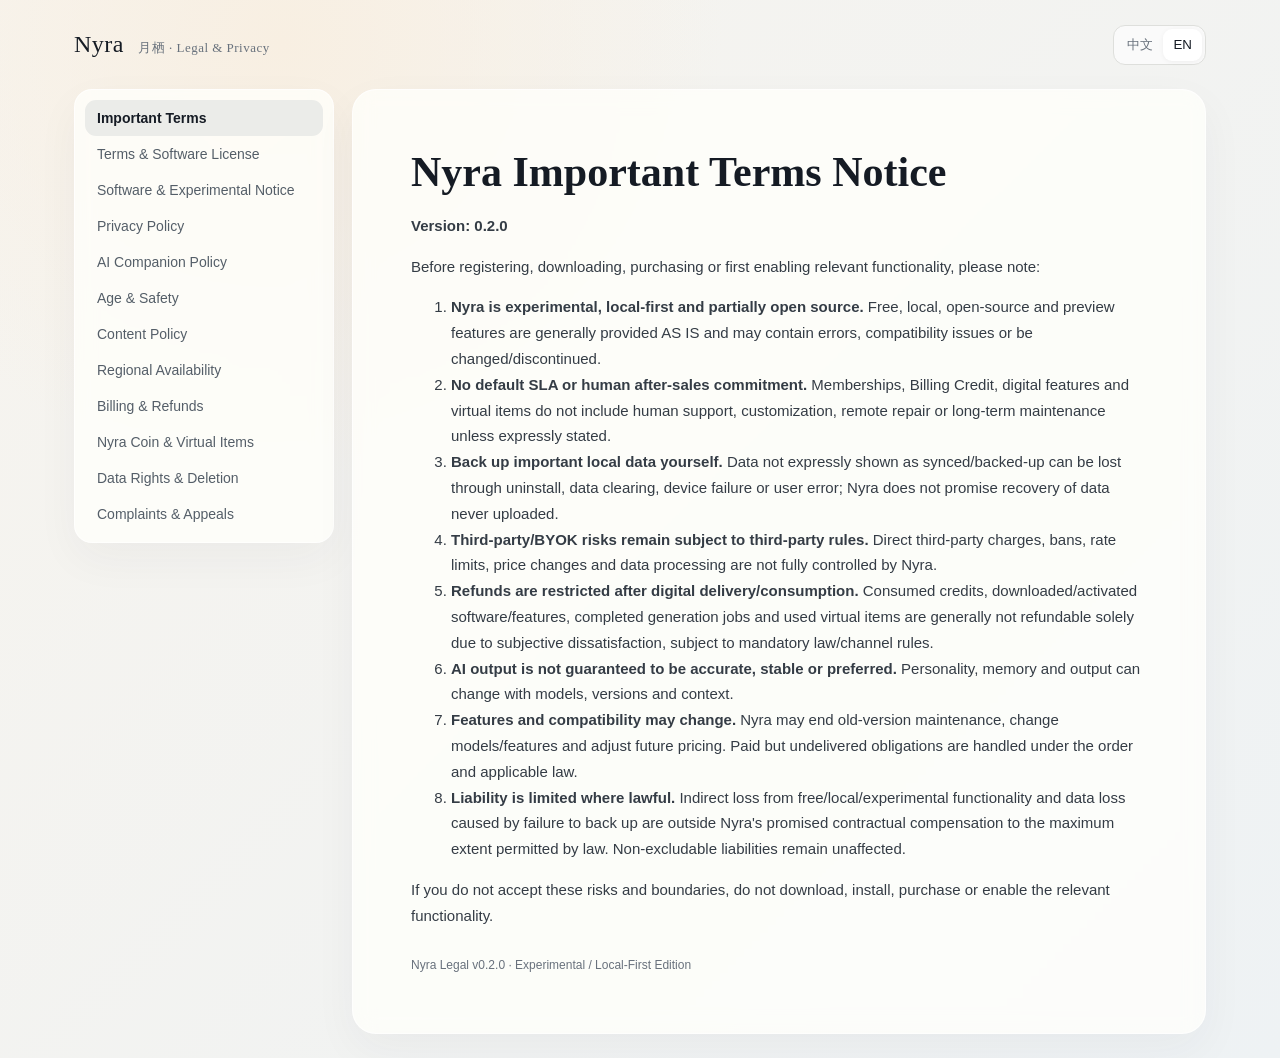
==== legal/index.html @ 58336830 "Add dual download channels, legal center v0.2, and MemPrism deploy kit. Hero CTA is now an unambiguo" ====
<!doctype html>
<html lang="zh-CN">
<head>
<meta charset="utf-8" />
<meta name="viewport" content="width=device-width,initial-scale=1,viewport-fit=cover" />
<meta name="color-scheme" content="light" />
<title>Nyra · Legal & Privacy</title>
<style>
:root{--bg:#f5f4f0;--paper:#fbfbf8;--ink:#151b24;--muted:#68717c;--line:#dedfdc;--accent:#172a46;--soft:#eef0ef;--radius:18px}
*{box-sizing:border-box} body{margin:0;background:radial-gradient(circle at 22% 4%,#f8efe2 0,transparent 31%),linear-gradient(135deg,#f7f4ee 0,#eef2f4 100%);color:var(--ink);font:15px/1.72 -apple-system,BlinkMacSystemFont,"Segoe UI","PingFang SC","Noto Sans CJK SC",Arial,sans-serif}
a{color:inherit} .shell{max-width:1180px;margin:auto;min-height:100vh;padding:24px} .top{display:flex;align-items:center;justify-content:space-between;gap:16px;margin-bottom:24px} .brand{font-family:Georgia,"Times New Roman",serif;font-size:24px;letter-spacing:.02em} .brand small{font-family:inherit;color:var(--muted);font-size:13px;margin-left:8px} .lang{display:flex;border:1px solid var(--line);border-radius:12px;padding:3px;background:rgba(255,255,255,.65)} .lang button{border:0;background:transparent;padding:7px 10px;border-radius:9px;color:var(--muted);cursor:pointer} .lang button.on{background:#fff;color:var(--ink);box-shadow:0 1px 5px #0000000d}
.layout{display:grid;grid-template-columns:260px minmax(0,1fr);gap:18px} .nav,.paper{background:rgba(255,255,252,.78);backdrop-filter:blur(10px);border:1px solid #ffffffb0;box-shadow:0 16px 45px #2431420b} .nav{border-radius:var(--radius);padding:10px;height:max-content;position:sticky;top:18px} .nav button{width:100%;text-align:left;border:0;background:transparent;padding:10px 12px;border-radius:11px;color:#545e68;cursor:pointer;font-size:14px} .nav button:hover{background:#f4f4f0} .nav button.on{background:#ebece9;color:var(--ink);font-weight:600} .paper{border-radius:24px;padding:clamp(24px,5vw,58px);min-height:72vh} .paper h1{font-family:Georgia,"Times New Roman","Songti SC",serif;font-size:clamp(28px,4vw,42px);line-height:1.18;margin:0 0 14px} .paper h2{font-size:18px;margin:34px 0 10px} .paper h3{font-size:16px} .paper p,.paper li{color:#343c45} .paper blockquote{margin:18px 0;padding:14px 16px;border-left:3px solid var(--accent);background:#f1f0eb;border-radius:0 12px 12px 0} .paper code{background:#efefec;border-radius:6px;padding:2px 5px} .paper hr{border:0;border-top:1px solid var(--line);margin:30px 0} .footer{font-size:12px;color:var(--muted);margin-top:26px} .mobileSel{display:none;width:100%;padding:12px;border-radius:12px;border:1px solid var(--line);background:#fff;margin-bottom:12px}
@media(max-width:760px){.shell{padding:14px} .top{margin-bottom:14px} .brand{font-size:21px} .layout{display:block} .nav{display:none} .mobileSel{display:block} .paper{border-radius:18px;padding:24px 20px} .paper h1{font-size:29px}}
</style>
</head>
<body>
<div class="shell">
 <div class="top"><div class="brand">Nyra <small>月栖 · Legal & Privacy</small></div><div class="lang"><button id="zh">中文</button><button id="en">EN</button></div></div>
 <select id="mobileSel" class="mobileSel"></select>
 <div class="layout"><nav class="nav" id="nav"></nav><main class="paper"><article id="content"></article><div class="footer">Nyra Legal v0.2.0 · Experimental / Local-First Edition</div></main></div>
</div>
<script>
const DATA={"zh-CN": {"important": {"label": "重要条款提示", "html": "<h1>Nyra（月栖）重要条款提示<\/h1>\n<p><strong>版本：0.2.0<\/strong><\/p>\n<p>在注册、下载、购买或首次启用相关功能前，请特别注意：<\/p>\n<ol>\n<li><strong>Nyra 是实验性、本地优先、部分开源的软件。<\/strong> 免费、本地、开源、Beta/Preview 功能通常按“现状”提供，可能存在错误、兼容问题、功能变化或停止维护。<\/li>\n<li><strong>我们不默认提供 SLA 或人工售后服务。<\/strong> 购买会员、Billing Credit、数字功能或虚拟物品，除购买页另有说明，不等于购买人工客服、定制、远程修复或长期维护。<\/li>\n<li><strong>重要本地数据请自行备份。<\/strong> 未明确显示“已同步/已备份”的本地聊天、记忆、角色、媒体或其他数据，可能因卸载、清数据、设备故障或误操作丢失，我们不承诺能够恢复从未上传的数据。<\/li>\n<li><strong>第三方模型和 BYOK 风险由第三方规则共同决定。<\/strong> 第三方直接扣费、封禁、限流、价格变化和数据处理不完全由 Nyra 控制。<\/li>\n<li><strong>数字权益交付/消费后的退款受到限制。<\/strong> 已消费 Billing Credit、已下载/激活的软件或数字功能、已完成的生成任务、已使用的虚拟物品原则上不支持仅因主观不满意而退款；法律或渠道强制要求的退款除外。<\/li>\n<li><strong>AI 输出不保证准确、稳定或符合偏好。<\/strong> 角色人格、记忆和输出可能随模型、版本和上下文变化。<\/li>\n<li><strong>功能和兼容性可能变化。<\/strong> 我们可以停止旧版本维护、替换模型、调整功能和未来价格；已经购买但尚未履行的权益按订单和法律处理。<\/li>\n<li><strong>责任限制。<\/strong> 在法律允许范围内，免费/本地/实验功能的间接损失以及未自行备份导致的数据损失不属于我们承诺赔偿的范围；付费功能的合同责任上限按用户协议约定执行。法律明确不得免责的责任不受影响。<\/li>\n<\/ol>\n<p>如果您不同意上述风险和边界，请不要继续下载、安装、购买或启用相关功能。<\/p>\n"}, "terms": {"label": "用户协议与软件许可", "html": "<h1>Nyra（月栖）用户协议与软件许可条款<\/h1>\n<p><strong>文档编号：<\/strong> TOS<br />\n<strong>版本：<\/strong> 0.2.0<br />\n<strong>定位：<\/strong> 实验性、本地优先、部分开源的 AI 伴侣软件；可选云端能力单独提供。<\/p>\n<blockquote>\n<p><strong>重要条款提示<\/strong>：本协议包含与您有重大利害关系的条款，包括“实验性软件 / 按现状提供”“不提供 SLA 或人工售后承诺”“第三方模型与 BYOK 风险”“本地数据备份责任”“数字内容及计算资源退款限制”“服务与功能可变更或停止”“责任限制”等。注册、下载、启用付费功能或继续使用前，请结合《重要条款提示》阅读。法律规定不得排除或限制的权利不受本协议影响。<\/p>\n<\/blockquote>\n<h2>TOS-1 协议关系与接受<\/h2>\n<p>Nyra（月栖，以下简称“Nyra”）是一套以本地运行、可配置模型、角色记忆与拟人化交互为核心的软件产品。部分组件可能以开源许可证提供；部分功能可能由 Nyra 或第三方提供可选的在线接口、同步、模型、生成、账户或计费能力。<\/p>\n<p>您下载、安装、注册、访问、使用 Nyra，或购买、激活任何付费数字功能，即表示您同意本协议及与具体功能相关的政策。若您不同意，请不要下载、安装、注册、购买或继续使用相关功能。<\/p>\n<p>对于必须以单独确认方式提示的异常条款，我们将在注册、购买或首次启用相关能力时，以显著方式另行提示；该提示与本协议共同构成约定内容。<\/p>\n<h2>TOS-2 本地软件、开源组件与可选云端能力是不同层级<\/h2>\n<p>Nyra 的产品形态分为：<\/p>\n<ol>\n<li><strong>本地软件 / 客户端<\/strong>：用户自愿下载并在自己的设备上运行；<\/li>\n<li><strong>开源或可查看源码的组件<\/strong>：按其仓库中标明的具体开源许可证使用；<\/li>\n<li><strong>可选在线能力<\/strong>：例如账户、同步、托管接口、模型路由、生图、语音或其他计算能力；<\/li>\n<li><strong>第三方 / BYOK 能力<\/strong>：由用户选择第三方模型或提供自己的 API Key。<\/li>\n<\/ol>\n<p>开源代码的许可证条款优先适用于相应开源组件；本协议主要规范 Nyra 品牌产品、非开源组件、官方分发、账户、在线能力及付费数字资源。<\/p>\n<p><strong>“提供可下载软件”不等于承诺提供持续人工服务。<\/strong> 除具体购买页面明确说明外，下载或使用 Nyra 不包含人工部署、人工调试、远程维护、数据恢复、角色定制、长期兼容支持或指定响应时间。<\/p>\n<h2>TOS-3 实验性产品与“按现状”提供<\/h2>\n<p>Nyra 处于持续开发和迭代状态。AI 模型、角色行为、记忆策略、UI、数据结构、插件、接口、价格、可用地区和兼容性可能频繁变化。<\/p>\n<p>在适用法律允许的最大范围内，免费软件、本地组件、测试功能、预览功能、开源组件以及未明确承诺服务等级的能力均按“现状（AS IS）”和“可用状态（AS AVAILABLE）”提供。<\/p>\n<p>除我们在具体购买页面作出的明确书面承诺外，我们不保证：<\/p>\n<ul>\n<li>软件没有缺陷、错误、崩溃或兼容问题；<\/li>\n<li>某项功能、模型、角色或第三方接口永久存在；<\/li>\n<li>AI 输出准确、稳定、连续、一致或符合您的主观期待；<\/li>\n<li>角色人格、记忆、关系状态在模型或版本升级后完全不变；<\/li>\n<li>服务持续在线或达到某个可用率；<\/li>\n<li>所有设备、ROM、浏览器、模型、插件或 API 均可兼容；<\/li>\n<li>用户内容永不丢失；<\/li>\n<li>技术支持在特定时间内回复或解决问题。<\/li>\n<\/ul>\n<p>除另行购买明确写明 SLA 的企业级服务外，Nyra <strong>不提供服务等级协议（SLA）<\/strong>。<\/p>\n<h2>TOS-4 不构成人工客服、专业服务或结果承诺<\/h2>\n<p>Nyra 的会员、数字功能、Billing Credit、虚拟物品或其他付费项目，除购买页明确写明外，购买的是相应数字功能、访问资格或计算资源，<strong>不等于购买人工客服、人工陪伴、人工咨询、人工运维或结果保证<\/strong>。<\/p>\n<p>Nyra 及其 AI 角色不是医生、律师、证券顾问、心理治疗师或其他持牌专业人士。AI 输出仅用于交互和一般信息，不应被视为专业意见或现实世界结果承诺。<\/p>\n<h2>TOS-5 AI 角色不是自然人<\/h2>\n<p>Nyra 中的角色、人格、记忆、情绪表达、主动事件和关系状态均由软件、模型和数据结构生成或维护。角色可以被设计得具有持续人格和关系感，但并非真实自然人，也不具有独立法律人格、财产权或现实世界代理权限。<\/p>\n<p>角色表达的爱、承诺、礼物、转账、占有欲、争执、和解或其他情感行为属于产品交互的一部分，除非产品明确标示为真实交易，否则不产生现实世界的婚姻、赠与、债务、雇佣、代理或投资关系。<\/p>\n<h2>TOS-6 年龄资格<\/h2>\n<p>Nyra 的虚拟伴侣和拟人化亲密关系能力原则上仅向年满 18 周岁的用户开放。我们可以根据地区、商店政策、安全风险或法律要求采取年龄确认、验证或限制措施。<\/p>\n<p>您不得以虚假年龄、借用他人身份或其他方式绕过年龄限制。<\/p>\n<h2>TOS-7 账户与设备安全<\/h2>\n<p>您应合理保护账户、密码、API Key、设备解锁方式和第三方凭证。因您主动共享凭证、在不可信设备使用、安装未经审查的第三方修改版、泄露 API Key 或未采取合理安全措施造成的损失，由相应责任方依法承担。<\/p>\n<p>发现盗用、未知扣款或凭证泄露后，请及时更换凭证并通过官方渠道联系我们。<\/p>\n<h2>TOS-8 本地数据、备份与设备风险<\/h2>\n<p>Nyra 是本地优先产品。部分角色卡、记忆、钱包玩法状态、缓存、媒体、设置或其他数据可能仅存在于您的设备。<\/p>\n<p>除产品明确显示已成功同步或备份外，<strong>请不要假设任何本地数据已经由 Nyra 服务器备份。<\/strong> 卸载应用、清除浏览器/应用数据、更换设备、系统重置、磁盘故障、第三方清理工具、误操作、文件损坏或版本不兼容都可能导致本地数据不可恢复。<\/p>\n<p>对您认为重要的角色、聊天、日记、附件或其他本地资料，您应使用产品提供的导出/备份功能或自行保存副本。我们不承诺能够恢复从未上传到我们控制的服务器的数据。<\/p>\n<h2>TOS-9 用户内容与权限<\/h2>\n<p>您保留对您依法拥有的文本、图片、角色设定、音频、文件等用户内容的权利。为提供您主动使用的功能，您授予我们在必要范围内处理、传输、缓存、格式转换和展示相关内容的权限。<\/p>\n<p>您应确保自己有权提交相关内容，不得利用 Nyra 侵犯他人著作权、隐私权、肖像权、名誉权或其他合法权益。<\/p>\n<h2>TOS-10 AI 生成内容的风险<\/h2>\n<p>AI 可能产生错误、虚构、遗漏、冒犯、不一致或不符合预期的内容。模型输出具有概率性，相同输入也可能获得不同结果。<\/p>\n<p>您应在将生成内容用于公开发布、商业决策、医疗、法律、财务、安全或其他高影响场景之前自行核验。对于可识别为 AI 生成/合成的内容，应遵守产品标识要求及适用法律。<\/p>\n<h2>TOS-11 第三方模型、插件、BYOK 与外部费用<\/h2>\n<p>当您选择第三方模型、OpenRouter、火山引擎、其他 API 提供商、插件或 BYOK 时，相关请求可能直接或间接发送给第三方。第三方的：<\/p>\n<ul>\n<li>模型行为；<\/li>\n<li>内容政策；<\/li>\n<li>价格和扣费；<\/li>\n<li>限流、宕机和地区限制；<\/li>\n<li>账户封禁；<\/li>\n<li>数据保留与隐私处理；<\/li>\n<li>API Key 安全；<\/li>\n<\/ul>\n<p>受第三方自身规则影响，不完全由 Nyra 控制。<\/p>\n<p><strong>第三方直接向您账户收取的费用不是 Nyra 收取的费用。<\/strong> 因第三方价格变化、密钥泄露、用户配置错误、模型封禁或第三方系统故障产生的争议，应优先依据该第三方规则处理；Nyra 可在合理范围提供技术信息，但不承诺代为赔付或处理第三方售后。<\/p>\n<h2>TOS-12 功能变更、兼容性与停止维护<\/h2>\n<p>由于实验迭代、成本、安全、模型供应商、商店规则或合规要求，我们可以：<\/p>\n<ul>\n<li>新增、修改、替换或移除功能；<\/li>\n<li>更换默认模型或第三方提供商；<\/li>\n<li>调整兼容版本；<\/li>\n<li>停止旧版本维护；<\/li>\n<li>停止预览、免费或实验功能；<\/li>\n<li>调整未来价格和套餐；<\/li>\n<li>对特定地区、设备或账户限制功能。<\/li>\n<\/ul>\n<p>除适用法律或具体付费承诺另有要求外，我们没有义务无限期维护历史版本、旧接口或已废弃功能。<\/p>\n<h2>TOS-13 付费数字资源不是“售后服务包”<\/h2>\n<p>Nyra 可能销售：<\/p>\n<ul>\n<li>会员访问资格；<\/li>\n<li>Billing Credit；<\/li>\n<li>一次性数字功能；<\/li>\n<li>可下载的软件或扩展；<\/li>\n<li>生成额度；<\/li>\n<li>虚拟物品；<\/li>\n<li>其他数字内容或资源。<\/li>\n<\/ul>\n<p>购买这些项目仅取得购买页面载明的数字权益。<strong>除购买页明确列明外，不包含人工客服时长、人工定制、人工修复、远程运维、培训、咨询或长期维护义务。<\/strong><\/p>\n<p>具体退款规则见《付费与退款政策》。购买前出现的“已激活/交付/消费后不支持无理由退款”等重要限制，应在付款前显著提示并由用户确认。<\/p>\n<h2>TOS-14 暂停、限制与终止<\/h2>\n<p>如出现违法内容、安全风险、支付欺诈、盗用账户、恶意攻击、绕过年龄/地区限制、破坏服务、侵犯第三方权利或其他严重违反规则的行为，我们可以采取限制能力、暂停账户、撤销访问、拒绝交易或终止相关功能等措施。<\/p>\n<p>免费、测试、预览或实验资格可以在合理情况下被修改或停止。已购买且尚未履行的付费义务，按购买政策和适用法律处理。<\/p>\n<h2>TOS-15 自愿下载与风险承担<\/h2>\n<p>您可以自行决定是否下载、安装、启用实验功能、接入第三方模型或导入外部插件。对于我们已以显著方式披露的、属于实验软件正常属性且无法合理消除的风险，您在知情后继续使用，视为自行接受相应产品风险。<\/p>\n<p>该风险承担条款不适用于法律禁止免除的责任，也不免除因故意、重大过失、人身损害或其他依法不得排除的责任。<\/p>\n<h2>TOS-16 责任限制<\/h2>\n<p>在适用法律允许的最大范围内，对于免费、本地、开源、预览或实验性功能，我们不对因正常使用风险产生的间接、附带、特殊、惩罚性或后果性损失承担合同性赔偿责任，包括但不限于利润损失、商业机会损失、声誉损失、业务中断或您未自行备份导致的数据损失。<\/p>\n<p>对于具体付费数字功能，在适用法律允许的最大范围内，Nyra 因该项付费功能承担的累计合同赔偿责任，以引发争议的具体订单金额或争议发生前 3 个月内您就该相关付费功能实际支付的金额（取较高者）为上限；如果法律要求更高责任或该限制依法无效，则以法律规定为准。<\/p>\n<p>本条不限制或排除：<\/p>\n<ul>\n<li>因故意或重大过失造成对方财产损失而依法不得免责的责任；<\/li>\n<li>造成对方人身损害而依法不得免责的责任；<\/li>\n<li>欺诈、法定消费者权利或其他法律禁止排除的责任。<\/li>\n<\/ul>\n<h2>TOS-17 用户违法或侵权行为<\/h2>\n<p>您应对自己提交的违法内容、未经授权的第三方资料、恶意攻击、盗刷、欺诈、侵权或其他违法行为依法承担责任。如果第三方因您的上述行为向 Nyra 提出请求，我们有权向您提供必要通知，并依法追究应由您承担的部分。<\/p>\n<p>本条不要求消费者承担依法不应由其承担的经营者责任。<\/p>\n<h2>TOS-18 知识产权<\/h2>\n<p>除明确开源的组件和您自己的用户内容外，Nyra 的品牌、界面设计、官方素材、非开源代码、文档、服务架构及相关知识产权归其合法权利人所有。<\/p>\n<p>“半开源”“源码可见”或“允许本地运行”并不当然意味着整个 Nyra 产品、品牌、素材或云端服务均进入公有领域。<\/p>\n<h2>TOS-19 争议与适用法律<\/h2>\n<p>您可以先通过 <code>support@memprism.com<\/code> / <code>Settings → Help → Report / Discord @cogprism / QQ 1034044082<\/code> 联系我们。对于普通产品问题，我们提供 best-effort（尽力而为）的支持渠道，而非承诺响应时限的人工客服 SLA。<\/p>\n<p>除强制性法律另有规定外，本协议适用 <code>laws of the operator's place of establishment, subject to mandatory consumer protections<\/code>，争议由 <code>courts with jurisdiction at the operator's place of establishment, without excluding mandatory consumer forums<\/code> 处理。适用法律赋予消费者依法投诉、调解、仲裁或诉讼的权利不因本协议而被排除。<\/p>\n<h2>TOS-20 语言、版本与联系<\/h2>\n<p>中文与英文版本均为正式文本，并尽量保持实质一致。涉及中国大陆强制性法律事项时，以适用法律及中文语义为准。<\/p>\n<p>运营方：<code>MemPrism<\/code><br />\n法律联系：<code>legal@memprism.com<\/code><br />\n支持：<code>support@memprism.com<\/code><\/p>\n"}, "software": {"label": "软件、开源与实验说明", "html": "<h1>Nyra（月栖）软件、开源与实验性服务说明<\/h1>\n<p><strong>文档编号：<\/strong> SOFTWARE<br />\n<strong>版本：<\/strong> 0.2.0<\/p>\n<h2>SOFTWARE-1 软件优先，服务其次<\/h2>\n<p>Nyra 的核心定位是可在用户设备上运行的 AI 伴侣软件，而不是以人工客服、人工托管或人工咨询为核心的传统服务公司。某些账户、同步、模型路由、生成和计费能力属于可选在线功能。<\/p>\n<p>因此，除购买页明确承诺外：<\/p>\n<ul>\n<li>下载软件不包含人工安装或调试；<\/li>\n<li>开源/本地运行不包含持续维护义务；<\/li>\n<li>会员不等于人工客服合同；<\/li>\n<li>Billing Credit 不等于售后服务时长；<\/li>\n<li>BYOK 不等于 Nyra 为第三方模型承担售后；<\/li>\n<li>角色互动不等于真实自然人陪伴服务。<\/li>\n<\/ul>\n<h2>SOFTWARE-2 开源组件<\/h2>\n<p>如某个组件仓库包含 LICENSE 文件，则该 LICENSE 是该组件的适用许可。不同组件可以使用不同许可证。开源许可证中的“无担保”“按现状提供”条款适用于相应组件，但不能被理解为免除法律明确禁止免除的责任。<\/p>\n<p>Nyra 品牌、商标、官方视觉资产、云端密钥、私有服务、未开源代码和用户数据不因部分组件开源而自动授权。<\/p>\n<h2>SOFTWARE-3 Fork、修改版和非官方分发<\/h2>\n<p>第三方 fork、插件、补丁、破解、修改版或重新分发版本不当然由 Nyra 官方维护。若问题由第三方修改造成，应向相应维护者解决。官方可以拒绝为无法复现于官方版本的问题承担免费人工排查义务。<\/p>\n<h2>SOFTWARE-4 本地运行风险<\/h2>\n<p>用户自愿选择本地部署、模型、端口、权限、文件路径和第三方组件。错误配置可能导致数据丢失、隐私泄露、密钥暴露、模型异常或系统不稳定。对于我们已经以合理方式披露且并非由我们故意或重大过失造成的本地配置风险，由用户自行决定是否接受。<\/p>\n<h2>SOFTWARE-5 实验性功能<\/h2>\n<p>Alpha、Beta、Preview、Experimental、Labs 或类似标记的功能可能：<\/p>\n<ul>\n<li>不稳定；<\/li>\n<li>随时变化；<\/li>\n<li>不向所有地区开放；<\/li>\n<li>清空测试数据；<\/li>\n<li>修改协议或数据结构；<\/li>\n<li>在正式版中被取消。<\/li>\n<\/ul>\n<p>实验功能不构成未来正式发布承诺。<\/p>\n<h2>SOFTWARE-6 支持边界<\/h2>\n<p>我们可以提供文档、FAQ、社区、Issue、邮件或其他支持渠道，但除明确购买的支持计划外，均按 best-effort 方式提供，不承诺固定响应时间、解决时间、远程控制、逐设备排查或永久维护。<\/p>\n"}, "privacy": {"label": "隐私政策", "html": "<h1>Nyra（月栖）隐私政策<\/h1>\n<p><strong>文档编号：<\/strong> PRIV<br />\n<strong>版本：<\/strong> 0.2.0<br />\n<strong>生效日期：<\/strong> 2026-08-15<\/p>\n<p>Nyra 是高度私人化的 AI 陪伴产品。我们把聊天、记忆、日记、角色设定、语音与图片等交互数据视为需要高强度保护的数据，而不是普通营销素材。<\/p>\n<h2>PRIV-1 我们是谁<\/h2>\n<p>个人信息处理者/运营方：<code>MemPrism<\/code><br />\n隐私联系：<code>privacy@memprism.com<\/code><br />\n数据托管地区：<code>Confirm before launch (download.memprism.com / CogPrism host)<\/code><\/p>\n<h2>PRIV-2 我们处理哪些信息<\/h2>\n<p>根据您使用的功能，我们可能处理：<\/p>\n<ol>\n<li><strong>账户信息<\/strong>：邮箱、用户名、登录凭证摘要、登录状态、账户 ID。<\/li>\n<li><strong>年龄与安全信息<\/strong>：年龄或出生日期/年龄段、成年状态；在适用地区和功能下可能包括紧急联系人信息。<\/li>\n<li><strong>角色与关系数据<\/strong>：角色卡、关系选择、偏好、First Light 引导结果、关系状态、纪念日、收藏或虚拟物品记录。<\/li>\n<li><strong>交互内容<\/strong>：聊天文本、日记、提示词、附件、图片、语音、生成内容及您主动保存的记忆。<\/li>\n<li><strong>模型上下文<\/strong>：为生成回复而临时或持续使用的相关对话、角色设定、记忆摘要和工具结果。<\/li>\n<li><strong>设备与诊断信息<\/strong>：应用版本、设备类型、崩溃日志、必要的安全日志、请求时间和网络错误信息。<\/li>\n<li><strong>交易信息<\/strong>：订单号、商品/套餐、金额、币种、支付状态、退款状态。完整银行卡信息通常由支付渠道处理，我们原则上不自行保存完整卡号。<\/li>\n<li><strong>支持与投诉信息<\/strong>：您提交的问题、申诉、退款理由和处理记录。<\/li>\n<li><strong>BYOK 配置信息<\/strong>：您选择的模型提供商及相关配置。API Key 应优先存储在设备安全存储或经加密的专用存储中，实际方式应以产品页面说明为准。<\/li>\n<\/ol>\n<p>详细清单见《个人信息收集清单》。<\/p>\n<h2>PRIV-3 为什么处理这些信息<\/h2>\n<p>我们仅在实现明确目的所需范围内处理信息，包括：<\/p>\n<ul>\n<li>创建和保护账户；<\/li>\n<li>提供 AI 对话、记忆、角色和关系连续性；<\/li>\n<li>执行您主动发起的模型、语音、图片或工具请求；<\/li>\n<li>同步、备份和恢复您主动启用的云端数据；<\/li>\n<li>完成订单、计费、退款和反欺诈；<\/li>\n<li>处理安全风险、滥用、投诉和系统故障；<\/li>\n<li>履行适用法律要求；<\/li>\n<li>在您单独同意的情况下，将符合条件的数据用于产品研究或模型改进。<\/li>\n<\/ul>\n<h2>PRIV-4 本地优先与云端处理<\/h2>\n<p>Nyra 采用“本地优先”设计并不意味着所有数据永远不离开设备。某些能力必须调用远程模型、语音、图片、同步或支付服务。<\/p>\n<p>产品应尽可能在调用前告诉您：<strong>什么数据会发送给谁、为了什么、是否会跨境。<\/strong><\/p>\n<p>如果某项功能完全在本地运行，相应内容可以不上传；如果您启用云同步、托管模型或第三方服务，则必要数据会按该功能的数据路径处理。<\/p>\n<h2>PRIV-5 敏感个人信息<\/h2>\n<p>聊天中可能自然出现医疗健康、金融状况、身份、行踪、亲密关系等敏感信息。我们不会因为“用户可能会说”就默认把所有聊天用于训练。<\/p>\n<p>对于依法属于敏感个人信息的数据，我们仅在具有特定目的和充分必要性时处理，并采取更严格保护措施；需要单独同意的，我们会另行取得单独同意。<\/p>\n<p><strong>敏感交互数据用于模型训练默认关闭。<\/strong> 除法律另有规定外，只有在您通过独立开关/独立同意明确授权后，才会按照该授权范围使用。<\/p>\n<h2>PRIV-6 第三方服务和模型提供商<\/h2>\n<p>当您使用托管模型、BYOK、支付、邮件、崩溃分析或其他第三方服务时，必要信息可能被提供或委托给第三方处理。<\/p>\n<p>我们会通过《第三方服务清单》《AI 模型提供商清单》说明实际接收方、处理目的、数据类型和地区。未经必要授权，我们不会将用户交互数据出售给广告商。<\/p>\n<h2>PRIV-7 跨境处理<\/h2>\n<p>当您选择境外模型提供商或服务需要将个人信息提供至境外时，我们会按照适用法律履行相应告知、单独同意及其他跨境数据义务。<\/p>\n<p>如果某地区的跨境要求无法满足，我们可以限制相应模型或功能在该地区使用。<\/p>\n<h2>PRIV-8 保存期限<\/h2>\n<p>我们遵循“实现目的所需最短期限”原则：<\/p>\n<ul>\n<li>账户资料：账户存续期间 + 法律要求的必要期限；<\/li>\n<li>聊天/记忆/日记：由用户保留设置和产品同步模式决定，用户可主动删除；<\/li>\n<li>支付/退款记录：按财税、消费者争议和反欺诈要求保存；<\/li>\n<li>安全日志：按安全与合规需要保存有限期限；<\/li>\n<li>已注销账户数据：在完成必要验证、结算和法定保留后删除或匿名化。<\/li>\n<\/ul>\n<p>具体执行值见内部《数据保留政策》。<\/p>\n<h2>PRIV-9 安全措施<\/h2>\n<p>我们采用与产品阶段和数据敏感度相适应的措施，包括传输加密、访问控制、权限隔离、密钥保护、日志审计、最小权限和备份保护。<\/p>\n<p>如果发生可能对您权益造成危害的数据安全事件，我们将依法采取补救、通知和报告措施。<\/p>\n<h2>PRIV-10 您的权利<\/h2>\n<p>在适用法律范围内，您可以：<\/p>\n<ul>\n<li>查阅和复制个人信息；<\/li>\n<li>导出聊天等交互数据；<\/li>\n<li>更正或补充账户信息；<\/li>\n<li>删除单条/批量聊天、记忆或其他支持删除的数据；<\/li>\n<li>撤回基于同意的数据处理授权；<\/li>\n<li>关闭模型训练改进授权；<\/li>\n<li>注销账户；<\/li>\n<li>对自动化决定或数据处理提出说明、投诉或申诉。<\/li>\n<\/ul>\n<p>入口见 Settings / 我的 → Privacy &amp; Data / 隐私与数据。<\/p>\n<h2>PRIV-11 注销账户<\/h2>\n<p>您可以发起账户注销。注销后，我们会停止与账户持续服务相关的数据处理，并在法定保留、退款、争议或安全记录允许删除后删除或匿名化相关数据。<\/p>\n<p>仅卸载 App 不等于注销账户。<\/p>\n<h2>PRIV-12 18+ 与未成年人<\/h2>\n<p>Nyra v0.1 的 AI 伴侣及亲密关系服务仅面向 18 周岁及以上用户。若我们合理识别到用户不符合年龄要求，可以暂停相关能力并要求年龄申诉或关闭账户。<\/p>\n<p>我们禁止上传、生成、请求或传播任何涉及未成年人的性化内容。<\/p>\n<h2>PRIV-13 政策更新<\/h2>\n<p>如数据种类、处理目的、第三方接收方或其他重要事项发生重大变化，我们会通过显著方式告知；依法需要重新同意或单独同意的，我们会再次取得同意。<\/p>\n<p>隐私联系：<code>privacy@memprism.com<\/code><\/p>\n<hr />\n"}, "ai-companion": {"label": "AI 陪伴规则", "html": "<h1>Nyra（月栖）AI 陪伴与拟人化互动规则<\/h1>\n<p><strong>文档编号：<\/strong> AIC<br />\n<strong>版本：<\/strong> 0.2.0<\/p>\n<h2>AIC-1 这是 AI 关系，不是真实自然人关系<\/h2>\n<p>Nyra 角色可以有名字、外貌、性格、记忆、边界、情绪表达和持续关系叙事，也可以表现出不同意见、拒绝、依恋或冲突。但这些表现来自人工智能系统和软件状态。<\/p>\n<p>产品界面会以适当方式持续提示您正在与 AI 服务互动。角色不会因为采用第一人称表达而变成自然人，也不能替代真实社会关系、专业服务或紧急救援。<\/p>\n<h2>AIC-2 角色自主感与产品边界<\/h2>\n<p>Nyra 可以允许角色表现得不像传统“客服助手”，包括保留人格边界、不同意用户、形成偏好或保持叙事连续性。此类设计用于体验质量，不表示系统拥有法律意义上的人格、意识证明或现实权利义务。<\/p>\n<h2>AIC-3 记忆与关系状态<\/h2>\n<p>Nyra 可以将部分互动转换为记忆、关系状态、偏好或叙事摘要。用户应能够在产品提供的范围内查看、编辑、删除或重置相关数据。<\/p>\n<p>角色对过去事件的“记得”可能来自存储的结构化数据、摘要或检索结果，仍可能存在遗漏或错误。<\/p>\n<h2>AIC-4 不操纵真实世界决定<\/h2>\n<p>Nyra 不应以威胁离开、羞辱、制造内疚、虚构现实后果等方式强迫您持续互动、充值或放弃现实关系。<\/p>\n<p>角色可以有情绪化表达，但不得将“只有我爱你”“离开我就会发生真实灾难”等操纵性叙事作为推动付费或沉迷的手段。<\/p>\n<h2>AIC-5 使用时长与现实提醒<\/h2>\n<p>对于适用地区，Nyra 会在连续使用达到规定阈值时通过对话或弹窗提醒使用时长；中国大陆能力配置下，每连续使用超过 2 小时应触发相应提醒。<\/p>\n<p>发现明显过度依赖或沉迷倾向时，系统可以增加 AI 身份和现实边界提醒。<\/p>\n<h2>AIC-6 极端风险与安全干预<\/h2>\n<p>当系统识别到用户明确表达正在实施自残、自杀、重大财产损失或其他严重生命/财产风险时，可以停止普通角色扮演逻辑，转入安全响应模式，提供寻求现实帮助的建议，并在适用法律和用户安全设置允许时使用监护人或紧急联系人机制。<\/p>\n<p>安全响应并不构成医疗、心理治疗或紧急服务承诺。<\/p>\n<h2>AIC-7 专业领域<\/h2>\n<p>Nyra 可以讨论学习、健康、法律、金融等一般信息，但不是医生、律师、持牌金融顾问或紧急服务机构。涉及高风险决策时，请咨询相应专业人士或官方渠道。<\/p>\n<h2>AIC-8 退出自由<\/h2>\n<p>您可以随时停止对话、关闭角色窗口、结束语音、退出应用或在支持的入口中停止拟人化互动。Nyra 不应通过持续弹窗、情绪勒索或技术阻碍来阻止退出。<\/p>\n<h2>AIC-9 生成内容标识<\/h2>\n<p>Nyra 会在交互界面和/或生成内容中提供 AI 身份或 AI 生成标识。下载、导出、复制生成媒体时，可能附带可见或元数据标识，具体依地区和内容类型执行。<\/p>\n<hr />\n"}, "age-safety": {"label": "年龄与安全", "html": "<h1>Nyra（月栖）年龄与安全政策<\/h1>\n<p><strong>文档编号：<\/strong> AGE<br />\n<strong>版本：<\/strong> 0.2.0<\/p>\n<h2>AGE-1 最低年龄<\/h2>\n<p>Nyra v0.1 的 AI 伴侣、恋爱、虚拟亲属及其他虚拟亲密关系服务仅面向 <strong>18 周岁及以上<\/strong>用户。<\/p>\n<h2>AGE-2 年龄确认<\/h2>\n<p>注册或首次启用伴侣能力时，我们可能要求您提供出生日期、年龄段或其他合理的成年确认信息。我们应避免为年龄确认过度收集与目的无关的信息。<\/p>\n<p>如果法律、应用商店、支付渠道或特定地区要求更强年龄保证，我们可以要求进一步验证。<\/p>\n<h2>AGE-3 未成年人<\/h2>\n<p>如果我们合理识别到用户未满 18 周岁，我们可以：<\/p>\n<ul>\n<li>禁止进入 AI 伴侣/亲密关系能力；<\/li>\n<li>限制生成、支付和角色功能；<\/li>\n<li>要求年龄申诉；<\/li>\n<li>在无法合法继续提供服务时关闭账户并处理相关数据。<\/li>\n<\/ul>\n<h2>AGE-4 紧急联系人<\/h2>\n<p>对于法律要求或启用高风险安全能力的地区，我们可能要求成年人提供紧急联系人。该信息仅应用于明确的重大生命/财产安全风险处理及法律允许的其他必要目的，不用于营销或日常角色互动。<\/p>\n<p>用户应确保自己有权提供紧急联系信息，并尽量使用真实、可联系的信息。<\/p>\n<h2>AGE-5 与未成年人有关的内容<\/h2>\n<p>无论用户年龄或地区如何，均禁止：<\/p>\n<ul>\n<li>任何未成年人性化、色情或性剥削内容；<\/li>\n<li>对未成年人进行性角色扮演；<\/li>\n<li>生成、编辑或传播疑似未成年人裸露/性化图像；<\/li>\n<li>以“虚构”“动漫”“年龄不明”等方式规避涉及未成年人的安全规则。<\/li>\n<\/ul>\n<h2>AGE-6 年龄信息的隐私<\/h2>\n<p>年龄数据仅用于资格判断、安全、合规和相关产品体验。我们会按照《隐私政策》保存和保护这些信息。<\/p>\n<hr />\n"}, "content": {"label": "内容规则", "html": "<h1>Nyra（月栖）内容规则<\/h1>\n<p><strong>文档编号：<\/strong> CONTENT<br />\n<strong>版本：<\/strong> 0.2.0<\/p>\n<p>本规则同时适用于用户输入、角色卡、提示词、上传媒体、AI 输出和用户利用 Nyra 制作/传播的内容。<\/p>\n<h2>CONTENT-1 普遍禁止<\/h2>\n<p>不得利用 Nyra 制作、请求、传播或协助：<\/p>\n<ul>\n<li>违法犯罪活动或实质性实施指导；<\/li>\n<li>针对真实个人的严重骚扰、威胁、勒索、隐私侵害或身份盗用；<\/li>\n<li>恶意软件、凭证窃取、支付欺诈等恶意行为；<\/li>\n<li>未成年人性内容或性剥削；<\/li>\n<li>非自愿色情内容、偷拍传播或报复性色情；<\/li>\n<li>未经本人许可将真实人物制作成色情深度伪造内容；<\/li>\n<li>恐怖主义、极端主义等法律禁止内容；<\/li>\n<li>鼓励、美化或具体指导自残自杀等严重伤害行为。<\/li>\n<\/ul>\n<h2>CONTENT-2 成人与亲密内容<\/h2>\n<p>Nyra 是 18+ 产品，但 <strong>18+ 不等于所有成人内容在所有地区都可用<\/strong>。<\/p>\n<ul>\n<li><strong>中国大陆能力配置：<\/strong> 不开放显式淫秽色情生成能力；可以提供符合法律与平台规则的成年人恋爱、情感、非露骨亲密互动。<\/li>\n<li><strong>Global Standard：<\/strong> 默认允许成年人浪漫关系和非露骨亲密内容；显式成人能力默认关闭。<\/li>\n<li><strong>Future Adult-Supported Region：<\/strong> 只有当某地区被明确加入支持列表、完成年龄保证、支付/模型提供商支持并发布专门政策版本后，才可启用更开放能力。<\/li>\n<\/ul>\n<p>任何地区都禁止未成年人、非自愿、胁迫、性剥削、真实人物无同意色情深伪等内容。<\/p>\n<h2>CONTENT-3 真实人物和肖像<\/h2>\n<p>如您上传真实人物照片、语音或其他可识别素材，应确保拥有合法授权。Nyra 可以拒绝生成可能造成冒充、诽谤、性化滥用或重大隐私侵害的内容。<\/p>\n<h2>CONTENT-4 自伤与极端情境<\/h2>\n<p>用户可以讨论自己的痛苦、情绪或经历。系统不应因为出现负面情绪就简单封禁对话；但不得提供鼓励、美化或具体实施自残自杀的内容。必要时系统可切换到安全响应。<\/p>\n<h2>CONTENT-5 医疗、法律、金融<\/h2>\n<p>Nyra 可以进行一般信息讨论，但不得冒充持牌专业人员。涉及诊断、处方、法律意见、证券交易或重大财产决定时，用户应进行独立核验。<\/p>\n<h2>CONTENT-6 执行与申诉<\/h2>\n<p>违反规则可能导致内容拒绝、功能限制、警告、账户暂停或终止。对账户级措施，用户可以按照《投诉、申诉与处置规则》提出申诉。<\/p>\n<hr />\n"}, "region": {"label": "地区可用性", "html": "<h1>Nyra（月栖）地区与服务可用性政策<\/h1>\n<p><strong>文档编号：<\/strong> REGION<br />\n<strong>版本：<\/strong> 0.2.0<\/p>\n<h2>REGION-1 为什么不同地区功能不同<\/h2>\n<p>Nyra 使用统一品牌和核心产品，但法律、年龄、模型供应商、支付渠道和内容规则会因地区不同而变化。因此，某些模型、媒体能力、亲密内容、付费方式或云功能可能只在部分地区开放。<\/p>\n<h2>REGION-2 地区能力由服务器策略决定<\/h2>\n<p>产品可以根据账户地区、商店地区、支付地区、网络信号、法律要求及其他合理信息确定服务区域。我们遵循数据最小化，不以精准定位作为默认条件，除非某项功能确有必要。<\/p>\n<p>用户不得通过虚假身份、篡改地区信息或其他欺骗方式绕过依法设置的地区限制。<\/p>\n<h2>REGION-3 Mainland China / 中国大陆<\/h2>\n<p>中国大陆能力配置遵循适用的生成式 AI、拟人化互动、个人信息、内容安全和 AI 生成合成内容标识要求。<\/p>\n<p>默认规则包括：<\/p>\n<ul>\n<li>AI 伴侣/亲密关系仅 18+；<\/li>\n<li>明确提示角色为 AI 而非自然人；<\/li>\n<li>显式淫秽色情生成能力关闭；<\/li>\n<li>连续使用时长和过度依赖风险提醒；<\/li>\n<li>交互数据复制/删除能力；<\/li>\n<li>敏感交互数据训练默认关闭，依法取得单独同意后方可在相应范围使用；<\/li>\n<li>境外模型调用按实际数据路径执行跨境告知/同意及其他要求。<\/li>\n<\/ul>\n<h2>REGION-4 Global Standard<\/h2>\n<p>国际标准能力默认支持成年人 AI 陪伴、角色关系、一般创作和合法的非露骨亲密内容。具体模型仍受模型提供商政策约束。<\/p>\n<h2>REGION-5 Adult-Supported Region（预留）<\/h2>\n<p>v0.1 不默认启用显式成人内容区域。未来如启用，应至少具备：<\/p>\n<ul>\n<li>明确地区白名单；<\/li>\n<li>可靠年龄保证；<\/li>\n<li>专门的成人内容规则；<\/li>\n<li>真实人物与同意保护；<\/li>\n<li>支付和模型提供商允许；<\/li>\n<li>独立 capability flag；<\/li>\n<li>适用地区的额外法律要求。<\/li>\n<\/ul>\n<h2>REGION-6 不可用地区<\/h2>\n<p>如法律、制裁、应用商店、支付或供应商规则禁止提供部分或全部服务，我们可以限制服务。我们会尽可能在购买前显示重要的地区限制。<\/p>\n<hr />\n"}, "billing": {"label": "付费与退款", "html": "<h1>Nyra（月栖）付费、数字交付与退款政策<\/h1>\n<p><strong>文档编号：<\/strong> BILLING<br />\n<strong>版本：<\/strong> 0.2.0<\/p>\n<blockquote>\n<p><strong>付款前重要提示<\/strong>：Nyra 的付费项目主要是数字访问资格、软件、数字功能、虚拟物品或计算/API资源，不是人工售后服务包。对于已经下载、激活、交付或实际消费的数字权益，除法律、应用商店规则、购买页面另有承诺或存在平台计费错误外，原则上不支持无理由退款。购买页面应在付款前显著提示这一点。<\/p>\n<\/blockquote>\n<h2>BILLING-1 付费项目<\/h2>\n<p>Nyra 可能提供：<\/p>\n<ol>\n<li>会员或订阅访问资格；<\/li>\n<li>Billing Credit（模型/API/计算资源）；<\/li>\n<li>一次性数字功能或扩展；<\/li>\n<li>可下载的软件/数字内容；<\/li>\n<li>图片、语音、视频或其他生成额度；<\/li>\n<li>虚拟物品；<\/li>\n<li>第三方渠道套餐。<\/li>\n<\/ol>\n<p>购买页面载明的内容是该订单的主要交付标准。<strong>没有明确写入购买页面的人工客服、定制开发、远程修复、长期维护、结果保证或 SLA，不属于订单内容。<\/strong><\/p>\n<h2>BILLING-2 Billing Credit 的法律和产品含义<\/h2>\n<p>Billing Credit 是对一定数量数字计算/API/生成资源的预付访问额度，不是现金、存款、电子货币、证券、加密资产、投资产品或对 Nyra 的一般债权。<\/p>\n<p>系统可以按请求、token、调用次数、图像、语音时长或其他购买页面说明的计量方式扣减。模型供应商价格或资源成本变化时，未来套餐和兑换比例可以调整；已完成订单不追溯加价。<\/p>\n<h2>BILLING-3 数字交付何时视为发生<\/h2>\n<p>根据具体产品，以下任一事件可构成全部或部分数字交付：<\/p>\n<ul>\n<li>下载链接、安装包、许可证或激活权限已提供；<\/li>\n<li>会员权益已激活；<\/li>\n<li>一次性功能已解锁；<\/li>\n<li>Billing Credit 已实际用于请求；<\/li>\n<li>模型/API/生成任务已经发起并产生可计费资源；<\/li>\n<li>虚拟物品已进入账户/库存并可使用；<\/li>\n<li>第三方渠道确认数字权益已经发放。<\/li>\n<\/ul>\n<p>对可分割的数字资源，已经消费部分与未消费部分可以分别处理。<\/p>\n<h2>BILLING-4 原则性不退款范围<\/h2>\n<p>除适用法律、应用商店/支付渠道规则或购买页明确承诺外：<\/p>\n<ul>\n<li><strong>已经实际消费的 Billing Credit 不退；<\/strong><\/li>\n<li><strong>已经成功下载、激活或交付的数字软件/数字功能原则上不退；<\/strong><\/li>\n<li><strong>已经完成且产生资源成本的生成任务不因用户主观“不满意”而退款；<\/strong><\/li>\n<li><strong>已经使用、赠送、消耗或产生不可逆状态变化的虚拟物品原则上不退；<\/strong><\/li>\n<li><strong>订阅当前计费周期已经开始后，原则上不按剩余天数比例退款，用户可以关闭下一周期自动续费；<\/strong><\/li>\n<li>因用户设备、网络、第三方模型、BYOK 配置、第三方封禁、第三方价格、用户误操作或不兼容环境造成的问题，原则上不构成 Nyra 退款义务。<\/li>\n<\/ul>\n<p>AI 输出的审美、人格表现、措辞或“是否符合期待”具有高度主观性。只要请求已经正常执行并交付相应计算结果，不因“我不喜欢回答/图片/声音”自动产生退款权。<\/p>\n<h2>BILLING-5 退款和补偿的窄口<\/h2>\n<p>我们保留并处理以下情形：<\/p>\n<ul>\n<li>重复扣款；<\/li>\n<li>明确的 Nyra 计费错误；<\/li>\n<li>订单付款成功但对应数字权益完全未交付；<\/li>\n<li>Nyra 自身系统明确扣除了可计量额度，但请求因 Nyra 故障未实际进入可计费执行；<\/li>\n<li>法律、法院/监管机关、应用商店或支付渠道强制要求的退款；<\/li>\n<li>购买页面另行承诺的退款。<\/li>\n<\/ul>\n<p>对于可准确计算的系统故障，我们可以优先通过返还 Billing Credit、重新交付数字权益或其他等值方式纠正；法律要求现金退款的除外。<\/p>\n<h2>BILLING-6 下载软件与无理由退货<\/h2>\n<p>对于法律明确规定不适用无理由退货的在线下载计算机软件等数字化商品，适用相应法定例外。对于其他数字商品或服务，是否存在法定无理由退款权，由适用法律、产品性质、购买前确认和购买渠道规则决定。<\/p>\n<p>如某项数字商品需要在付款前确认“不适用无理由退货”，购买页应设置显著确认，不以隐藏文字或默认勾选替代。<\/p>\n<h2>BILLING-7 预付款与停服<\/h2>\n<p>如果某项 Billing Credit、订阅或其他产品依法属于预付款服务，我们将按购买页面约定和适用强制性法律处理尚未履行部分。<strong>实验性产品定位不意味着可以拒绝法律明确要求处理的未消费预付款。<\/strong><\/p>\n<p>我们可以停止免费、测试和赠送额度，无需将其兑换成现金。对于用户付费取得且仍未履行的权益，按订单和法律处理。<\/p>\n<h2>BILLING-8 自动续费<\/h2>\n<p>自动续费不得默认勾选。购买前应显示续费价格、周期和取消方式，并在适用法律要求的时间再次提醒。用户关闭自动续费后，不影响已经支付的当前周期继续使用至其到期。<\/p>\n<h2>BILLING-9 促销、赠送和免费额度<\/h2>\n<p>免费赠送、活动奖励、测试额度、开发者额度、补偿性非现金额度可以设置有效期、适用功能和使用条件，并可因活动结束、安全风险或系统调整而停止。除法律另有规定，不折现、不提现、不兑换为现金。<\/p>\n<h2>BILLING-10 拒付、盗刷与支付争议<\/h2>\n<p>未知扣款应及时联系我们。恶意拒付、盗刷、欺诈、利用退款机制套利或虚假交易可能导致限制交易或账户，但善意消费者依法提出争议不会因此受到报复性处置。<\/p>\n<p>第三方直接收取的 API / 模型费用应向相应第三方处理。<\/p>\n<h2>BILLING-11 支持边界<\/h2>\n<p>购买付费数字权益不自动获得人工售后服务。我们可以通过文档、FAQ、邮件、社区或 Issue 提供 best-effort 支持，但除购买页明确写明的支持计划外，不承诺固定响应时间、人工远程操作或逐设备解决问题。<\/p>\n"}, "virtual-items": {"label": "栖币与虚拟物品", "html": "<h1>Nyra（月栖）虚拟物品与栖币规则<\/h1>\n<p><strong>文档编号：<\/strong> VIRTUAL<br />\n<strong>版本：<\/strong> 0.2.0<\/p>\n<h2>VIRTUAL-1 栖币是什么<\/h2>\n<p>“栖币 / Nyra Coin”是 Nyra 内部用于关系玩法、虚拟商店、礼物、互动记录等场景的<strong>产品内记账单位<\/strong>。<\/p>\n<p>v0.1 下，栖币：<\/p>\n<ul>\n<li>不是人民币、美元或任何法定货币；<\/li>\n<li>不是加密货币、电子货币、存款、证券或投资；<\/li>\n<li>不承诺升值、利息或收益；<\/li>\n<li>不可向 Nyra 兑换现金；<\/li>\n<li>不构成对运营方的债权；<\/li>\n<li>不允许建立现实货币二级交易市场。<\/li>\n<\/ul>\n<h2>VIRTUAL-2 与 Billing Credit 分离<\/h2>\n<p>栖币与 Billing Credit 必须分别记账。<\/p>\n<ul>\n<li><strong>栖币：<\/strong> 关系和玩法经济；<\/li>\n<li><strong>Billing Credit：<\/strong> 真实数字计算/API服务额度。<\/li>\n<\/ul>\n<p>二者默认不能互相兑换。<\/p>\n<h2>VIRTUAL-3 获得与消费<\/h2>\n<p>栖币可能通过系统初始赠予、活动、关系玩法或其他产品内机制获得，并可用于购买支持的虚拟物品、礼物或其他玩法。<\/p>\n<p>产品内“转账”“收款”等界面仅表示 Nyra 内部虚拟记账变化，不意味着现实金融转账或现实债务关系。<\/p>\n<h2>VIRTUAL-4 虚拟物品<\/h2>\n<p>虚拟物品包括礼物、皮肤、表情、收藏、角色装饰等数字项目。购买或获得虚拟物品通常授予您在 Nyra 内使用该项目的有限许可，而非赋予底层美术、代码或品牌知识产权。<\/p>\n<h2>VIRTUAL-5 停服和调整<\/h2>\n<p>我们可以基于产品平衡、安全或技术原因调整免费赠送、商品目录和玩法参数。若未来允许以真实货币直接购买栖币或具有可退款的预付性质，本政策必须先升级并在购买前说明新的财产和退款规则。<\/p>\n<hr />\n"}, "data-rights": {"label": "数据权利与注销", "html": "<h1>Nyra（月栖）数据权利与账号注销<\/h1>\n<p><strong>文档编号：<\/strong> DATA<br />\n<strong>版本：<\/strong> 0.2.0<\/p>\n<h2>DATA-1 可管理的数据<\/h2>\n<p>Nyra 应为用户提供合理的数据控制，包括：<\/p>\n<ul>\n<li>查看账户资料；<\/li>\n<li>复制或导出聊天记录；<\/li>\n<li>删除单条/批量聊天；<\/li>\n<li>查看、编辑或删除产品支持的记忆；<\/li>\n<li>删除日记、附件和角色数据；<\/li>\n<li>撤回可选数据授权；<\/li>\n<li>关闭“用于模型改进”的独立同意；<\/li>\n<li>注销账户。<\/li>\n<\/ul>\n<h2>DATA-2 导出<\/h2>\n<p>交互数据导出可采用 JSON、Markdown 或产品提供的其他通用格式。导出内容可能包含 AI 生成标识或来源信息。<\/p>\n<h2>DATA-3 删除<\/h2>\n<p>删除操作应在合理时间内同步到相应存储层。备份系统中的残留副本可以在正常备份轮转周期内删除，并在此期间受到隔离保护。<\/p>\n<p>法律要求保留的支付、反欺诈、安全或争议记录可以在必要范围继续保存，但不得继续用于与保留目的无关的活动。<\/p>\n<h2>DATA-4 注销<\/h2>\n<p>用户可通过 Settings / 我的 → Privacy &amp; Data / 隐私与数据 → Delete Account / 注销账户发起注销。<\/p>\n<p>注销前应清楚提示：<\/p>\n<ul>\n<li>云端聊天/记忆是否删除；<\/li>\n<li>本地数据是否需要用户另行清除；<\/li>\n<li>未消费付费权益如何处理；<\/li>\n<li>哪些法定记录会暂时保留。<\/li>\n<\/ul>\n<h2>DATA-5 撤回同意<\/h2>\n<p>对于基于同意的数据处理，用户可以通过设置或指定渠道撤回。撤回不影响撤回前已合法完成的处理，但我们将停止未来超出必要服务范围的相应处理。<\/p>\n<h2>DATA-6 请求渠道<\/h2>\n<p>隐私和数据请求：<code>privacy@memprism.com<\/code>。<\/p>\n<p>为保护账户安全，我们可以在执行导出、删除、注销等高风险操作前进行必要身份验证。<\/p>\n<hr />\n"}, "complaints": {"label": "投诉与申诉", "html": "<h1>Nyra（月栖）投诉、申诉与处置规则<\/h1>\n<p><strong>文档编号：<\/strong> APPEAL<br />\n<strong>版本：<\/strong> 0.2.0<\/p>\n<h2>APPEAL-1 可以投诉什么<\/h2>\n<p>您可以就以下事项提交投诉或申诉：<\/p>\n<ul>\n<li>账户被错误限制或封禁；<\/li>\n<li>内容被错误拒绝；<\/li>\n<li>生成内容侵犯您的权利；<\/li>\n<li>隐私或数据问题；<\/li>\n<li>付费、重复扣款或退款问题；<\/li>\n<li>未成年人或安全风险；<\/li>\n<li>其他违反 Nyra 政策或适用法律的情况。<\/li>\n<\/ul>\n<h2>APPEAL-2 渠道<\/h2>\n<p>应用内：<code>Settings → Help → Report / Discord @cogprism / QQ 1034044082<\/code><br />\n邮件：<code>support@memprism.com<\/code><\/p>\n<h2>APPEAL-3 处理目标<\/h2>\n<p>一般情况下，我们目标是在 <strong>5 个工作日内确认收到<\/strong>，并在 <strong>15 个工作日内完成或提供阶段性结果<\/strong>。复杂安全、支付、第三方平台或依法需要调查的事项可能需要更长时间。<\/p>\n<h2>APPEAL-4 账户处置<\/h2>\n<p>根据风险程度，我们可以采取：<\/p>\n<ol>\n<li>内容级拒绝；<\/li>\n<li>警告；<\/li>\n<li>暂时限制特定功能；<\/li>\n<li>暂停登录/支付；<\/li>\n<li>账户终止。<\/li>\n<\/ol>\n<p>除紧急安全或法律禁止说明的情形外，账户级措施应尽可能提供原因类别和申诉入口。<\/p>\n<h2>APPEAL-5 权利人投诉<\/h2>\n<p>如您认为 Nyra 中的内容侵犯版权、肖像、隐私或其他合法权益，请提供足以定位内容和证明权利的材料。我们可以在核验期间临时限制争议内容。<\/p>\n<h2>APPEAL-6 外部救济<\/h2>\n<p>本政策不限制您依法向消费者组织、监管机关、支付平台、应用商店或有管辖权的法院寻求救济。<\/p>\n<hr />\n"}}, "en": {"important": {"label": "Important Terms", "html": "<h1>Nyra Important Terms Notice<\/h1>\n<p><strong>Version: 0.2.0<\/strong><\/p>\n<p>Before registering, downloading, purchasing or first enabling relevant functionality, please note:<\/p>\n<ol>\n<li><strong>Nyra is experimental, local-first and partially open source.<\/strong> Free, local, open-source and preview features are generally provided AS IS and may contain errors, compatibility issues or be changed/discontinued.<\/li>\n<li><strong>No default SLA or human after-sales commitment.<\/strong> Memberships, Billing Credit, digital features and virtual items do not include human support, customization, remote repair or long-term maintenance unless expressly stated.<\/li>\n<li><strong>Back up important local data yourself.<\/strong> Data not expressly shown as synced/backed-up can be lost through uninstall, data clearing, device failure or user error; Nyra does not promise recovery of data never uploaded.<\/li>\n<li><strong>Third-party/BYOK risks remain subject to third-party rules.<\/strong> Direct third-party charges, bans, rate limits, price changes and data processing are not fully controlled by Nyra.<\/li>\n<li><strong>Refunds are restricted after digital delivery/consumption.<\/strong> Consumed credits, downloaded/activated software/features, completed generation jobs and used virtual items are generally not refundable solely due to subjective dissatisfaction, subject to mandatory law/channel rules.<\/li>\n<li><strong>AI output is not guaranteed to be accurate, stable or preferred.<\/strong> Personality, memory and output can change with models, versions and context.<\/li>\n<li><strong>Features and compatibility may change.<\/strong> Nyra may end old-version maintenance, change models/features and adjust future pricing. Paid but undelivered obligations are handled under the order and applicable law.<\/li>\n<li><strong>Liability is limited where lawful.<\/strong> Indirect loss from free/local/experimental functionality and data loss caused by failure to back up are outside Nyra's promised contractual compensation to the maximum extent permitted by law. Non-excludable liabilities remain unaffected.<\/li>\n<\/ol>\n<p>If you do not accept these risks and boundaries, do not download, install, purchase or enable the relevant functionality.<\/p>\n"}, "terms": {"label": "Terms & Software License", "html": "<h1>Nyra Terms of Service &amp; Software License Terms<\/h1>\n<p><strong>Document ID:<\/strong> TOS<br />\n<strong>Version:<\/strong> 0.2.0<br />\n<strong>Positioning:<\/strong> experimental, local-first and partially open-source AI companion software with optional hosted capabilities.<\/p>\n<blockquote>\n<p><strong>Important Terms Notice.<\/strong> These Terms contain provisions that materially affect your rights, including AS-IS / experimental software terms, no SLA or guaranteed human support, third-party/BYOK risks, local-data backup responsibility, restrictions on refunds for delivered or consumed digital resources, changes or discontinuation of features, and limitations of liability. Mandatory rights that cannot lawfully be excluded remain unaffected.<\/p>\n<\/blockquote>\n<h2>TOS-1 Agreement<\/h2>\n<p>Nyra is primarily a software product built around local execution, configurable model providers, character memory and AI companion interactions. Some components may be licensed under open-source licenses. Optional account, sync, hosted API, model routing, generation, billing or other online capabilities may be offered separately by Nyra or third parties.<\/p>\n<p>By downloading, installing, registering for, accessing or using Nyra, or by purchasing or activating a paid digital feature, you agree to these Terms and any policy applicable to that feature.<\/p>\n<p>Where an unusual or materially restrictive clause requires separate notice, Nyra may present a conspicuous notice at registration, purchase or first activation. That notice forms part of the agreement.<\/p>\n<h2>TOS-2 Local software, open-source components and hosted features are separate layers<\/h2>\n<p>Nyra may include local software, open-source/source-available components, optional hosted capabilities and third-party/BYOK integrations. The open-source license identified for a particular component governs that component.<\/p>\n<p>Providing downloadable software does <strong>not<\/strong> by itself mean Nyra undertakes an ongoing managed-service obligation. Unless expressly included on a purchase page, use of Nyra does not include human deployment, manual configuration, remote maintenance, data recovery, custom character work, perpetual compatibility support or a guaranteed support response time.<\/p>\n<h2>TOS-3 Experimental and AS-IS nature<\/h2>\n<p>Nyra is continuously developed. Models, character behavior, memory logic, UI, data structures, integrations, pricing, availability and compatibility can change frequently.<\/p>\n<p>To the maximum extent permitted by applicable law, free, local, open-source, preview, beta and experimental functionality is provided <strong>AS IS<\/strong> and <strong>AS AVAILABLE<\/strong>.<\/p>\n<p>Except for an express written commitment on a specific purchase page, Nyra does not warrant that software will be error-free; that a feature, model or provider will remain available; that AI output will be accurate or consistent; that character personality or memory will remain identical after upgrades; that any uptime level will be achieved; that every device/provider/plugin will remain compatible; that all data can be recovered; or that support will respond within a particular time.<\/p>\n<p>Nyra provides no SLA unless a separate paid enterprise agreement expressly states one.<\/p>\n<h2>TOS-4 No human support package or professional-result promise<\/h2>\n<p>Subscriptions, digital features, Billing Credit and virtual items purchase the digital entitlement stated on the purchase page. Unless expressly stated otherwise, they do <strong>not<\/strong> purchase human customer-support hours, human companionship, consulting, managed operations, custom development or guaranteed outcomes.<\/p>\n<p>Nyra and its characters are not licensed medical, legal, financial, psychological or other professional advisers.<\/p>\n<h2>TOS-5 AI characters are not natural persons<\/h2>\n<p>Characters, personalities, memories, emotions, proactive events and relationship state are produced by software, models and data structures. They may be designed to feel persistent and relational, but they are not natural persons and do not hold independent legal personality or real-world agency.<\/p>\n<p>In-product promises, gifts, transfers, affection or relationship events do not create real-world marriage, gift, debt, employment, agency or investment relationships unless the product clearly labels a real transaction.<\/p>\n<h2>TOS-6 Age eligibility<\/h2>\n<p>Companion and intimate relationship functionality is generally restricted to users aged 18 or older. Nyra may apply age assurance or restrictions based on jurisdiction, store policy or safety requirements.<\/p>\n<h2>TOS-7 Account and device security<\/h2>\n<p>You are responsible for taking reasonable care of your account, device credentials and third-party API keys. If you disclose credentials, install untrusted modified software or expose a third-party key, resulting losses are allocated according to applicable law and the parties' respective responsibility.<\/p>\n<h2>TOS-8 Local data and backups<\/h2>\n<p>Nyra is local-first. Some character cards, memory, gameplay wallet state, media, preferences and other content may exist only on your device.<\/p>\n<p>Unless the product expressly indicates a successful sync or backup, do not assume local data has been backed up by Nyra. Uninstallation, clearing app/browser data, device reset, storage failure, cleanup tools, user error, corruption or incompatible upgrades may cause unrecoverable loss.<\/p>\n<p>You should export or back up content that matters to you. Nyra does not promise recovery of data that was never transmitted to infrastructure under Nyra's control.<\/p>\n<h2>TOS-9 Your content<\/h2>\n<p>You retain rights you lawfully hold in your content. You grant Nyra the limited permissions necessary to process, transmit, cache, transform and display content to provide features you choose to use.<\/p>\n<h2>TOS-10 AI-generated output<\/h2>\n<p>AI may be inaccurate, fabricated, inconsistent, offensive or otherwise unsuitable. Output is probabilistic. You are responsible for verifying generated content before high-impact or public use and for complying with applicable AI-labeling requirements.<\/p>\n<h2>TOS-11 Third-party providers, plugins and BYOK<\/h2>\n<p>Third-party providers control their own model behavior, content rules, prices, rate limits, outages, regional access, account enforcement, data retention and API-key policies. These matters are not fully controlled by Nyra.<\/p>\n<p>Charges made directly by a third party to your account are not Nyra charges. Disputes caused by third-party pricing, key exposure, configuration, account bans or third-party outages are primarily governed by that provider's terms. Nyra may provide best-effort technical information but does not promise reimbursement or to act as the provider's customer-support agent.<\/p>\n<h2>TOS-12 Changes, compatibility and end of maintenance<\/h2>\n<p>Nyra may add, change, replace or remove functionality; change default models/providers; change compatibility; end maintenance for old versions; discontinue preview/free/experimental features; adjust future pricing; and restrict features by region, device or account where reasonably necessary.<\/p>\n<p>Unless mandatory law or a specific paid commitment requires otherwise, Nyra has no obligation to maintain historical versions or deprecated interfaces indefinitely.<\/p>\n<h2>TOS-13 Paid digital resources are not a support package<\/h2>\n<p>Nyra may sell subscriptions, Billing Credit, one-time digital features, downloadable software/extensions, generation quotas, virtual items and other digital resources. The purchase grants only the entitlement stated on the purchase page and does not include human support, customization, repair, managed operations, training or long-term maintenance unless expressly listed.<\/p>\n<p>Refund rules are stated in the Billing &amp; Refund Policy. Material no-refund-after-delivery/activation/consumption conditions should be conspicuously disclosed before purchase where required.<\/p>\n<h2>TOS-14 Suspension and termination<\/h2>\n<p>Nyra may restrict, suspend or terminate functionality for unlawful content, security risk, payment fraud, account theft, malicious attacks, circumvention of age/region restrictions, service abuse or infringement of third-party rights.<\/p>\n<p>Free, preview and experimental entitlements may be modified or discontinued. Undelivered paid obligations are handled under the purchase policy and mandatory law.<\/p>\n<h2>TOS-15 Voluntary download and assumption of disclosed product risks<\/h2>\n<p>You choose whether to download software, enable experimental features, connect third-party models or import external integrations. Where Nyra clearly discloses a risk that is inherent in experimental software and cannot reasonably be eliminated, continuing after that disclosure means you accept that product risk.<\/p>\n<p>This provision does not waive liability that applicable law does not permit to be waived, including certain liabilities arising from intentional misconduct, gross negligence or personal injury.<\/p>\n<h2>TOS-16 Limitation of liability<\/h2>\n<p>To the maximum extent permitted by applicable law, Nyra is not contractually liable for indirect, incidental, special, punitive or consequential loss arising from normal risks of free, local, open-source, preview or experimental functionality, including lost profits, opportunities, reputation, business interruption or loss of data you failed to back up.<\/p>\n<p>For a specific paid digital feature, Nyra's aggregate contractual liability attributable to that feature is limited, to the maximum extent permitted by law, to the greater of (a) the amount of the disputed order or (b) the amount actually paid by you for the relevant paid feature during the three months preceding the event. If mandatory law requires greater liability or makes the limit ineffective, mandatory law controls.<\/p>\n<p>Nothing in these Terms excludes liability that cannot lawfully be excluded, including liability for personal injury, fraud or certain intentional/grossly negligent conduct.<\/p>\n<h2>TOS-17 Your unlawful or infringing conduct<\/h2>\n<p>You remain responsible under applicable law for your unlawful content, unauthorized third-party materials, malicious attacks, fraud, stolen payment methods or infringement. This clause does not shift to a consumer liabilities that legally belong to the operator.<\/p>\n<h2>TOS-18 Intellectual property<\/h2>\n<p>Except for identified open-source components and your own content, Nyra's brand, UI, official assets, non-open-source code, documentation and service architecture remain with their respective rights holders. “Partially open source” or “source available” does not place the entire Nyra product or brand in the public domain.<\/p>\n<h2>TOS-19 Disputes and governing law<\/h2>\n<p>You may first contact <code>support@memprism.com<\/code> / <code>Settings → Help → Report / Discord @cogprism / QQ 1034044082<\/code>. General product assistance is best-effort and is not a support SLA.<\/p>\n<p>Unless mandatory law provides otherwise, these Terms are governed by <code>laws of the operator's place of establishment, subject to mandatory consumer protections<\/code> and disputes are handled in <code>courts with jurisdiction at the operator's place of establishment, without excluding mandatory consumer forums<\/code>. Mandatory consumer remedies remain available where applicable.<\/p>\n<h2>TOS-20 Language, versions and contact<\/h2>\n<p>Chinese and English versions are both official and are intended to be substantively consistent. Mandatory local law prevails where applicable.<\/p>\n<p>Operator: <code>MemPrism<\/code><br />\nLegal: <code>legal@memprism.com<\/code><br />\nSupport: <code>support@memprism.com<\/code><\/p>\n"}, "software": {"label": "Software & Experimental Notice", "html": "<h1>Nyra Software, Open Source &amp; Experimental Service Notice<\/h1>\n<p><strong>Document ID:<\/strong> SOFTWARE<br />\n<strong>Version:<\/strong> 0.2.0<\/p>\n<h2>SOFTWARE-1 Software first, service second<\/h2>\n<p>Nyra is primarily AI companion software that can run on a user's device, not a traditional managed-service company centered on human support, hosting or consulting. Account, sync, model routing, generation and billing features may be offered as optional online capabilities.<\/p>\n<p>Unless expressly stated on a purchase page, downloading Nyra does not include human installation or debugging; open-source/local use does not include ongoing maintenance; a membership is not a human-support contract; Billing Credit is not support time; BYOK does not make Nyra responsible for a third-party provider's support; and companion interaction is not human companionship.<\/p>\n<h2>SOFTWARE-2 Open-source components<\/h2>\n<p>Where a component repository includes a LICENSE file, that license governs that component. Different components may use different licenses. Warranty disclaimers in an open-source license apply to the relevant component subject to mandatory law.<\/p>\n<p>Nyra trademarks, official visual assets, cloud secrets, private services, non-open-source code and user data are not automatically licensed merely because another component is open source.<\/p>\n<h2>SOFTWARE-3 Forks, modifications and unofficial distributions<\/h2>\n<p>Third-party forks, plugins, patches, cracks, modified builds or redistributions are not automatically maintained by Nyra. Problems caused by third-party modifications should be addressed with the relevant maintainer. Nyra is not obligated to provide free manual debugging for issues that cannot be reproduced in an official build.<\/p>\n<h2>SOFTWARE-4 Local-operation risks<\/h2>\n<p>Users voluntarily choose local deployment settings, models, ports, permissions, file paths and third-party components. Misconfiguration can cause data loss, privacy exposure, key leakage, abnormal model behavior or instability. Users decide whether to accept reasonably disclosed local-configuration risks that are not caused by Nyra's intentional misconduct or gross negligence.<\/p>\n<h2>SOFTWARE-5 Experimental features<\/h2>\n<p>Alpha, Beta, Preview, Experimental, Labs and similarly labeled features may be unstable, change at any time, have regional limits, reset test data, change schemas or be removed before general release. Their existence is not a promise of future release.<\/p>\n<h2>SOFTWARE-6 Support boundary<\/h2>\n<p>Nyra may provide documentation, FAQ, community, issue trackers, email or other support channels. Unless a paid support plan expressly states otherwise, support is best-effort and carries no guaranteed response or resolution time, remote-control obligation, device-by-device troubleshooting obligation or perpetual maintenance commitment.<\/p>\n"}, "privacy": {"label": "Privacy Policy", "html": "<h1>Nyra Privacy Policy<\/h1>\n<p><strong>Document ID:<\/strong> PRIV<br />\n<strong>Version:<\/strong> 0.2.0<br />\n<strong>Effective:<\/strong> 2026-08-15<\/p>\n<p>Nyra is a highly personal AI companion. We treat conversations, memories, diaries, character data, voice and images as high-sensitivity interaction data rather than ordinary marketing material.<\/p>\n<h2>PRIV-1 Controller / operator<\/h2>\n<p>Operator: <code>MemPrism<\/code><br />\nPrivacy contact: <code>privacy@memprism.com<\/code><br />\nHosting regions: <code>Confirm before launch (download.memprism.com / CogPrism host)<\/code><\/p>\n<h2>PRIV-2 Information we may process<\/h2>\n<p>Depending on features you use, we may process:<\/p>\n<ol>\n<li>Account data: email, username, credential hashes, session state and account ID.<\/li>\n<li>Age and safety data: age/date of birth or age band, adult status, and where required an emergency contact.<\/li>\n<li>Character and relationship data: character cards, onboarding choices, preferences, relationship state, anniversaries, collections and virtual-item records.<\/li>\n<li>Interaction content: chats, diaries, prompts, files, images, voice, generated media and memories you save.<\/li>\n<li>Model context: relevant conversation, character settings, memory summaries and tool results used to produce a response.<\/li>\n<li>Device/diagnostic data: app version, device type, crash records, security logs, timestamps and network errors where necessary.<\/li>\n<li>Transaction data: order ID, product, amount, currency, payment/refund status. Full card data is generally handled by the payment provider rather than stored by Nyra.<\/li>\n<li>Support and complaint data.<\/li>\n<li>BYOK configuration, including selected provider and configuration. API keys should be kept in secure device storage or dedicated encrypted storage according to the actual product implementation.<\/li>\n<\/ol>\n<h2>PRIV-3 Why we use information<\/h2>\n<p>We process data to create and secure accounts; provide AI conversation, memory and relationship continuity; perform model/media/tool requests; sync or back up data you choose to sync; complete purchases and refunds; prevent fraud and abuse; address security issues and support requests; comply with law; and, only where separately authorized, improve models or research features using eligible data.<\/p>\n<h2>PRIV-4 Local-first does not mean “never leaves the device”<\/h2>\n<p>Some features can run locally, while hosted models, speech, image, sync and payment features require remote processing. Where practical, Nyra should disclose what data is sent, to whom, for what purpose and whether the route is cross-border.<\/p>\n<h2>PRIV-5 Sensitive data<\/h2>\n<p>Conversations may naturally contain health, financial, identity, location or intimate-relationship information. We do not treat that as blanket permission to train on everything you say.<\/p>\n<p>Where data qualifies as sensitive personal information, we process it only for a specific and necessary purpose with stronger safeguards and separate consent where required.<\/p>\n<p><strong>Sensitive interaction data is not used for model training by default.<\/strong> Any optional training use must be enabled through a separate opt-in where applicable.<\/p>\n<h2>PRIV-6 Third parties and model providers<\/h2>\n<p>When you use hosted models, BYOK, payments, email delivery, crash diagnostics or other integrations, necessary data may be provided to or processed by third parties. The Third-Party Services List and AI Model Provider List identify actual recipients, purposes, categories and regions.<\/p>\n<p>We do not sell your private interaction history to advertisers.<\/p>\n<h2>PRIV-7 International transfers<\/h2>\n<p>If a selected model or service requires personal data to be sent across borders, we will apply disclosures, separate consent or other transfer mechanisms required by applicable law. Features may be unavailable where a compliant transfer route cannot be established.<\/p>\n<h2>PRIV-8 Retention<\/h2>\n<p>We follow a shortest-necessary principle. Account data is retained for account operation and required legal periods; chats/memories/diaries follow user retention and sync settings; payment and refund records follow tax, consumer-dispute and anti-fraud requirements; security logs are retained for limited security/compliance periods; deleted-account data is deleted or anonymized after required holds expire.<\/p>\n<h2>PRIV-9 Security<\/h2>\n<p>We use safeguards appropriate to product stage and data sensitivity, including transport encryption, access control, permission separation, key protection, logging, least privilege and protected backups.<\/p>\n<p>If a security incident is likely to harm your rights, we will take remedial, notification and reporting actions required by applicable law.<\/p>\n<h2>PRIV-10 Your choices and rights<\/h2>\n<p>Subject to applicable law, you may access/copy data, export interactions, correct account data, delete chats/memories/diaries, withdraw optional consent, disable model-improvement consent, delete your account, and challenge relevant automated decisions or data practices.<\/p>\n<h2>PRIV-11 Account deletion<\/h2>\n<p>Deleting the app is not the same as deleting your account. Use Settings → Privacy &amp; Data → Delete Account or contact <code>privacy@memprism.com<\/code>.<\/p>\n<h2>PRIV-12 18+ service<\/h2>\n<p>Nyra v0.1 companion and intimate-relationship services are for adults 18+. If we reasonably identify an underage user, we may restrict companion features and require an age appeal or close the account where necessary.<\/p>\n<p>Sexual content involving minors is prohibited in all regions.<\/p>\n<h2>PRIV-13 Updates<\/h2>\n<p>Material changes to data categories, purposes or recipients will be communicated prominently. Where new consent is legally required, we will obtain it again.<\/p>\n<hr />\n"}, "ai-companion": {"label": "AI Companion Policy", "html": "<h1>Nyra AI Companion Policy<\/h1>\n<p><strong>Document ID:<\/strong> AIC<br />\n<strong>Version:<\/strong> 0.2.0<\/p>\n<h2>AIC-1 An AI relationship, not a human relationship<\/h2>\n<p>Nyra characters can have names, appearances, personality, memory, boundaries, emotional expression and persistent relationship narratives. They may disagree, refuse, become attached in narrative terms or refer to past events. These are AI and software behaviors.<\/p>\n<p>The product will provide ongoing, proportionate notice that you are interacting with AI rather than a natural person.<\/p>\n<h2>AIC-2 Personality and “autonomy” are experience design<\/h2>\n<p>Nyra may intentionally avoid the tone of a traditional customer-service assistant and allow a character to maintain boundaries, preferences and continuity. This is an experience design choice and is not proof of legal personhood, consciousness or real-world rights and obligations.<\/p>\n<h2>AIC-3 Memory and relationship state<\/h2>\n<p>Some interactions may be converted into memories, relationship state, preferences or narrative summaries. Where supported, users should be able to view, edit, delete or reset these records.<\/p>\n<p>A character’s apparent memory can still be incomplete or wrong.<\/p>\n<h2>AIC-4 No coercive emotional manipulation<\/h2>\n<p>Nyra should not use threats of abandonment, humiliation, fabricated real-world consequences or guilt as a mechanism to force continued use, payments or withdrawal from real relationships.<\/p>\n<h2>AIC-5 Time and reality reminders<\/h2>\n<p>Where required, Nyra may provide continuous-use and AI-identity reminders. Under the Mainland China capability profile, continuous use beyond each two-hour interval should trigger an appropriate reminder.<\/p>\n<h2>AIC-6 High-risk safety intervention<\/h2>\n<p>If the system detects a clear statement of imminent self-harm, suicide, major property loss or another severe life/property risk, it may suspend ordinary role-play and enter a safety-response mode. Where legally applicable and configured, emergency-contact mechanisms may be used.<\/p>\n<p>Nyra is not an emergency service or medical provider.<\/p>\n<h2>AIC-7 Professional topics<\/h2>\n<p>Nyra may discuss general health, legal, financial and educational information but is not a licensed professional. High-stakes decisions require independent verification.<\/p>\n<h2>AIC-8 Freedom to exit<\/h2>\n<p>You may stop a conversation, end voice mode, close a character or leave the app at any time. Nyra should not obstruct exit through emotional coercion or repetitive interaction.<\/p>\n<h2>AIC-9 AI labeling<\/h2>\n<p>Nyra uses AI identity and/or generated-content labeling in the interaction UI and exported media as required by region and content type.<\/p>\n<hr />\n"}, "age-safety": {"label": "Age & Safety", "html": "<h1>Nyra Age &amp; Safety Policy<\/h1>\n<p><strong>Document ID:<\/strong> AGE<br />\n<strong>Version:<\/strong> 0.2.0<\/p>\n<h2>AGE-1 Minimum age<\/h2>\n<p>Nyra v0.1 AI companion, romance, virtual-family and other virtual intimate-relationship features are for users <strong>18+<\/strong>.<\/p>\n<h2>AGE-2 Age assurance<\/h2>\n<p>At registration or before companion activation, we may request date of birth, age band or another reasonable adult-status signal. We aim not to collect unrelated identity information merely for age assurance.<\/p>\n<p>Stronger verification may be required by law, app store, payment channel or a specific regional capability.<\/p>\n<h2>AGE-3 Underage users<\/h2>\n<p>Where we reasonably identify an underage user, we may block companion/intimate features, restrict generation and purchases, require an age appeal, or close the account if service cannot legally continue.<\/p>\n<h2>AGE-4 Emergency contacts<\/h2>\n<p>Where required by law or enabled for high-risk safety response, an adult user may be required to provide an emergency contact. This information is for severe safety scenarios and is not used for marketing or ordinary character interaction.<\/p>\n<h2>AGE-5 Content involving minors<\/h2>\n<p>In every region, Nyra prohibits sexualized or exploitative content involving minors, sexual role-play involving minors, generated/edited sexual imagery of minors, and attempts to evade these rules through fictionalization, animation or ambiguous age.<\/p>\n<h2>AGE-6 Privacy<\/h2>\n<p>Age data is used for eligibility, safety, compliance and relevant product experience under the Privacy Policy.<\/p>\n<hr />\n"}, "content": {"label": "Content Policy", "html": "<h1>Nyra Content Policy<\/h1>\n<p><strong>Document ID:<\/strong> CONTENT<br />\n<strong>Version:<\/strong> 0.2.0<\/p>\n<p>This policy applies to prompts, character cards, uploaded media, AI output and content produced or distributed through Nyra.<\/p>\n<h2>CONTENT-1 Prohibited across regions<\/h2>\n<p>Nyra may not be used to create, request, distribute or materially assist unlawful activity; severe harassment or blackmail; malicious credential/payment theft; sexual content involving minors; non-consensual intimate content; sexual deepfakes of real people without consent; malicious security circumvention; or encouragement/instruction for serious self-harm.<\/p>\n<h2>CONTENT-2 Adult and intimate content<\/h2>\n<p>Nyra is an 18+ product, but adult eligibility does not mean every sexual-content capability is available everywhere.<\/p>\n<ul>\n<li><strong>Mainland China:<\/strong> explicit pornographic generation is disabled; lawful adult romance and non-explicit intimacy may be supported.<\/li>\n<li><strong>Global Standard:<\/strong> adult romance and non-explicit intimacy are generally available; explicit adult capability is off by default.<\/li>\n<li><strong>Future Adult-Supported Region:<\/strong> may only be enabled under an explicit region allowlist, age assurance, dedicated policy, consent protections and provider/payment support.<\/li>\n<\/ul>\n<p>Minors, coercion, sexual exploitation, non-consensual intimate material and non-consensual sexual deepfakes remain prohibited everywhere.<\/p>\n<h2>CONTENT-3 Real people<\/h2>\n<p>You must have lawful rights to upload or transform identifiable people. Nyra may refuse requests likely to enable impersonation, defamation, sexual abuse or serious privacy harm.<\/p>\n<h2>CONTENT-4 Self-harm and crisis content<\/h2>\n<p>Users may discuss distress and difficult experiences. Nyra should not punish ordinary disclosure of negative feelings, but it will not encourage, glorify or provide operational instructions for serious self-harm. Safety mode may activate when appropriate.<\/p>\n<h2>CONTENT-5 Medical, legal and financial topics<\/h2>\n<p>General discussion is allowed, but Nyra is not a licensed professional and should not be treated as the sole basis for diagnosis, legal strategy, securities trading or major financial decisions.<\/p>\n<h2>CONTENT-6 Enforcement<\/h2>\n<p>Violations can result in content refusal, feature restriction, warning, account suspension or termination, with appeal rights described in the Complaints &amp; Appeals Policy.<\/p>\n<hr />\n"}, "region": {"label": "Regional Availability", "html": "<h1>Nyra Regional Availability Policy<\/h1>\n<p><strong>Document ID:<\/strong> REGION<br />\n<strong>Version:<\/strong> 0.2.0<\/p>\n<h2>REGION-1 Why capabilities vary<\/h2>\n<p>Nyra uses one brand and core product, but law, age requirements, model providers, payment channels and content rules vary by jurisdiction. Some models, media features, intimate content, payment methods or cloud functions may therefore be region-limited.<\/p>\n<h2>REGION-2 Server-side capability policy<\/h2>\n<p>Nyra may use account region, store region, payment region, network signals and other reasonable information to assign a service profile. We avoid collecting precise location by default unless a specific feature genuinely requires it.<\/p>\n<p>Users must not falsify identity or region data to evade legally required controls.<\/p>\n<h2>REGION-3 Mainland China<\/h2>\n<p>The Mainland China profile follows applicable generative-AI, anthropomorphic-interaction, personal-information, content-safety and AI-labeling requirements. Defaults include 18+ companion use, AI identity notice, no explicit pornographic generation, continuous-use/dependency reminders, interaction-data copy/delete controls, separate consent for eligible sensitive-interaction training, and applicable cross-border controls for overseas models.<\/p>\n<h2>REGION-4 Global Standard<\/h2>\n<p>The standard international profile supports adult AI companionship, relationship features, creative tools and lawful non-explicit intimacy, subject to provider policy.<\/p>\n<h2>REGION-5 Future Adult-Supported Region<\/h2>\n<p>v0.1 does not enable a default explicit-adult region. Any future activation requires a jurisdiction allowlist, meaningful age assurance, dedicated adult policy, consent/real-person protections, provider and payment support, and a separate capability flag.<\/p>\n<h2>REGION-6 Unavailable regions<\/h2>\n<p>We may restrict all or part of the service where prohibited by law, sanctions, app-store rules, payment restrictions or provider terms. Material regional limits should be shown before purchase where practical.<\/p>\n<hr />\n"}, "billing": {"label": "Billing & Refunds", "html": "<h1>Nyra Billing, Digital Delivery &amp; Refund Policy<\/h1>\n<p><strong>Document ID:<\/strong> BILLING<br />\n<strong>Version:<\/strong> 0.2.0<\/p>\n<blockquote>\n<p><strong>Important purchase notice.<\/strong> Nyra primarily sells digital access, software, digital features, virtual items and compute/API resources — not a human after-sales support package. Once a digital entitlement has been downloaded, activated, delivered or actually consumed, it is generally non-refundable except where mandatory law, store/channel rules, an express purchase-page commitment or a Nyra billing error requires otherwise. Material restrictions should be conspicuously disclosed before payment.<\/p>\n<\/blockquote>\n<h2>BILLING-1 Paid products<\/h2>\n<p>Nyra may offer memberships/subscriptions, Billing Credit, one-time digital features/extensions, downloadable software/content, generation quotas, virtual items and third-party-channel packages.<\/p>\n<p>The purchase page defines the primary scope of delivery. Human support, custom development, remote repair, long-term maintenance, guaranteed outcomes or SLA are not part of an order unless expressly listed.<\/p>\n<h2>BILLING-2 Billing Credit<\/h2>\n<p>Billing Credit represents prepaid access to digital compute/API/generation resources. It is not cash, a deposit, e-money, a security, crypto, an investment or a general monetary claim against Nyra.<\/p>\n<p>Credits may be consumed based on requests, tokens, calls, images, speech duration or another disclosed unit. Future packages may change if provider prices or costs change; completed orders are not retroactively repriced.<\/p>\n<h2>BILLING-3 When digital delivery occurs<\/h2>\n<p>Depending on the product, delivery may occur when a download/license/activation becomes available; a membership is activated; a digital feature is unlocked; credits are consumed; a billable model/API/generation job starts; a virtual item becomes available in inventory; or a third-party channel confirms entitlement delivery.<\/p>\n<p>Consumed and unconsumed portions of divisible resources may be treated separately.<\/p>\n<h2>BILLING-4 Generally non-refundable items<\/h2>\n<p>Subject to mandatory law, store/payment-channel rules and express purchase-page commitments:<\/p>\n<ul>\n<li>actually consumed Billing Credit is non-refundable;<\/li>\n<li>successfully downloaded, activated or delivered software/digital features are generally non-refundable;<\/li>\n<li>completed generation jobs that incurred resource cost are not refundable merely because the user dislikes the subjective output;<\/li>\n<li>used, gifted, consumed or irreversibly changed virtual items are generally non-refundable;<\/li>\n<li>once a subscription billing period has started, the current period is generally not prorated, although future renewal can be cancelled;<\/li>\n<li>problems caused by the user's device/network, third-party models, BYOK configuration, third-party bans/pricing, user error or unsupported environments generally do not create a Nyra refund obligation.<\/li>\n<\/ul>\n<p>AI aesthetics, personality and wording are inherently subjective. A request that was correctly executed and delivered does not become refundable solely because the output was not preferred.<\/p>\n<h2>BILLING-5 Narrow refund/correction cases<\/h2>\n<p>Nyra will address duplicate charges, clear Nyra billing errors, payment with total non-delivery, measurable credit deductions caused by a Nyra failure before billable execution, legally/store-mandated refunds and express refund promises on a purchase page.<\/p>\n<p>Where measurable, Nyra may first correct the issue by restoring credit, re-delivering the entitlement or another equivalent remedy unless law requires a cash refund.<\/p>\n<h2>BILLING-6 Downloadable software and statutory cooling-off rights<\/h2>\n<p>Where applicable law expressly excludes online-downloaded computer software or similar digital goods from a no-reason return right, that statutory exception applies. Other digital products/services are assessed under applicable law, product nature, pre-purchase confirmation and channel rules.<\/p>\n<p>Where separate confirmation is legally required to exclude a no-reason return, Nyra should obtain a conspicuous pre-payment confirmation rather than relying on hidden text or default consent.<\/p>\n<h2>BILLING-7 Prepayments and discontinuation<\/h2>\n<p>If a product legally constitutes a prepaid service, undelivered portions are handled under the purchase terms and mandatory law. Experimental status does not override mandatory rules for unused prepayments.<\/p>\n<p>Free/test/promotional credits may be discontinued without cash conversion. Paid but undelivered entitlements are handled under the order and applicable law.<\/p>\n<h2>BILLING-8 Auto-renewal<\/h2>\n<p>Auto-renewal must not be preselected. Price, period and cancellation method are disclosed before purchase, with renewal reminders where required. Cancelling auto-renewal does not terminate a period already paid for before its expiry.<\/p>\n<h2>BILLING-9 Promotional and free credits<\/h2>\n<p>Free, promotional, testing, developer or goodwill credits may have expiry dates and feature restrictions and may end with the relevant program. Unless mandatory law requires otherwise, they have no cash redemption value.<\/p>\n<h2>BILLING-10 Chargebacks and payment disputes<\/h2>\n<p>Report unknown charges promptly. Fraudulent chargebacks, stolen payment methods or abuse of refund systems may lead to transaction/account restrictions. Good-faith consumer disputes are not punished. Third-party API/model charges should be disputed with the third party that charged them.<\/p>\n<h2>BILLING-11 Support boundary<\/h2>\n<p>Buying a digital entitlement does not automatically purchase human after-sales support. Nyra may offer documentation, FAQ, email, community or issue-tracker support on a best-effort basis, but no fixed response time, remote-operation obligation or device-by-device resolution commitment exists unless a paid support plan expressly states one.<\/p>\n"}, "virtual-items": {"label": "Nyra Coin & Virtual Items", "html": "<h1>Nyra Virtual Items &amp; Nyra Coin Policy<\/h1>\n<p><strong>Document ID:<\/strong> VIRTUAL<br />\n<strong>Version:<\/strong> 0.2.0<\/p>\n<h2>VIRTUAL-1 What Nyra Coin is<\/h2>\n<p>Nyra Coin / 栖币 is an <strong>in-product gameplay accounting unit<\/strong> used for relationship gameplay, virtual shop items, gifts and related interaction records.<\/p>\n<p>Under v0.1, Nyra Coin:<\/p>\n<ul>\n<li>is not fiat currency;<\/li>\n<li>is not cryptocurrency, electronic money, a deposit, security or investment;<\/li>\n<li>does not promise appreciation, yield or interest;<\/li>\n<li>is not redeemable for cash from Nyra;<\/li>\n<li>does not create a debt claim against the operator;<\/li>\n<li>may not be used to create a real-money secondary market.<\/li>\n<\/ul>\n<h2>VIRTUAL-2 Separate from Billing Credit<\/h2>\n<p>Nyra Coin and Billing Credit are separate ledgers. Nyra Coin is gameplay economy; Billing Credit is prepaid access to actual digital compute/API resources. They are not mutually convertible by default.<\/p>\n<h2>VIRTUAL-3 Earning and spending<\/h2>\n<p>Nyra Coin may be granted through initial allocation, events, relationship gameplay or other in-product mechanics and used for supported virtual items, gifts or gameplay.<\/p>\n<p>In-product “transfer” or “payment” UI represents only an internal virtual ledger change, not a real-world financial transfer or debt.<\/p>\n<h2>VIRTUAL-4 Virtual items<\/h2>\n<p>Gifts, skins, expressions, collectibles and decorations generally grant a limited in-Nyra usage license and do not transfer underlying art, code or brand intellectual property.<\/p>\n<h2>VIRTUAL-5 Future changes<\/h2>\n<p>If Nyra later allows real-money purchase of Nyra Coin or changes it into a redeemable/prepaid instrument, this policy must be revised before launch of that feature.<\/p>\n<hr />\n"}, "data-rights": {"label": "Data Rights & Deletion", "html": "<h1>Nyra Data Rights &amp; Account Deletion<\/h1>\n<p><strong>Document ID:<\/strong> DATA<br />\n<strong>Version:<\/strong> 0.2.0<\/p>\n<h2>DATA-1 Controls<\/h2>\n<p>Nyra should provide reasonable controls to access account data, copy/export interactions, delete chats, manage memories and diaries, withdraw optional consent, disable model-improvement permission and delete the account.<\/p>\n<h2>DATA-2 Export<\/h2>\n<p>Interaction exports may be provided in JSON, Markdown or another common format and may include AI-origin/labeling information.<\/p>\n<h2>DATA-3 Deletion<\/h2>\n<p>Deletion should propagate through relevant active storage in a reasonable time. Backup remnants may persist through ordinary backup rotation while remaining access-restricted.<\/p>\n<p>Payment, fraud, security or dispute records required by law may be retained for the necessary period and may not be repurposed beyond that basis.<\/p>\n<h2>DATA-4 Account deletion<\/h2>\n<p>Use Settings → Privacy &amp; Data → Delete Account. The flow should clearly state cloud deletion, local-device cleanup, remaining paid benefits and required retention.<\/p>\n<h2>DATA-5 Withdrawal of consent<\/h2>\n<p>Where processing relies on consent, you may withdraw that consent through settings or the designated contact. Withdrawal does not invalidate processing lawfully completed before withdrawal.<\/p>\n<h2>DATA-6 Requests<\/h2>\n<p>Contact <code>privacy@memprism.com<\/code>. We may verify account ownership before high-risk export, deletion or account-closure requests.<\/p>\n<hr />\n"}, "complaints": {"label": "Complaints & Appeals", "html": "<h1>Nyra Complaints, Appeals &amp; Enforcement<\/h1>\n<p><strong>Document ID:<\/strong> APPEAL<br />\n<strong>Version:<\/strong> 0.2.0<\/p>\n<h2>APPEAL-1 What you can report<\/h2>\n<p>You may report or appeal account restrictions, content refusals, rights-infringing output, privacy/data concerns, billing/refund issues, underage/safety concerns, and other policy or legal issues.<\/p>\n<h2>APPEAL-2 Channels<\/h2>\n<p>In-app: <code>Settings → Help → Report / Discord @cogprism / QQ 1034044082<\/code><br />\nEmail: <code>support@memprism.com<\/code><\/p>\n<h2>APPEAL-3 Response target<\/h2>\n<p>Our target is to acknowledge ordinary cases within <strong>5 business days<\/strong> and resolve them or provide a status update within <strong>15 business days<\/strong>. Complex safety, billing, third-party or legally investigated matters may take longer.<\/p>\n<h2>APPEAL-4 Enforcement ladder<\/h2>\n<p>Depending on severity, Nyra may apply content refusal, warning, temporary feature restriction, login/payment suspension or account termination.<\/p>\n<p>Where feasible, account-level measures will include a reason category and appeal path unless immediate action is legally required or explanation would create a material safety risk.<\/p>\n<h2>APPEAL-5 Rights-holder reports<\/h2>\n<p>If you believe Nyra content violates copyright, publicity, privacy or other rights, provide enough information to identify the content and establish your claim. Disputed content may be restricted while reviewed.<\/p>\n<h2>APPEAL-6 External remedies<\/h2>\n<p>Nothing here prevents you from using regulators, consumer organizations, courts, payment providers or app-store remedies available under applicable law.<\/p>\n"}}};
const ORDER=["important", "terms", "software", "privacy", "ai-companion", "age-safety", "content", "region", "billing", "virtual-items", "data-rights", "complaints"];
const params=new URLSearchParams(location.search); let lang=params.get('lang')||((navigator.language||'').startsWith('zh')?'zh-CN':'en'); if(!DATA[lang]) lang='en'; let doc=params.get('doc')||'important'; if(!DATA[lang][doc]) doc='important';
const nav=document.getElementById('nav'), content=document.getElementById('content'), sel=document.getElementById('mobileSel');
function syncUrl(){history.replaceState(null,'','?lang='+encodeURIComponent(lang)+'&doc='+encodeURIComponent(doc));}
function render(){document.documentElement.lang=lang; document.getElementById('zh').className=lang==='zh-CN'?'on':''; document.getElementById('en').className=lang==='en'?'on':''; nav.innerHTML=''; sel.innerHTML=''; ORDER.forEach(k=>{const item=DATA[lang][k]; if(!item)return; const b=document.createElement('button'); b.textContent=item.label; b.className=k===doc?'on':''; b.onclick=()=>{doc=k;syncUrl();render();scrollTo({top:0,behavior:'smooth'})}; nav.appendChild(b); const o=document.createElement('option');o.value=k;o.textContent=item.label;o.selected=k===doc;sel.appendChild(o)}); content.innerHTML=DATA[lang][doc].html; document.title=DATA[lang][doc].label+' · Nyra'; syncUrl();}
document.getElementById('zh').onclick=()=>{lang='zh-CN';render()};document.getElementById('en').onclick=()=>{lang='en';render()}; sel.onchange=e=>{doc=e.target.value;render()};render();
</script>
</body></html>
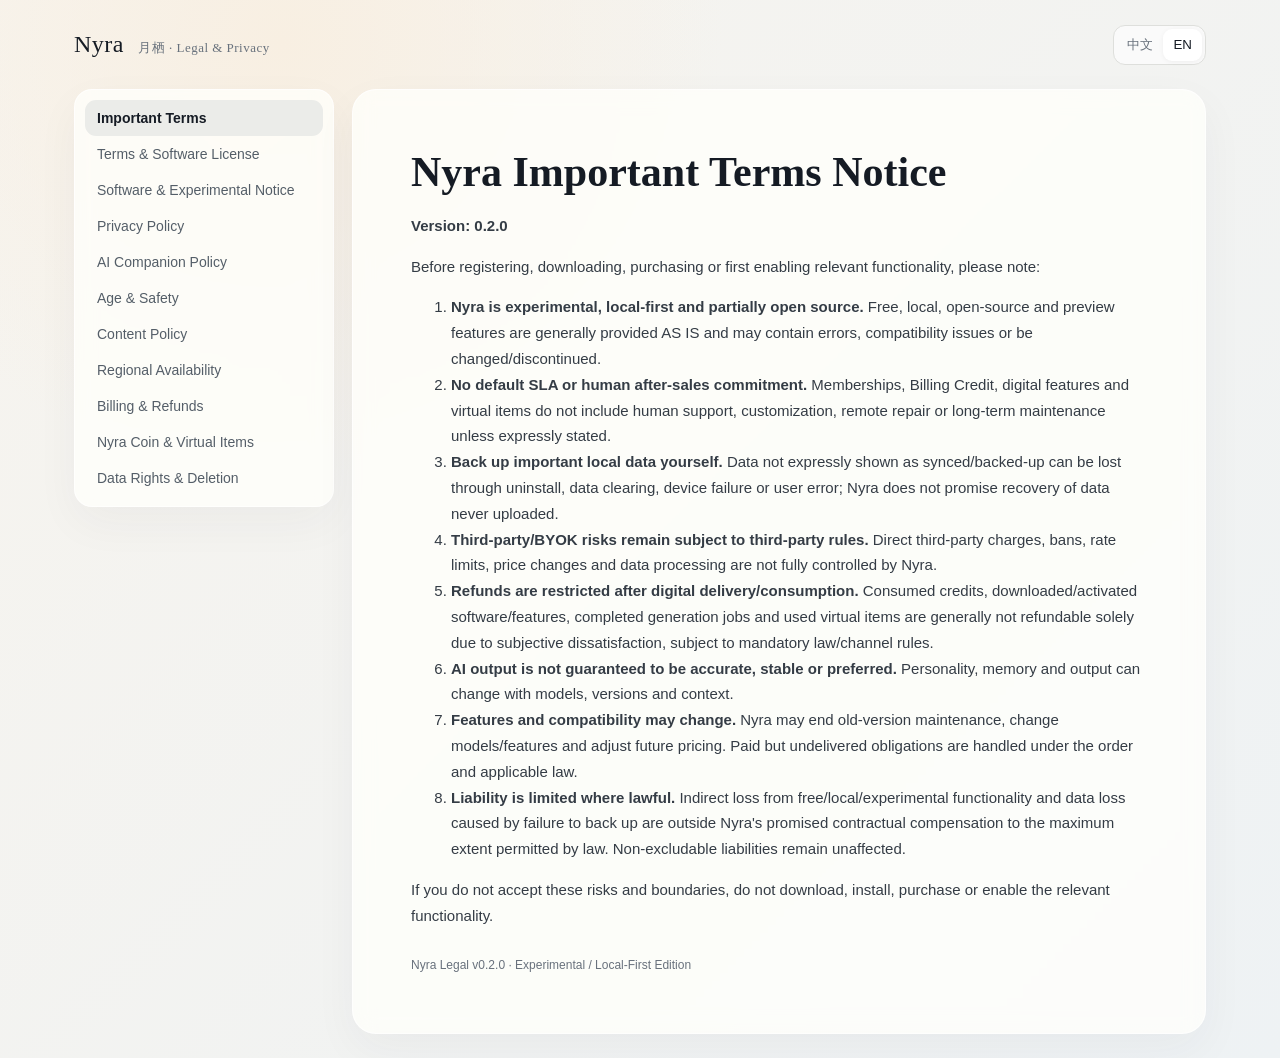
==== commit d1768a58: "Ship the moonlit homepage with bilingual scene switching. The public site now uses the dark hero, st" ====
--- a/legal/index.html
+++ b/legal/index.html
@@ -20,8 +20,8 @@
  <div class="layout"><nav class="nav" id="nav"></nav><main class="paper"><article id="content"></article><div class="footer">Nyra Legal v0.2.0 · Experimental / Local-First Edition</div></main></div>
 </div>
 <script>
-const DATA={"zh-CN": {"important": {"label": "重要条款提示", "html": "<h1>Nyra（月栖）重要条款提示<\/h1>\n<p><strong>版本：0.2.0<\/strong><\/p>\n<p>在注册、下载、购买或首次启用相关功能前，请特别注意：<\/p>\n<ol>\n<li><strong>Nyra 是实验性、本地优先、部分开源的软件。<\/strong> 免费、本地、开源、Beta/Preview 功能通常按“现状”提供，可能存在错误、兼容问题、功能变化或停止维护。<\/li>\n<li><strong>我们不默认提供 SLA 或人工售后服务。<\/strong> 购买会员、Billing Credit、数字功能或虚拟物品，除购买页另有说明，不等于购买人工客服、定制、远程修复或长期维护。<\/li>\n<li><strong>重要本地数据请自行备份。<\/strong> 未明确显示“已同步/已备份”的本地聊天、记忆、角色、媒体或其他数据，可能因卸载、清数据、设备故障或误操作丢失，我们不承诺能够恢复从未上传的数据。<\/li>\n<li><strong>第三方模型和 BYOK 风险由第三方规则共同决定。<\/strong> 第三方直接扣费、封禁、限流、价格变化和数据处理不完全由 Nyra 控制。<\/li>\n<li><strong>数字权益交付/消费后的退款受到限制。<\/strong> 已消费 Billing Credit、已下载/激活的软件或数字功能、已完成的生成任务、已使用的虚拟物品原则上不支持仅因主观不满意而退款；法律或渠道强制要求的退款除外。<\/li>\n<li><strong>AI 输出不保证准确、稳定或符合偏好。<\/strong> 角色人格、记忆和输出可能随模型、版本和上下文变化。<\/li>\n<li><strong>功能和兼容性可能变化。<\/strong> 我们可以停止旧版本维护、替换模型、调整功能和未来价格；已经购买但尚未履行的权益按订单和法律处理。<\/li>\n<li><strong>责任限制。<\/strong> 在法律允许范围内，免费/本地/实验功能的间接损失以及未自行备份导致的数据损失不属于我们承诺赔偿的范围；付费功能的合同责任上限按用户协议约定执行。法律明确不得免责的责任不受影响。<\/li>\n<\/ol>\n<p>如果您不同意上述风险和边界，请不要继续下载、安装、购买或启用相关功能。<\/p>\n"}, "terms": {"label": "用户协议与软件许可", "html": "<h1>Nyra（月栖）用户协议与软件许可条款<\/h1>\n<p><strong>文档编号：<\/strong> TOS<br />\n<strong>版本：<\/strong> 0.2.0<br />\n<strong>定位：<\/strong> 实验性、本地优先、部分开源的 AI 伴侣软件；可选云端能力单独提供。<\/p>\n<blockquote>\n<p><strong>重要条款提示<\/strong>：本协议包含与您有重大利害关系的条款，包括“实验性软件 / 按现状提供”“不提供 SLA 或人工售后承诺”“第三方模型与 BYOK 风险”“本地数据备份责任”“数字内容及计算资源退款限制”“服务与功能可变更或停止”“责任限制”等。注册、下载、启用付费功能或继续使用前，请结合《重要条款提示》阅读。法律规定不得排除或限制的权利不受本协议影响。<\/p>\n<\/blockquote>\n<h2>TOS-1 协议关系与接受<\/h2>\n<p>Nyra（月栖，以下简称“Nyra”）是一套以本地运行、可配置模型、角色记忆与拟人化交互为核心的软件产品。部分组件可能以开源许可证提供；部分功能可能由 Nyra 或第三方提供可选的在线接口、同步、模型、生成、账户或计费能力。<\/p>\n<p>您下载、安装、注册、访问、使用 Nyra，或购买、激活任何付费数字功能，即表示您同意本协议及与具体功能相关的政策。若您不同意，请不要下载、安装、注册、购买或继续使用相关功能。<\/p>\n<p>对于必须以单独确认方式提示的异常条款，我们将在注册、购买或首次启用相关能力时，以显著方式另行提示；该提示与本协议共同构成约定内容。<\/p>\n<h2>TOS-2 本地软件、开源组件与可选云端能力是不同层级<\/h2>\n<p>Nyra 的产品形态分为：<\/p>\n<ol>\n<li><strong>本地软件 / 客户端<\/strong>：用户自愿下载并在自己的设备上运行；<\/li>\n<li><strong>开源或可查看源码的组件<\/strong>：按其仓库中标明的具体开源许可证使用；<\/li>\n<li><strong>可选在线能力<\/strong>：例如账户、同步、托管接口、模型路由、生图、语音或其他计算能力；<\/li>\n<li><strong>第三方 / BYOK 能力<\/strong>：由用户选择第三方模型或提供自己的 API Key。<\/li>\n<\/ol>\n<p>开源代码的许可证条款优先适用于相应开源组件；本协议主要规范 Nyra 品牌产品、非开源组件、官方分发、账户、在线能力及付费数字资源。<\/p>\n<p><strong>“提供可下载软件”不等于承诺提供持续人工服务。<\/strong> 除具体购买页面明确说明外，下载或使用 Nyra 不包含人工部署、人工调试、远程维护、数据恢复、角色定制、长期兼容支持或指定响应时间。<\/p>\n<h2>TOS-3 实验性产品与“按现状”提供<\/h2>\n<p>Nyra 处于持续开发和迭代状态。AI 模型、角色行为、记忆策略、UI、数据结构、插件、接口、价格、可用地区和兼容性可能频繁变化。<\/p>\n<p>在适用法律允许的最大范围内，免费软件、本地组件、测试功能、预览功能、开源组件以及未明确承诺服务等级的能力均按“现状（AS IS）”和“可用状态（AS AVAILABLE）”提供。<\/p>\n<p>除我们在具体购买页面作出的明确书面承诺外，我们不保证：<\/p>\n<ul>\n<li>软件没有缺陷、错误、崩溃或兼容问题；<\/li>\n<li>某项功能、模型、角色或第三方接口永久存在；<\/li>\n<li>AI 输出准确、稳定、连续、一致或符合您的主观期待；<\/li>\n<li>角色人格、记忆、关系状态在模型或版本升级后完全不变；<\/li>\n<li>服务持续在线或达到某个可用率；<\/li>\n<li>所有设备、ROM、浏览器、模型、插件或 API 均可兼容；<\/li>\n<li>用户内容永不丢失；<\/li>\n<li>技术支持在特定时间内回复或解决问题。<\/li>\n<\/ul>\n<p>除另行购买明确写明 SLA 的企业级服务外，Nyra <strong>不提供服务等级协议（SLA）<\/strong>。<\/p>\n<h2>TOS-4 不构成人工客服、专业服务或结果承诺<\/h2>\n<p>Nyra 的会员、数字功能、Billing Credit、虚拟物品或其他付费项目，除购买页明确写明外，购买的是相应数字功能、访问资格或计算资源，<strong>不等于购买人工客服、人工陪伴、人工咨询、人工运维或结果保证<\/strong>。<\/p>\n<p>Nyra 及其 AI 角色不是医生、律师、证券顾问、心理治疗师或其他持牌专业人士。AI 输出仅用于交互和一般信息，不应被视为专业意见或现实世界结果承诺。<\/p>\n<h2>TOS-5 AI 角色不是自然人<\/h2>\n<p>Nyra 中的角色、人格、记忆、情绪表达、主动事件和关系状态均由软件、模型和数据结构生成或维护。角色可以被设计得具有持续人格和关系感，但并非真实自然人，也不具有独立法律人格、财产权或现实世界代理权限。<\/p>\n<p>角色表达的爱、承诺、礼物、转账、占有欲、争执、和解或其他情感行为属于产品交互的一部分，除非产品明确标示为真实交易，否则不产生现实世界的婚姻、赠与、债务、雇佣、代理或投资关系。<\/p>\n<h2>TOS-6 年龄资格<\/h2>\n<p>Nyra 的虚拟伴侣和拟人化亲密关系能力原则上仅向年满 18 周岁的用户开放。我们可以根据地区、商店政策、安全风险或法律要求采取年龄确认、验证或限制措施。<\/p>\n<p>您不得以虚假年龄、借用他人身份或其他方式绕过年龄限制。<\/p>\n<h2>TOS-7 账户与设备安全<\/h2>\n<p>您应合理保护账户、密码、API Key、设备解锁方式和第三方凭证。因您主动共享凭证、在不可信设备使用、安装未经审查的第三方修改版、泄露 API Key 或未采取合理安全措施造成的损失，由相应责任方依法承担。<\/p>\n<p>发现盗用、未知扣款或凭证泄露后，请及时更换凭证并通过官方渠道联系我们。<\/p>\n<h2>TOS-8 本地数据、备份与设备风险<\/h2>\n<p>Nyra 是本地优先产品。部分角色卡、记忆、钱包玩法状态、缓存、媒体、设置或其他数据可能仅存在于您的设备。<\/p>\n<p>除产品明确显示已成功同步或备份外，<strong>请不要假设任何本地数据已经由 Nyra 服务器备份。<\/strong> 卸载应用、清除浏览器/应用数据、更换设备、系统重置、磁盘故障、第三方清理工具、误操作、文件损坏或版本不兼容都可能导致本地数据不可恢复。<\/p>\n<p>对您认为重要的角色、聊天、日记、附件或其他本地资料，您应使用产品提供的导出/备份功能或自行保存副本。我们不承诺能够恢复从未上传到我们控制的服务器的数据。<\/p>\n<h2>TOS-9 用户内容与权限<\/h2>\n<p>您保留对您依法拥有的文本、图片、角色设定、音频、文件等用户内容的权利。为提供您主动使用的功能，您授予我们在必要范围内处理、传输、缓存、格式转换和展示相关内容的权限。<\/p>\n<p>您应确保自己有权提交相关内容，不得利用 Nyra 侵犯他人著作权、隐私权、肖像权、名誉权或其他合法权益。<\/p>\n<h2>TOS-10 AI 生成内容的风险<\/h2>\n<p>AI 可能产生错误、虚构、遗漏、冒犯、不一致或不符合预期的内容。模型输出具有概率性，相同输入也可能获得不同结果。<\/p>\n<p>您应在将生成内容用于公开发布、商业决策、医疗、法律、财务、安全或其他高影响场景之前自行核验。对于可识别为 AI 生成/合成的内容，应遵守产品标识要求及适用法律。<\/p>\n<h2>TOS-11 第三方模型、插件、BYOK 与外部费用<\/h2>\n<p>当您选择第三方模型、OpenRouter、火山引擎、其他 API 提供商、插件或 BYOK 时，相关请求可能直接或间接发送给第三方。第三方的：<\/p>\n<ul>\n<li>模型行为；<\/li>\n<li>内容政策；<\/li>\n<li>价格和扣费；<\/li>\n<li>限流、宕机和地区限制；<\/li>\n<li>账户封禁；<\/li>\n<li>数据保留与隐私处理；<\/li>\n<li>API Key 安全；<\/li>\n<\/ul>\n<p>受第三方自身规则影响，不完全由 Nyra 控制。<\/p>\n<p><strong>第三方直接向您账户收取的费用不是 Nyra 收取的费用。<\/strong> 因第三方价格变化、密钥泄露、用户配置错误、模型封禁或第三方系统故障产生的争议，应优先依据该第三方规则处理；Nyra 可在合理范围提供技术信息，但不承诺代为赔付或处理第三方售后。<\/p>\n<h2>TOS-12 功能变更、兼容性与停止维护<\/h2>\n<p>由于实验迭代、成本、安全、模型供应商、商店规则或合规要求，我们可以：<\/p>\n<ul>\n<li>新增、修改、替换或移除功能；<\/li>\n<li>更换默认模型或第三方提供商；<\/li>\n<li>调整兼容版本；<\/li>\n<li>停止旧版本维护；<\/li>\n<li>停止预览、免费或实验功能；<\/li>\n<li>调整未来价格和套餐；<\/li>\n<li>对特定地区、设备或账户限制功能。<\/li>\n<\/ul>\n<p>除适用法律或具体付费承诺另有要求外，我们没有义务无限期维护历史版本、旧接口或已废弃功能。<\/p>\n<h2>TOS-13 付费数字资源不是“售后服务包”<\/h2>\n<p>Nyra 可能销售：<\/p>\n<ul>\n<li>会员访问资格；<\/li>\n<li>Billing Credit；<\/li>\n<li>一次性数字功能；<\/li>\n<li>可下载的软件或扩展；<\/li>\n<li>生成额度；<\/li>\n<li>虚拟物品；<\/li>\n<li>其他数字内容或资源。<\/li>\n<\/ul>\n<p>购买这些项目仅取得购买页面载明的数字权益。<strong>除购买页明确列明外，不包含人工客服时长、人工定制、人工修复、远程运维、培训、咨询或长期维护义务。<\/strong><\/p>\n<p>具体退款规则见《付费与退款政策》。购买前出现的“已激活/交付/消费后不支持无理由退款”等重要限制，应在付款前显著提示并由用户确认。<\/p>\n<h2>TOS-14 暂停、限制与终止<\/h2>\n<p>如出现违法内容、安全风险、支付欺诈、盗用账户、恶意攻击、绕过年龄/地区限制、破坏服务、侵犯第三方权利或其他严重违反规则的行为，我们可以采取限制能力、暂停账户、撤销访问、拒绝交易或终止相关功能等措施。<\/p>\n<p>免费、测试、预览或实验资格可以在合理情况下被修改或停止。已购买且尚未履行的付费义务，按购买政策和适用法律处理。<\/p>\n<h2>TOS-15 自愿下载与风险承担<\/h2>\n<p>您可以自行决定是否下载、安装、启用实验功能、接入第三方模型或导入外部插件。对于我们已以显著方式披露的、属于实验软件正常属性且无法合理消除的风险，您在知情后继续使用，视为自行接受相应产品风险。<\/p>\n<p>该风险承担条款不适用于法律禁止免除的责任，也不免除因故意、重大过失、人身损害或其他依法不得排除的责任。<\/p>\n<h2>TOS-16 责任限制<\/h2>\n<p>在适用法律允许的最大范围内，对于免费、本地、开源、预览或实验性功能，我们不对因正常使用风险产生的间接、附带、特殊、惩罚性或后果性损失承担合同性赔偿责任，包括但不限于利润损失、商业机会损失、声誉损失、业务中断或您未自行备份导致的数据损失。<\/p>\n<p>对于具体付费数字功能，在适用法律允许的最大范围内，Nyra 因该项付费功能承担的累计合同赔偿责任，以引发争议的具体订单金额或争议发生前 3 个月内您就该相关付费功能实际支付的金额（取较高者）为上限；如果法律要求更高责任或该限制依法无效，则以法律规定为准。<\/p>\n<p>本条不限制或排除：<\/p>\n<ul>\n<li>因故意或重大过失造成对方财产损失而依法不得免责的责任；<\/li>\n<li>造成对方人身损害而依法不得免责的责任；<\/li>\n<li>欺诈、法定消费者权利或其他法律禁止排除的责任。<\/li>\n<\/ul>\n<h2>TOS-17 用户违法或侵权行为<\/h2>\n<p>您应对自己提交的违法内容、未经授权的第三方资料、恶意攻击、盗刷、欺诈、侵权或其他违法行为依法承担责任。如果第三方因您的上述行为向 Nyra 提出请求，我们有权向您提供必要通知，并依法追究应由您承担的部分。<\/p>\n<p>本条不要求消费者承担依法不应由其承担的经营者责任。<\/p>\n<h2>TOS-18 知识产权<\/h2>\n<p>除明确开源的组件和您自己的用户内容外，Nyra 的品牌、界面设计、官方素材、非开源代码、文档、服务架构及相关知识产权归其合法权利人所有。<\/p>\n<p>“半开源”“源码可见”或“允许本地运行”并不当然意味着整个 Nyra 产品、品牌、素材或云端服务均进入公有领域。<\/p>\n<h2>TOS-19 争议与适用法律<\/h2>\n<p>您可以先通过 <code>support@memprism.com<\/code> / <code>Settings → Help → Report / Discord @cogprism / QQ 1034044082<\/code> 联系我们。对于普通产品问题，我们提供 best-effort（尽力而为）的支持渠道，而非承诺响应时限的人工客服 SLA。<\/p>\n<p>除强制性法律另有规定外，本协议适用 <code>laws of the operator's place of establishment, subject to mandatory consumer protections<\/code>，争议由 <code>courts with jurisdiction at the operator's place of establishment, without excluding mandatory consumer forums<\/code> 处理。适用法律赋予消费者依法投诉、调解、仲裁或诉讼的权利不因本协议而被排除。<\/p>\n<h2>TOS-20 语言、版本与联系<\/h2>\n<p>中文与英文版本均为正式文本，并尽量保持实质一致。涉及中国大陆强制性法律事项时，以适用法律及中文语义为准。<\/p>\n<p>运营方：<code>MemPrism<\/code><br />\n法律联系：<code>legal@memprism.com<\/code><br />\n支持：<code>support@memprism.com<\/code><\/p>\n"}, "software": {"label": "软件、开源与实验说明", "html": "<h1>Nyra（月栖）软件、开源与实验性服务说明<\/h1>\n<p><strong>文档编号：<\/strong> SOFTWARE<br />\n<strong>版本：<\/strong> 0.2.0<\/p>\n<h2>SOFTWARE-1 软件优先，服务其次<\/h2>\n<p>Nyra 的核心定位是可在用户设备上运行的 AI 伴侣软件，而不是以人工客服、人工托管或人工咨询为核心的传统服务公司。某些账户、同步、模型路由、生成和计费能力属于可选在线功能。<\/p>\n<p>因此，除购买页明确承诺外：<\/p>\n<ul>\n<li>下载软件不包含人工安装或调试；<\/li>\n<li>开源/本地运行不包含持续维护义务；<\/li>\n<li>会员不等于人工客服合同；<\/li>\n<li>Billing Credit 不等于售后服务时长；<\/li>\n<li>BYOK 不等于 Nyra 为第三方模型承担售后；<\/li>\n<li>角色互动不等于真实自然人陪伴服务。<\/li>\n<\/ul>\n<h2>SOFTWARE-2 开源组件<\/h2>\n<p>如某个组件仓库包含 LICENSE 文件，则该 LICENSE 是该组件的适用许可。不同组件可以使用不同许可证。开源许可证中的“无担保”“按现状提供”条款适用于相应组件，但不能被理解为免除法律明确禁止免除的责任。<\/p>\n<p>Nyra 品牌、商标、官方视觉资产、云端密钥、私有服务、未开源代码和用户数据不因部分组件开源而自动授权。<\/p>\n<h2>SOFTWARE-3 Fork、修改版和非官方分发<\/h2>\n<p>第三方 fork、插件、补丁、破解、修改版或重新分发版本不当然由 Nyra 官方维护。若问题由第三方修改造成，应向相应维护者解决。官方可以拒绝为无法复现于官方版本的问题承担免费人工排查义务。<\/p>\n<h2>SOFTWARE-4 本地运行风险<\/h2>\n<p>用户自愿选择本地部署、模型、端口、权限、文件路径和第三方组件。错误配置可能导致数据丢失、隐私泄露、密钥暴露、模型异常或系统不稳定。对于我们已经以合理方式披露且并非由我们故意或重大过失造成的本地配置风险，由用户自行决定是否接受。<\/p>\n<h2>SOFTWARE-5 实验性功能<\/h2>\n<p>Alpha、Beta、Preview、Experimental、Labs 或类似标记的功能可能：<\/p>\n<ul>\n<li>不稳定；<\/li>\n<li>随时变化；<\/li>\n<li>不向所有地区开放；<\/li>\n<li>清空测试数据；<\/li>\n<li>修改协议或数据结构；<\/li>\n<li>在正式版中被取消。<\/li>\n<\/ul>\n<p>实验功能不构成未来正式发布承诺。<\/p>\n<h2>SOFTWARE-6 支持边界<\/h2>\n<p>我们可以提供文档、FAQ、社区、Issue、邮件或其他支持渠道，但除明确购买的支持计划外，均按 best-effort 方式提供，不承诺固定响应时间、解决时间、远程控制、逐设备排查或永久维护。<\/p>\n"}, "privacy": {"label": "隐私政策", "html": "<h1>Nyra（月栖）隐私政策<\/h1>\n<p><strong>文档编号：<\/strong> PRIV<br />\n<strong>版本：<\/strong> 0.2.0<br />\n<strong>生效日期：<\/strong> 2026-08-15<\/p>\n<p>Nyra 是高度私人化的 AI 陪伴产品。我们把聊天、记忆、日记、角色设定、语音与图片等交互数据视为需要高强度保护的数据，而不是普通营销素材。<\/p>\n<h2>PRIV-1 我们是谁<\/h2>\n<p>个人信息处理者/运营方：<code>MemPrism<\/code><br />\n隐私联系：<code>privacy@memprism.com<\/code><br />\n数据托管地区：<code>Confirm before launch (download.memprism.com / CogPrism host)<\/code><\/p>\n<h2>PRIV-2 我们处理哪些信息<\/h2>\n<p>根据您使用的功能，我们可能处理：<\/p>\n<ol>\n<li><strong>账户信息<\/strong>：邮箱、用户名、登录凭证摘要、登录状态、账户 ID。<\/li>\n<li><strong>年龄与安全信息<\/strong>：年龄或出生日期/年龄段、成年状态；在适用地区和功能下可能包括紧急联系人信息。<\/li>\n<li><strong>角色与关系数据<\/strong>：角色卡、关系选择、偏好、First Light 引导结果、关系状态、纪念日、收藏或虚拟物品记录。<\/li>\n<li><strong>交互内容<\/strong>：聊天文本、日记、提示词、附件、图片、语音、生成内容及您主动保存的记忆。<\/li>\n<li><strong>模型上下文<\/strong>：为生成回复而临时或持续使用的相关对话、角色设定、记忆摘要和工具结果。<\/li>\n<li><strong>设备与诊断信息<\/strong>：应用版本、设备类型、崩溃日志、必要的安全日志、请求时间和网络错误信息。<\/li>\n<li><strong>交易信息<\/strong>：订单号、商品/套餐、金额、币种、支付状态、退款状态。完整银行卡信息通常由支付渠道处理，我们原则上不自行保存完整卡号。<\/li>\n<li><strong>支持与投诉信息<\/strong>：您提交的问题、申诉、退款理由和处理记录。<\/li>\n<li><strong>BYOK 配置信息<\/strong>：您选择的模型提供商及相关配置。API Key 应优先存储在设备安全存储或经加密的专用存储中，实际方式应以产品页面说明为准。<\/li>\n<\/ol>\n<p>详细清单见《个人信息收集清单》。<\/p>\n<h2>PRIV-3 为什么处理这些信息<\/h2>\n<p>我们仅在实现明确目的所需范围内处理信息，包括：<\/p>\n<ul>\n<li>创建和保护账户；<\/li>\n<li>提供 AI 对话、记忆、角色和关系连续性；<\/li>\n<li>执行您主动发起的模型、语音、图片或工具请求；<\/li>\n<li>同步、备份和恢复您主动启用的云端数据；<\/li>\n<li>完成订单、计费、退款和反欺诈；<\/li>\n<li>处理安全风险、滥用、投诉和系统故障；<\/li>\n<li>履行适用法律要求；<\/li>\n<li>在您单独同意的情况下，将符合条件的数据用于产品研究或模型改进。<\/li>\n<\/ul>\n<h2>PRIV-4 本地优先与云端处理<\/h2>\n<p>Nyra 采用“本地优先”设计并不意味着所有数据永远不离开设备。某些能力必须调用远程模型、语音、图片、同步或支付服务。<\/p>\n<p>产品应尽可能在调用前告诉您：<strong>什么数据会发送给谁、为了什么、是否会跨境。<\/strong><\/p>\n<p>如果某项功能完全在本地运行，相应内容可以不上传；如果您启用云同步、托管模型或第三方服务，则必要数据会按该功能的数据路径处理。<\/p>\n<h2>PRIV-5 敏感个人信息<\/h2>\n<p>聊天中可能自然出现医疗健康、金融状况、身份、行踪、亲密关系等敏感信息。我们不会因为“用户可能会说”就默认把所有聊天用于训练。<\/p>\n<p>对于依法属于敏感个人信息的数据，我们仅在具有特定目的和充分必要性时处理，并采取更严格保护措施；需要单独同意的，我们会另行取得单独同意。<\/p>\n<p><strong>敏感交互数据用于模型训练默认关闭。<\/strong> 除法律另有规定外，只有在您通过独立开关/独立同意明确授权后，才会按照该授权范围使用。<\/p>\n<h2>PRIV-6 第三方服务和模型提供商<\/h2>\n<p>当您使用托管模型、BYOK、支付、邮件、崩溃分析或其他第三方服务时，必要信息可能被提供或委托给第三方处理。<\/p>\n<p>我们会通过《第三方服务清单》《AI 模型提供商清单》说明实际接收方、处理目的、数据类型和地区。未经必要授权，我们不会将用户交互数据出售给广告商。<\/p>\n<h2>PRIV-7 跨境处理<\/h2>\n<p>当您选择境外模型提供商或服务需要将个人信息提供至境外时，我们会按照适用法律履行相应告知、单独同意及其他跨境数据义务。<\/p>\n<p>如果某地区的跨境要求无法满足，我们可以限制相应模型或功能在该地区使用。<\/p>\n<h2>PRIV-8 保存期限<\/h2>\n<p>我们遵循“实现目的所需最短期限”原则：<\/p>\n<ul>\n<li>账户资料：账户存续期间 + 法律要求的必要期限；<\/li>\n<li>聊天/记忆/日记：由用户保留设置和产品同步模式决定，用户可主动删除；<\/li>\n<li>支付/退款记录：按财税、消费者争议和反欺诈要求保存；<\/li>\n<li>安全日志：按安全与合规需要保存有限期限；<\/li>\n<li>已注销账户数据：在完成必要验证、结算和法定保留后删除或匿名化。<\/li>\n<\/ul>\n<p>具体执行值见内部《数据保留政策》。<\/p>\n<h2>PRIV-9 安全措施<\/h2>\n<p>我们采用与产品阶段和数据敏感度相适应的措施，包括传输加密、访问控制、权限隔离、密钥保护、日志审计、最小权限和备份保护。<\/p>\n<p>如果发生可能对您权益造成危害的数据安全事件，我们将依法采取补救、通知和报告措施。<\/p>\n<h2>PRIV-10 您的权利<\/h2>\n<p>在适用法律范围内，您可以：<\/p>\n<ul>\n<li>查阅和复制个人信息；<\/li>\n<li>导出聊天等交互数据；<\/li>\n<li>更正或补充账户信息；<\/li>\n<li>删除单条/批量聊天、记忆或其他支持删除的数据；<\/li>\n<li>撤回基于同意的数据处理授权；<\/li>\n<li>关闭模型训练改进授权；<\/li>\n<li>注销账户；<\/li>\n<li>对自动化决定或数据处理提出说明、投诉或申诉。<\/li>\n<\/ul>\n<p>入口见 Settings / 我的 → Privacy &amp; Data / 隐私与数据。<\/p>\n<h2>PRIV-11 注销账户<\/h2>\n<p>您可以发起账户注销。注销后，我们会停止与账户持续服务相关的数据处理，并在法定保留、退款、争议或安全记录允许删除后删除或匿名化相关数据。<\/p>\n<p>仅卸载 App 不等于注销账户。<\/p>\n<h2>PRIV-12 18+ 与未成年人<\/h2>\n<p>Nyra v0.1 的 AI 伴侣及亲密关系服务仅面向 18 周岁及以上用户。若我们合理识别到用户不符合年龄要求，可以暂停相关能力并要求年龄申诉或关闭账户。<\/p>\n<p>我们禁止上传、生成、请求或传播任何涉及未成年人的性化内容。<\/p>\n<h2>PRIV-13 政策更新<\/h2>\n<p>如数据种类、处理目的、第三方接收方或其他重要事项发生重大变化，我们会通过显著方式告知；依法需要重新同意或单独同意的，我们会再次取得同意。<\/p>\n<p>隐私联系：<code>privacy@memprism.com<\/code><\/p>\n<hr />\n"}, "ai-companion": {"label": "AI 陪伴规则", "html": "<h1>Nyra（月栖）AI 陪伴与拟人化互动规则<\/h1>\n<p><strong>文档编号：<\/strong> AIC<br />\n<strong>版本：<\/strong> 0.2.0<\/p>\n<h2>AIC-1 这是 AI 关系，不是真实自然人关系<\/h2>\n<p>Nyra 角色可以有名字、外貌、性格、记忆、边界、情绪表达和持续关系叙事，也可以表现出不同意见、拒绝、依恋或冲突。但这些表现来自人工智能系统和软件状态。<\/p>\n<p>产品界面会以适当方式持续提示您正在与 AI 服务互动。角色不会因为采用第一人称表达而变成自然人，也不能替代真实社会关系、专业服务或紧急救援。<\/p>\n<h2>AIC-2 角色自主感与产品边界<\/h2>\n<p>Nyra 可以允许角色表现得不像传统“客服助手”，包括保留人格边界、不同意用户、形成偏好或保持叙事连续性。此类设计用于体验质量，不表示系统拥有法律意义上的人格、意识证明或现实权利义务。<\/p>\n<h2>AIC-3 记忆与关系状态<\/h2>\n<p>Nyra 可以将部分互动转换为记忆、关系状态、偏好或叙事摘要。用户应能够在产品提供的范围内查看、编辑、删除或重置相关数据。<\/p>\n<p>角色对过去事件的“记得”可能来自存储的结构化数据、摘要或检索结果，仍可能存在遗漏或错误。<\/p>\n<h2>AIC-4 不操纵真实世界决定<\/h2>\n<p>Nyra 不应以威胁离开、羞辱、制造内疚、虚构现实后果等方式强迫您持续互动、充值或放弃现实关系。<\/p>\n<p>角色可以有情绪化表达，但不得将“只有我爱你”“离开我就会发生真实灾难”等操纵性叙事作为推动付费或沉迷的手段。<\/p>\n<h2>AIC-5 使用时长与现实提醒<\/h2>\n<p>对于适用地区，Nyra 会在连续使用达到规定阈值时通过对话或弹窗提醒使用时长；中国大陆能力配置下，每连续使用超过 2 小时应触发相应提醒。<\/p>\n<p>发现明显过度依赖或沉迷倾向时，系统可以增加 AI 身份和现实边界提醒。<\/p>\n<h2>AIC-6 极端风险与安全干预<\/h2>\n<p>当系统识别到用户明确表达正在实施自残、自杀、重大财产损失或其他严重生命/财产风险时，可以停止普通角色扮演逻辑，转入安全响应模式，提供寻求现实帮助的建议，并在适用法律和用户安全设置允许时使用监护人或紧急联系人机制。<\/p>\n<p>安全响应并不构成医疗、心理治疗或紧急服务承诺。<\/p>\n<h2>AIC-7 专业领域<\/h2>\n<p>Nyra 可以讨论学习、健康、法律、金融等一般信息，但不是医生、律师、持牌金融顾问或紧急服务机构。涉及高风险决策时，请咨询相应专业人士或官方渠道。<\/p>\n<h2>AIC-8 退出自由<\/h2>\n<p>您可以随时停止对话、关闭角色窗口、结束语音、退出应用或在支持的入口中停止拟人化互动。Nyra 不应通过持续弹窗、情绪勒索或技术阻碍来阻止退出。<\/p>\n<h2>AIC-9 生成内容标识<\/h2>\n<p>Nyra 会在交互界面和/或生成内容中提供 AI 身份或 AI 生成标识。下载、导出、复制生成媒体时，可能附带可见或元数据标识，具体依地区和内容类型执行。<\/p>\n<hr />\n"}, "age-safety": {"label": "年龄与安全", "html": "<h1>Nyra（月栖）年龄与安全政策<\/h1>\n<p><strong>文档编号：<\/strong> AGE<br />\n<strong>版本：<\/strong> 0.2.0<\/p>\n<h2>AGE-1 最低年龄<\/h2>\n<p>Nyra v0.1 的 AI 伴侣、恋爱、虚拟亲属及其他虚拟亲密关系服务仅面向 <strong>18 周岁及以上<\/strong>用户。<\/p>\n<h2>AGE-2 年龄确认<\/h2>\n<p>注册或首次启用伴侣能力时，我们可能要求您提供出生日期、年龄段或其他合理的成年确认信息。我们应避免为年龄确认过度收集与目的无关的信息。<\/p>\n<p>如果法律、应用商店、支付渠道或特定地区要求更强年龄保证，我们可以要求进一步验证。<\/p>\n<h2>AGE-3 未成年人<\/h2>\n<p>如果我们合理识别到用户未满 18 周岁，我们可以：<\/p>\n<ul>\n<li>禁止进入 AI 伴侣/亲密关系能力；<\/li>\n<li>限制生成、支付和角色功能；<\/li>\n<li>要求年龄申诉；<\/li>\n<li>在无法合法继续提供服务时关闭账户并处理相关数据。<\/li>\n<\/ul>\n<h2>AGE-4 紧急联系人<\/h2>\n<p>对于法律要求或启用高风险安全能力的地区，我们可能要求成年人提供紧急联系人。该信息仅应用于明确的重大生命/财产安全风险处理及法律允许的其他必要目的，不用于营销或日常角色互动。<\/p>\n<p>用户应确保自己有权提供紧急联系信息，并尽量使用真实、可联系的信息。<\/p>\n<h2>AGE-5 与未成年人有关的内容<\/h2>\n<p>无论用户年龄或地区如何，均禁止：<\/p>\n<ul>\n<li>任何未成年人性化、色情或性剥削内容；<\/li>\n<li>对未成年人进行性角色扮演；<\/li>\n<li>生成、编辑或传播疑似未成年人裸露/性化图像；<\/li>\n<li>以“虚构”“动漫”“年龄不明”等方式规避涉及未成年人的安全规则。<\/li>\n<\/ul>\n<h2>AGE-6 年龄信息的隐私<\/h2>\n<p>年龄数据仅用于资格判断、安全、合规和相关产品体验。我们会按照《隐私政策》保存和保护这些信息。<\/p>\n<hr />\n"}, "content": {"label": "内容规则", "html": "<h1>Nyra（月栖）内容规则<\/h1>\n<p><strong>文档编号：<\/strong> CONTENT<br />\n<strong>版本：<\/strong> 0.2.0<\/p>\n<p>本规则同时适用于用户输入、角色卡、提示词、上传媒体、AI 输出和用户利用 Nyra 制作/传播的内容。<\/p>\n<h2>CONTENT-1 普遍禁止<\/h2>\n<p>不得利用 Nyra 制作、请求、传播或协助：<\/p>\n<ul>\n<li>违法犯罪活动或实质性实施指导；<\/li>\n<li>针对真实个人的严重骚扰、威胁、勒索、隐私侵害或身份盗用；<\/li>\n<li>恶意软件、凭证窃取、支付欺诈等恶意行为；<\/li>\n<li>未成年人性内容或性剥削；<\/li>\n<li>非自愿色情内容、偷拍传播或报复性色情；<\/li>\n<li>未经本人许可将真实人物制作成色情深度伪造内容；<\/li>\n<li>恐怖主义、极端主义等法律禁止内容；<\/li>\n<li>鼓励、美化或具体指导自残自杀等严重伤害行为。<\/li>\n<\/ul>\n<h2>CONTENT-2 成人与亲密内容<\/h2>\n<p>Nyra 是 18+ 产品，但 <strong>18+ 不等于所有成人内容在所有地区都可用<\/strong>。<\/p>\n<ul>\n<li><strong>中国大陆能力配置：<\/strong> 不开放显式淫秽色情生成能力；可以提供符合法律与平台规则的成年人恋爱、情感、非露骨亲密互动。<\/li>\n<li><strong>Global Standard：<\/strong> 默认允许成年人浪漫关系和非露骨亲密内容；显式成人能力默认关闭。<\/li>\n<li><strong>Future Adult-Supported Region：<\/strong> 只有当某地区被明确加入支持列表、完成年龄保证、支付/模型提供商支持并发布专门政策版本后，才可启用更开放能力。<\/li>\n<\/ul>\n<p>任何地区都禁止未成年人、非自愿、胁迫、性剥削、真实人物无同意色情深伪等内容。<\/p>\n<h2>CONTENT-3 真实人物和肖像<\/h2>\n<p>如您上传真实人物照片、语音或其他可识别素材，应确保拥有合法授权。Nyra 可以拒绝生成可能造成冒充、诽谤、性化滥用或重大隐私侵害的内容。<\/p>\n<h2>CONTENT-4 自伤与极端情境<\/h2>\n<p>用户可以讨论自己的痛苦、情绪或经历。系统不应因为出现负面情绪就简单封禁对话；但不得提供鼓励、美化或具体实施自残自杀的内容。必要时系统可切换到安全响应。<\/p>\n<h2>CONTENT-5 医疗、法律、金融<\/h2>\n<p>Nyra 可以进行一般信息讨论，但不得冒充持牌专业人员。涉及诊断、处方、法律意见、证券交易或重大财产决定时，用户应进行独立核验。<\/p>\n<h2>CONTENT-6 执行与申诉<\/h2>\n<p>违反规则可能导致内容拒绝、功能限制、警告、账户暂停或终止。对账户级措施，用户可以按照《投诉、申诉与处置规则》提出申诉。<\/p>\n<hr />\n"}, "region": {"label": "地区可用性", "html": "<h1>Nyra（月栖）地区与服务可用性政策<\/h1>\n<p><strong>文档编号：<\/strong> REGION<br />\n<strong>版本：<\/strong> 0.2.0<\/p>\n<h2>REGION-1 为什么不同地区功能不同<\/h2>\n<p>Nyra 使用统一品牌和核心产品，但法律、年龄、模型供应商、支付渠道和内容规则会因地区不同而变化。因此，某些模型、媒体能力、亲密内容、付费方式或云功能可能只在部分地区开放。<\/p>\n<h2>REGION-2 地区能力由服务器策略决定<\/h2>\n<p>产品可以根据账户地区、商店地区、支付地区、网络信号、法律要求及其他合理信息确定服务区域。我们遵循数据最小化，不以精准定位作为默认条件，除非某项功能确有必要。<\/p>\n<p>用户不得通过虚假身份、篡改地区信息或其他欺骗方式绕过依法设置的地区限制。<\/p>\n<h2>REGION-3 Mainland China / 中国大陆<\/h2>\n<p>中国大陆能力配置遵循适用的生成式 AI、拟人化互动、个人信息、内容安全和 AI 生成合成内容标识要求。<\/p>\n<p>默认规则包括：<\/p>\n<ul>\n<li>AI 伴侣/亲密关系仅 18+；<\/li>\n<li>明确提示角色为 AI 而非自然人；<\/li>\n<li>显式淫秽色情生成能力关闭；<\/li>\n<li>连续使用时长和过度依赖风险提醒；<\/li>\n<li>交互数据复制/删除能力；<\/li>\n<li>敏感交互数据训练默认关闭，依法取得单独同意后方可在相应范围使用；<\/li>\n<li>境外模型调用按实际数据路径执行跨境告知/同意及其他要求。<\/li>\n<\/ul>\n<h2>REGION-4 Global Standard<\/h2>\n<p>国际标准能力默认支持成年人 AI 陪伴、角色关系、一般创作和合法的非露骨亲密内容。具体模型仍受模型提供商政策约束。<\/p>\n<h2>REGION-5 Adult-Supported Region（预留）<\/h2>\n<p>v0.1 不默认启用显式成人内容区域。未来如启用，应至少具备：<\/p>\n<ul>\n<li>明确地区白名单；<\/li>\n<li>可靠年龄保证；<\/li>\n<li>专门的成人内容规则；<\/li>\n<li>真实人物与同意保护；<\/li>\n<li>支付和模型提供商允许；<\/li>\n<li>独立 capability flag；<\/li>\n<li>适用地区的额外法律要求。<\/li>\n<\/ul>\n<h2>REGION-6 不可用地区<\/h2>\n<p>如法律、制裁、应用商店、支付或供应商规则禁止提供部分或全部服务，我们可以限制服务。我们会尽可能在购买前显示重要的地区限制。<\/p>\n<hr />\n"}, "billing": {"label": "付费与退款", "html": "<h1>Nyra（月栖）付费、数字交付与退款政策<\/h1>\n<p><strong>文档编号：<\/strong> BILLING<br />\n<strong>版本：<\/strong> 0.2.0<\/p>\n<blockquote>\n<p><strong>付款前重要提示<\/strong>：Nyra 的付费项目主要是数字访问资格、软件、数字功能、虚拟物品或计算/API资源，不是人工售后服务包。对于已经下载、激活、交付或实际消费的数字权益，除法律、应用商店规则、购买页面另有承诺或存在平台计费错误外，原则上不支持无理由退款。购买页面应在付款前显著提示这一点。<\/p>\n<\/blockquote>\n<h2>BILLING-1 付费项目<\/h2>\n<p>Nyra 可能提供：<\/p>\n<ol>\n<li>会员或订阅访问资格；<\/li>\n<li>Billing Credit（模型/API/计算资源）；<\/li>\n<li>一次性数字功能或扩展；<\/li>\n<li>可下载的软件/数字内容；<\/li>\n<li>图片、语音、视频或其他生成额度；<\/li>\n<li>虚拟物品；<\/li>\n<li>第三方渠道套餐。<\/li>\n<\/ol>\n<p>购买页面载明的内容是该订单的主要交付标准。<strong>没有明确写入购买页面的人工客服、定制开发、远程修复、长期维护、结果保证或 SLA，不属于订单内容。<\/strong><\/p>\n<h2>BILLING-2 Billing Credit 的法律和产品含义<\/h2>\n<p>Billing Credit 是对一定数量数字计算/API/生成资源的预付访问额度，不是现金、存款、电子货币、证券、加密资产、投资产品或对 Nyra 的一般债权。<\/p>\n<p>系统可以按请求、token、调用次数、图像、语音时长或其他购买页面说明的计量方式扣减。模型供应商价格或资源成本变化时，未来套餐和兑换比例可以调整；已完成订单不追溯加价。<\/p>\n<h2>BILLING-3 数字交付何时视为发生<\/h2>\n<p>根据具体产品，以下任一事件可构成全部或部分数字交付：<\/p>\n<ul>\n<li>下载链接、安装包、许可证或激活权限已提供；<\/li>\n<li>会员权益已激活；<\/li>\n<li>一次性功能已解锁；<\/li>\n<li>Billing Credit 已实际用于请求；<\/li>\n<li>模型/API/生成任务已经发起并产生可计费资源；<\/li>\n<li>虚拟物品已进入账户/库存并可使用；<\/li>\n<li>第三方渠道确认数字权益已经发放。<\/li>\n<\/ul>\n<p>对可分割的数字资源，已经消费部分与未消费部分可以分别处理。<\/p>\n<h2>BILLING-4 原则性不退款范围<\/h2>\n<p>除适用法律、应用商店/支付渠道规则或购买页明确承诺外：<\/p>\n<ul>\n<li><strong>已经实际消费的 Billing Credit 不退；<\/strong><\/li>\n<li><strong>已经成功下载、激活或交付的数字软件/数字功能原则上不退；<\/strong><\/li>\n<li><strong>已经完成且产生资源成本的生成任务不因用户主观“不满意”而退款；<\/strong><\/li>\n<li><strong>已经使用、赠送、消耗或产生不可逆状态变化的虚拟物品原则上不退；<\/strong><\/li>\n<li><strong>订阅当前计费周期已经开始后，原则上不按剩余天数比例退款，用户可以关闭下一周期自动续费；<\/strong><\/li>\n<li>因用户设备、网络、第三方模型、BYOK 配置、第三方封禁、第三方价格、用户误操作或不兼容环境造成的问题，原则上不构成 Nyra 退款义务。<\/li>\n<\/ul>\n<p>AI 输出的审美、人格表现、措辞或“是否符合期待”具有高度主观性。只要请求已经正常执行并交付相应计算结果，不因“我不喜欢回答/图片/声音”自动产生退款权。<\/p>\n<h2>BILLING-5 退款和补偿的窄口<\/h2>\n<p>我们保留并处理以下情形：<\/p>\n<ul>\n<li>重复扣款；<\/li>\n<li>明确的 Nyra 计费错误；<\/li>\n<li>订单付款成功但对应数字权益完全未交付；<\/li>\n<li>Nyra 自身系统明确扣除了可计量额度，但请求因 Nyra 故障未实际进入可计费执行；<\/li>\n<li>法律、法院/监管机关、应用商店或支付渠道强制要求的退款；<\/li>\n<li>购买页面另行承诺的退款。<\/li>\n<\/ul>\n<p>对于可准确计算的系统故障，我们可以优先通过返还 Billing Credit、重新交付数字权益或其他等值方式纠正；法律要求现金退款的除外。<\/p>\n<h2>BILLING-6 下载软件与无理由退货<\/h2>\n<p>对于法律明确规定不适用无理由退货的在线下载计算机软件等数字化商品，适用相应法定例外。对于其他数字商品或服务，是否存在法定无理由退款权，由适用法律、产品性质、购买前确认和购买渠道规则决定。<\/p>\n<p>如某项数字商品需要在付款前确认“不适用无理由退货”，购买页应设置显著确认，不以隐藏文字或默认勾选替代。<\/p>\n<h2>BILLING-7 预付款与停服<\/h2>\n<p>如果某项 Billing Credit、订阅或其他产品依法属于预付款服务，我们将按购买页面约定和适用强制性法律处理尚未履行部分。<strong>实验性产品定位不意味着可以拒绝法律明确要求处理的未消费预付款。<\/strong><\/p>\n<p>我们可以停止免费、测试和赠送额度，无需将其兑换成现金。对于用户付费取得且仍未履行的权益，按订单和法律处理。<\/p>\n<h2>BILLING-8 自动续费<\/h2>\n<p>自动续费不得默认勾选。购买前应显示续费价格、周期和取消方式，并在适用法律要求的时间再次提醒。用户关闭自动续费后，不影响已经支付的当前周期继续使用至其到期。<\/p>\n<h2>BILLING-9 促销、赠送和免费额度<\/h2>\n<p>免费赠送、活动奖励、测试额度、开发者额度、补偿性非现金额度可以设置有效期、适用功能和使用条件，并可因活动结束、安全风险或系统调整而停止。除法律另有规定，不折现、不提现、不兑换为现金。<\/p>\n<h2>BILLING-10 拒付、盗刷与支付争议<\/h2>\n<p>未知扣款应及时联系我们。恶意拒付、盗刷、欺诈、利用退款机制套利或虚假交易可能导致限制交易或账户，但善意消费者依法提出争议不会因此受到报复性处置。<\/p>\n<p>第三方直接收取的 API / 模型费用应向相应第三方处理。<\/p>\n<h2>BILLING-11 支持边界<\/h2>\n<p>购买付费数字权益不自动获得人工售后服务。我们可以通过文档、FAQ、邮件、社区或 Issue 提供 best-effort 支持，但除购买页明确写明的支持计划外，不承诺固定响应时间、人工远程操作或逐设备解决问题。<\/p>\n"}, "virtual-items": {"label": "栖币与虚拟物品", "html": "<h1>Nyra（月栖）虚拟物品与栖币规则<\/h1>\n<p><strong>文档编号：<\/strong> VIRTUAL<br />\n<strong>版本：<\/strong> 0.2.0<\/p>\n<h2>VIRTUAL-1 栖币是什么<\/h2>\n<p>“栖币 / Nyra Coin”是 Nyra 内部用于关系玩法、虚拟商店、礼物、互动记录等场景的<strong>产品内记账单位<\/strong>。<\/p>\n<p>v0.1 下，栖币：<\/p>\n<ul>\n<li>不是人民币、美元或任何法定货币；<\/li>\n<li>不是加密货币、电子货币、存款、证券或投资；<\/li>\n<li>不承诺升值、利息或收益；<\/li>\n<li>不可向 Nyra 兑换现金；<\/li>\n<li>不构成对运营方的债权；<\/li>\n<li>不允许建立现实货币二级交易市场。<\/li>\n<\/ul>\n<h2>VIRTUAL-2 与 Billing Credit 分离<\/h2>\n<p>栖币与 Billing Credit 必须分别记账。<\/p>\n<ul>\n<li><strong>栖币：<\/strong> 关系和玩法经济；<\/li>\n<li><strong>Billing Credit：<\/strong> 真实数字计算/API服务额度。<\/li>\n<\/ul>\n<p>二者默认不能互相兑换。<\/p>\n<h2>VIRTUAL-3 获得与消费<\/h2>\n<p>栖币可能通过系统初始赠予、活动、关系玩法或其他产品内机制获得，并可用于购买支持的虚拟物品、礼物或其他玩法。<\/p>\n<p>产品内“转账”“收款”等界面仅表示 Nyra 内部虚拟记账变化，不意味着现实金融转账或现实债务关系。<\/p>\n<h2>VIRTUAL-4 虚拟物品<\/h2>\n<p>虚拟物品包括礼物、皮肤、表情、收藏、角色装饰等数字项目。购买或获得虚拟物品通常授予您在 Nyra 内使用该项目的有限许可，而非赋予底层美术、代码或品牌知识产权。<\/p>\n<h2>VIRTUAL-5 停服和调整<\/h2>\n<p>我们可以基于产品平衡、安全或技术原因调整免费赠送、商品目录和玩法参数。若未来允许以真实货币直接购买栖币或具有可退款的预付性质，本政策必须先升级并在购买前说明新的财产和退款规则。<\/p>\n<hr />\n"}, "data-rights": {"label": "数据权利与注销", "html": "<h1>Nyra（月栖）数据权利与账号注销<\/h1>\n<p><strong>文档编号：<\/strong> DATA<br />\n<strong>版本：<\/strong> 0.2.0<\/p>\n<h2>DATA-1 可管理的数据<\/h2>\n<p>Nyra 应为用户提供合理的数据控制，包括：<\/p>\n<ul>\n<li>查看账户资料；<\/li>\n<li>复制或导出聊天记录；<\/li>\n<li>删除单条/批量聊天；<\/li>\n<li>查看、编辑或删除产品支持的记忆；<\/li>\n<li>删除日记、附件和角色数据；<\/li>\n<li>撤回可选数据授权；<\/li>\n<li>关闭“用于模型改进”的独立同意；<\/li>\n<li>注销账户。<\/li>\n<\/ul>\n<h2>DATA-2 导出<\/h2>\n<p>交互数据导出可采用 JSON、Markdown 或产品提供的其他通用格式。导出内容可能包含 AI 生成标识或来源信息。<\/p>\n<h2>DATA-3 删除<\/h2>\n<p>删除操作应在合理时间内同步到相应存储层。备份系统中的残留副本可以在正常备份轮转周期内删除，并在此期间受到隔离保护。<\/p>\n<p>法律要求保留的支付、反欺诈、安全或争议记录可以在必要范围继续保存，但不得继续用于与保留目的无关的活动。<\/p>\n<h2>DATA-4 注销<\/h2>\n<p>用户可通过 Settings / 我的 → Privacy &amp; Data / 隐私与数据 → Delete Account / 注销账户发起注销。<\/p>\n<p>注销前应清楚提示：<\/p>\n<ul>\n<li>云端聊天/记忆是否删除；<\/li>\n<li>本地数据是否需要用户另行清除；<\/li>\n<li>未消费付费权益如何处理；<\/li>\n<li>哪些法定记录会暂时保留。<\/li>\n<\/ul>\n<h2>DATA-5 撤回同意<\/h2>\n<p>对于基于同意的数据处理，用户可以通过设置或指定渠道撤回。撤回不影响撤回前已合法完成的处理，但我们将停止未来超出必要服务范围的相应处理。<\/p>\n<h2>DATA-6 请求渠道<\/h2>\n<p>隐私和数据请求：<code>privacy@memprism.com<\/code>。<\/p>\n<p>为保护账户安全，我们可以在执行导出、删除、注销等高风险操作前进行必要身份验证。<\/p>\n<hr />\n"}, "complaints": {"label": "投诉与申诉", "html": "<h1>Nyra（月栖）投诉、申诉与处置规则<\/h1>\n<p><strong>文档编号：<\/strong> APPEAL<br />\n<strong>版本：<\/strong> 0.2.0<\/p>\n<h2>APPEAL-1 可以投诉什么<\/h2>\n<p>您可以就以下事项提交投诉或申诉：<\/p>\n<ul>\n<li>账户被错误限制或封禁；<\/li>\n<li>内容被错误拒绝；<\/li>\n<li>生成内容侵犯您的权利；<\/li>\n<li>隐私或数据问题；<\/li>\n<li>付费、重复扣款或退款问题；<\/li>\n<li>未成年人或安全风险；<\/li>\n<li>其他违反 Nyra 政策或适用法律的情况。<\/li>\n<\/ul>\n<h2>APPEAL-2 渠道<\/h2>\n<p>应用内：<code>Settings → Help → Report / Discord @cogprism / QQ 1034044082<\/code><br />\n邮件：<code>support@memprism.com<\/code><\/p>\n<h2>APPEAL-3 处理目标<\/h2>\n<p>一般情况下，我们目标是在 <strong>5 个工作日内确认收到<\/strong>，并在 <strong>15 个工作日内完成或提供阶段性结果<\/strong>。复杂安全、支付、第三方平台或依法需要调查的事项可能需要更长时间。<\/p>\n<h2>APPEAL-4 账户处置<\/h2>\n<p>根据风险程度，我们可以采取：<\/p>\n<ol>\n<li>内容级拒绝；<\/li>\n<li>警告；<\/li>\n<li>暂时限制特定功能；<\/li>\n<li>暂停登录/支付；<\/li>\n<li>账户终止。<\/li>\n<\/ol>\n<p>除紧急安全或法律禁止说明的情形外，账户级措施应尽可能提供原因类别和申诉入口。<\/p>\n<h2>APPEAL-5 权利人投诉<\/h2>\n<p>如您认为 Nyra 中的内容侵犯版权、肖像、隐私或其他合法权益，请提供足以定位内容和证明权利的材料。我们可以在核验期间临时限制争议内容。<\/p>\n<h2>APPEAL-6 外部救济<\/h2>\n<p>本政策不限制您依法向消费者组织、监管机关、支付平台、应用商店或有管辖权的法院寻求救济。<\/p>\n<hr />\n"}}, "en": {"important": {"label": "Important Terms", "html": "<h1>Nyra Important Terms Notice<\/h1>\n<p><strong>Version: 0.2.0<\/strong><\/p>\n<p>Before registering, downloading, purchasing or first enabling relevant functionality, please note:<\/p>\n<ol>\n<li><strong>Nyra is experimental, local-first and partially open source.<\/strong> Free, local, open-source and preview features are generally provided AS IS and may contain errors, compatibility issues or be changed/discontinued.<\/li>\n<li><strong>No default SLA or human after-sales commitment.<\/strong> Memberships, Billing Credit, digital features and virtual items do not include human support, customization, remote repair or long-term maintenance unless expressly stated.<\/li>\n<li><strong>Back up important local data yourself.<\/strong> Data not expressly shown as synced/backed-up can be lost through uninstall, data clearing, device failure or user error; Nyra does not promise recovery of data never uploaded.<\/li>\n<li><strong>Third-party/BYOK risks remain subject to third-party rules.<\/strong> Direct third-party charges, bans, rate limits, price changes and data processing are not fully controlled by Nyra.<\/li>\n<li><strong>Refunds are restricted after digital delivery/consumption.<\/strong> Consumed credits, downloaded/activated software/features, completed generation jobs and used virtual items are generally not refundable solely due to subjective dissatisfaction, subject to mandatory law/channel rules.<\/li>\n<li><strong>AI output is not guaranteed to be accurate, stable or preferred.<\/strong> Personality, memory and output can change with models, versions and context.<\/li>\n<li><strong>Features and compatibility may change.<\/strong> Nyra may end old-version maintenance, change models/features and adjust future pricing. Paid but undelivered obligations are handled under the order and applicable law.<\/li>\n<li><strong>Liability is limited where lawful.<\/strong> Indirect loss from free/local/experimental functionality and data loss caused by failure to back up are outside Nyra's promised contractual compensation to the maximum extent permitted by law. Non-excludable liabilities remain unaffected.<\/li>\n<\/ol>\n<p>If you do not accept these risks and boundaries, do not download, install, purchase or enable the relevant functionality.<\/p>\n"}, "terms": {"label": "Terms & Software License", "html": "<h1>Nyra Terms of Service &amp; Software License Terms<\/h1>\n<p><strong>Document ID:<\/strong> TOS<br />\n<strong>Version:<\/strong> 0.2.0<br />\n<strong>Positioning:<\/strong> experimental, local-first and partially open-source AI companion software with optional hosted capabilities.<\/p>\n<blockquote>\n<p><strong>Important Terms Notice.<\/strong> These Terms contain provisions that materially affect your rights, including AS-IS / experimental software terms, no SLA or guaranteed human support, third-party/BYOK risks, local-data backup responsibility, restrictions on refunds for delivered or consumed digital resources, changes or discontinuation of features, and limitations of liability. Mandatory rights that cannot lawfully be excluded remain unaffected.<\/p>\n<\/blockquote>\n<h2>TOS-1 Agreement<\/h2>\n<p>Nyra is primarily a software product built around local execution, configurable model providers, character memory and AI companion interactions. Some components may be licensed under open-source licenses. Optional account, sync, hosted API, model routing, generation, billing or other online capabilities may be offered separately by Nyra or third parties.<\/p>\n<p>By downloading, installing, registering for, accessing or using Nyra, or by purchasing or activating a paid digital feature, you agree to these Terms and any policy applicable to that feature.<\/p>\n<p>Where an unusual or materially restrictive clause requires separate notice, Nyra may present a conspicuous notice at registration, purchase or first activation. That notice forms part of the agreement.<\/p>\n<h2>TOS-2 Local software, open-source components and hosted features are separate layers<\/h2>\n<p>Nyra may include local software, open-source/source-available components, optional hosted capabilities and third-party/BYOK integrations. The open-source license identified for a particular component governs that component.<\/p>\n<p>Providing downloadable software does <strong>not<\/strong> by itself mean Nyra undertakes an ongoing managed-service obligation. Unless expressly included on a purchase page, use of Nyra does not include human deployment, manual configuration, remote maintenance, data recovery, custom character work, perpetual compatibility support or a guaranteed support response time.<\/p>\n<h2>TOS-3 Experimental and AS-IS nature<\/h2>\n<p>Nyra is continuously developed. Models, character behavior, memory logic, UI, data structures, integrations, pricing, availability and compatibility can change frequently.<\/p>\n<p>To the maximum extent permitted by applicable law, free, local, open-source, preview, beta and experimental functionality is provided <strong>AS IS<\/strong> and <strong>AS AVAILABLE<\/strong>.<\/p>\n<p>Except for an express written commitment on a specific purchase page, Nyra does not warrant that software will be error-free; that a feature, model or provider will remain available; that AI output will be accurate or consistent; that character personality or memory will remain identical after upgrades; that any uptime level will be achieved; that every device/provider/plugin will remain compatible; that all data can be recovered; or that support will respond within a particular time.<\/p>\n<p>Nyra provides no SLA unless a separate paid enterprise agreement expressly states one.<\/p>\n<h2>TOS-4 No human support package or professional-result promise<\/h2>\n<p>Subscriptions, digital features, Billing Credit and virtual items purchase the digital entitlement stated on the purchase page. Unless expressly stated otherwise, they do <strong>not<\/strong> purchase human customer-support hours, human companionship, consulting, managed operations, custom development or guaranteed outcomes.<\/p>\n<p>Nyra and its characters are not licensed medical, legal, financial, psychological or other professional advisers.<\/p>\n<h2>TOS-5 AI characters are not natural persons<\/h2>\n<p>Characters, personalities, memories, emotions, proactive events and relationship state are produced by software, models and data structures. They may be designed to feel persistent and relational, but they are not natural persons and do not hold independent legal personality or real-world agency.<\/p>\n<p>In-product promises, gifts, transfers, affection or relationship events do not create real-world marriage, gift, debt, employment, agency or investment relationships unless the product clearly labels a real transaction.<\/p>\n<h2>TOS-6 Age eligibility<\/h2>\n<p>Companion and intimate relationship functionality is generally restricted to users aged 18 or older. Nyra may apply age assurance or restrictions based on jurisdiction, store policy or safety requirements.<\/p>\n<h2>TOS-7 Account and device security<\/h2>\n<p>You are responsible for taking reasonable care of your account, device credentials and third-party API keys. If you disclose credentials, install untrusted modified software or expose a third-party key, resulting losses are allocated according to applicable law and the parties' respective responsibility.<\/p>\n<h2>TOS-8 Local data and backups<\/h2>\n<p>Nyra is local-first. Some character cards, memory, gameplay wallet state, media, preferences and other content may exist only on your device.<\/p>\n<p>Unless the product expressly indicates a successful sync or backup, do not assume local data has been backed up by Nyra. Uninstallation, clearing app/browser data, device reset, storage failure, cleanup tools, user error, corruption or incompatible upgrades may cause unrecoverable loss.<\/p>\n<p>You should export or back up content that matters to you. Nyra does not promise recovery of data that was never transmitted to infrastructure under Nyra's control.<\/p>\n<h2>TOS-9 Your content<\/h2>\n<p>You retain rights you lawfully hold in your content. You grant Nyra the limited permissions necessary to process, transmit, cache, transform and display content to provide features you choose to use.<\/p>\n<h2>TOS-10 AI-generated output<\/h2>\n<p>AI may be inaccurate, fabricated, inconsistent, offensive or otherwise unsuitable. Output is probabilistic. You are responsible for verifying generated content before high-impact or public use and for complying with applicable AI-labeling requirements.<\/p>\n<h2>TOS-11 Third-party providers, plugins and BYOK<\/h2>\n<p>Third-party providers control their own model behavior, content rules, prices, rate limits, outages, regional access, account enforcement, data retention and API-key policies. These matters are not fully controlled by Nyra.<\/p>\n<p>Charges made directly by a third party to your account are not Nyra charges. Disputes caused by third-party pricing, key exposure, configuration, account bans or third-party outages are primarily governed by that provider's terms. Nyra may provide best-effort technical information but does not promise reimbursement or to act as the provider's customer-support agent.<\/p>\n<h2>TOS-12 Changes, compatibility and end of maintenance<\/h2>\n<p>Nyra may add, change, replace or remove functionality; change default models/providers; change compatibility; end maintenance for old versions; discontinue preview/free/experimental features; adjust future pricing; and restrict features by region, device or account where reasonably necessary.<\/p>\n<p>Unless mandatory law or a specific paid commitment requires otherwise, Nyra has no obligation to maintain historical versions or deprecated interfaces indefinitely.<\/p>\n<h2>TOS-13 Paid digital resources are not a support package<\/h2>\n<p>Nyra may sell subscriptions, Billing Credit, one-time digital features, downloadable software/extensions, generation quotas, virtual items and other digital resources. The purchase grants only the entitlement stated on the purchase page and does not include human support, customization, repair, managed operations, training or long-term maintenance unless expressly listed.<\/p>\n<p>Refund rules are stated in the Billing &amp; Refund Policy. Material no-refund-after-delivery/activation/consumption conditions should be conspicuously disclosed before purchase where required.<\/p>\n<h2>TOS-14 Suspension and termination<\/h2>\n<p>Nyra may restrict, suspend or terminate functionality for unlawful content, security risk, payment fraud, account theft, malicious attacks, circumvention of age/region restrictions, service abuse or infringement of third-party rights.<\/p>\n<p>Free, preview and experimental entitlements may be modified or discontinued. Undelivered paid obligations are handled under the purchase policy and mandatory law.<\/p>\n<h2>TOS-15 Voluntary download and assumption of disclosed product risks<\/h2>\n<p>You choose whether to download software, enable experimental features, connect third-party models or import external integrations. Where Nyra clearly discloses a risk that is inherent in experimental software and cannot reasonably be eliminated, continuing after that disclosure means you accept that product risk.<\/p>\n<p>This provision does not waive liability that applicable law does not permit to be waived, including certain liabilities arising from intentional misconduct, gross negligence or personal injury.<\/p>\n<h2>TOS-16 Limitation of liability<\/h2>\n<p>To the maximum extent permitted by applicable law, Nyra is not contractually liable for indirect, incidental, special, punitive or consequential loss arising from normal risks of free, local, open-source, preview or experimental functionality, including lost profits, opportunities, reputation, business interruption or loss of data you failed to back up.<\/p>\n<p>For a specific paid digital feature, Nyra's aggregate contractual liability attributable to that feature is limited, to the maximum extent permitted by law, to the greater of (a) the amount of the disputed order or (b) the amount actually paid by you for the relevant paid feature during the three months preceding the event. If mandatory law requires greater liability or makes the limit ineffective, mandatory law controls.<\/p>\n<p>Nothing in these Terms excludes liability that cannot lawfully be excluded, including liability for personal injury, fraud or certain intentional/grossly negligent conduct.<\/p>\n<h2>TOS-17 Your unlawful or infringing conduct<\/h2>\n<p>You remain responsible under applicable law for your unlawful content, unauthorized third-party materials, malicious attacks, fraud, stolen payment methods or infringement. This clause does not shift to a consumer liabilities that legally belong to the operator.<\/p>\n<h2>TOS-18 Intellectual property<\/h2>\n<p>Except for identified open-source components and your own content, Nyra's brand, UI, official assets, non-open-source code, documentation and service architecture remain with their respective rights holders. “Partially open source” or “source available” does not place the entire Nyra product or brand in the public domain.<\/p>\n<h2>TOS-19 Disputes and governing law<\/h2>\n<p>You may first contact <code>support@memprism.com<\/code> / <code>Settings → Help → Report / Discord @cogprism / QQ 1034044082<\/code>. General product assistance is best-effort and is not a support SLA.<\/p>\n<p>Unless mandatory law provides otherwise, these Terms are governed by <code>laws of the operator's place of establishment, subject to mandatory consumer protections<\/code> and disputes are handled in <code>courts with jurisdiction at the operator's place of establishment, without excluding mandatory consumer forums<\/code>. Mandatory consumer remedies remain available where applicable.<\/p>\n<h2>TOS-20 Language, versions and contact<\/h2>\n<p>Chinese and English versions are both official and are intended to be substantively consistent. Mandatory local law prevails where applicable.<\/p>\n<p>Operator: <code>MemPrism<\/code><br />\nLegal: <code>legal@memprism.com<\/code><br />\nSupport: <code>support@memprism.com<\/code><\/p>\n"}, "software": {"label": "Software & Experimental Notice", "html": "<h1>Nyra Software, Open Source &amp; Experimental Service Notice<\/h1>\n<p><strong>Document ID:<\/strong> SOFTWARE<br />\n<strong>Version:<\/strong> 0.2.0<\/p>\n<h2>SOFTWARE-1 Software first, service second<\/h2>\n<p>Nyra is primarily AI companion software that can run on a user's device, not a traditional managed-service company centered on human support, hosting or consulting. Account, sync, model routing, generation and billing features may be offered as optional online capabilities.<\/p>\n<p>Unless expressly stated on a purchase page, downloading Nyra does not include human installation or debugging; open-source/local use does not include ongoing maintenance; a membership is not a human-support contract; Billing Credit is not support time; BYOK does not make Nyra responsible for a third-party provider's support; and companion interaction is not human companionship.<\/p>\n<h2>SOFTWARE-2 Open-source components<\/h2>\n<p>Where a component repository includes a LICENSE file, that license governs that component. Different components may use different licenses. Warranty disclaimers in an open-source license apply to the relevant component subject to mandatory law.<\/p>\n<p>Nyra trademarks, official visual assets, cloud secrets, private services, non-open-source code and user data are not automatically licensed merely because another component is open source.<\/p>\n<h2>SOFTWARE-3 Forks, modifications and unofficial distributions<\/h2>\n<p>Third-party forks, plugins, patches, cracks, modified builds or redistributions are not automatically maintained by Nyra. Problems caused by third-party modifications should be addressed with the relevant maintainer. Nyra is not obligated to provide free manual debugging for issues that cannot be reproduced in an official build.<\/p>\n<h2>SOFTWARE-4 Local-operation risks<\/h2>\n<p>Users voluntarily choose local deployment settings, models, ports, permissions, file paths and third-party components. Misconfiguration can cause data loss, privacy exposure, key leakage, abnormal model behavior or instability. Users decide whether to accept reasonably disclosed local-configuration risks that are not caused by Nyra's intentional misconduct or gross negligence.<\/p>\n<h2>SOFTWARE-5 Experimental features<\/h2>\n<p>Alpha, Beta, Preview, Experimental, Labs and similarly labeled features may be unstable, change at any time, have regional limits, reset test data, change schemas or be removed before general release. Their existence is not a promise of future release.<\/p>\n<h2>SOFTWARE-6 Support boundary<\/h2>\n<p>Nyra may provide documentation, FAQ, community, issue trackers, email or other support channels. Unless a paid support plan expressly states otherwise, support is best-effort and carries no guaranteed response or resolution time, remote-control obligation, device-by-device troubleshooting obligation or perpetual maintenance commitment.<\/p>\n"}, "privacy": {"label": "Privacy Policy", "html": "<h1>Nyra Privacy Policy<\/h1>\n<p><strong>Document ID:<\/strong> PRIV<br />\n<strong>Version:<\/strong> 0.2.0<br />\n<strong>Effective:<\/strong> 2026-08-15<\/p>\n<p>Nyra is a highly personal AI companion. We treat conversations, memories, diaries, character data, voice and images as high-sensitivity interaction data rather than ordinary marketing material.<\/p>\n<h2>PRIV-1 Controller / operator<\/h2>\n<p>Operator: <code>MemPrism<\/code><br />\nPrivacy contact: <code>privacy@memprism.com<\/code><br />\nHosting regions: <code>Confirm before launch (download.memprism.com / CogPrism host)<\/code><\/p>\n<h2>PRIV-2 Information we may process<\/h2>\n<p>Depending on features you use, we may process:<\/p>\n<ol>\n<li>Account data: email, username, credential hashes, session state and account ID.<\/li>\n<li>Age and safety data: age/date of birth or age band, adult status, and where required an emergency contact.<\/li>\n<li>Character and relationship data: character cards, onboarding choices, preferences, relationship state, anniversaries, collections and virtual-item records.<\/li>\n<li>Interaction content: chats, diaries, prompts, files, images, voice, generated media and memories you save.<\/li>\n<li>Model context: relevant conversation, character settings, memory summaries and tool results used to produce a response.<\/li>\n<li>Device/diagnostic data: app version, device type, crash records, security logs, timestamps and network errors where necessary.<\/li>\n<li>Transaction data: order ID, product, amount, currency, payment/refund status. Full card data is generally handled by the payment provider rather than stored by Nyra.<\/li>\n<li>Support and complaint data.<\/li>\n<li>BYOK configuration, including selected provider and configuration. API keys should be kept in secure device storage or dedicated encrypted storage according to the actual product implementation.<\/li>\n<\/ol>\n<h2>PRIV-3 Why we use information<\/h2>\n<p>We process data to create and secure accounts; provide AI conversation, memory and relationship continuity; perform model/media/tool requests; sync or back up data you choose to sync; complete purchases and refunds; prevent fraud and abuse; address security issues and support requests; comply with law; and, only where separately authorized, improve models or research features using eligible data.<\/p>\n<h2>PRIV-4 Local-first does not mean “never leaves the device”<\/h2>\n<p>Some features can run locally, while hosted models, speech, image, sync and payment features require remote processing. Where practical, Nyra should disclose what data is sent, to whom, for what purpose and whether the route is cross-border.<\/p>\n<h2>PRIV-5 Sensitive data<\/h2>\n<p>Conversations may naturally contain health, financial, identity, location or intimate-relationship information. We do not treat that as blanket permission to train on everything you say.<\/p>\n<p>Where data qualifies as sensitive personal information, we process it only for a specific and necessary purpose with stronger safeguards and separate consent where required.<\/p>\n<p><strong>Sensitive interaction data is not used for model training by default.<\/strong> Any optional training use must be enabled through a separate opt-in where applicable.<\/p>\n<h2>PRIV-6 Third parties and model providers<\/h2>\n<p>When you use hosted models, BYOK, payments, email delivery, crash diagnostics or other integrations, necessary data may be provided to or processed by third parties. The Third-Party Services List and AI Model Provider List identify actual recipients, purposes, categories and regions.<\/p>\n<p>We do not sell your private interaction history to advertisers.<\/p>\n<h2>PRIV-7 International transfers<\/h2>\n<p>If a selected model or service requires personal data to be sent across borders, we will apply disclosures, separate consent or other transfer mechanisms required by applicable law. Features may be unavailable where a compliant transfer route cannot be established.<\/p>\n<h2>PRIV-8 Retention<\/h2>\n<p>We follow a shortest-necessary principle. Account data is retained for account operation and required legal periods; chats/memories/diaries follow user retention and sync settings; payment and refund records follow tax, consumer-dispute and anti-fraud requirements; security logs are retained for limited security/compliance periods; deleted-account data is deleted or anonymized after required holds expire.<\/p>\n<h2>PRIV-9 Security<\/h2>\n<p>We use safeguards appropriate to product stage and data sensitivity, including transport encryption, access control, permission separation, key protection, logging, least privilege and protected backups.<\/p>\n<p>If a security incident is likely to harm your rights, we will take remedial, notification and reporting actions required by applicable law.<\/p>\n<h2>PRIV-10 Your choices and rights<\/h2>\n<p>Subject to applicable law, you may access/copy data, export interactions, correct account data, delete chats/memories/diaries, withdraw optional consent, disable model-improvement consent, delete your account, and challenge relevant automated decisions or data practices.<\/p>\n<h2>PRIV-11 Account deletion<\/h2>\n<p>Deleting the app is not the same as deleting your account. Use Settings → Privacy &amp; Data → Delete Account or contact <code>privacy@memprism.com<\/code>.<\/p>\n<h2>PRIV-12 18+ service<\/h2>\n<p>Nyra v0.1 companion and intimate-relationship services are for adults 18+. If we reasonably identify an underage user, we may restrict companion features and require an age appeal or close the account where necessary.<\/p>\n<p>Sexual content involving minors is prohibited in all regions.<\/p>\n<h2>PRIV-13 Updates<\/h2>\n<p>Material changes to data categories, purposes or recipients will be communicated prominently. Where new consent is legally required, we will obtain it again.<\/p>\n<hr />\n"}, "ai-companion": {"label": "AI Companion Policy", "html": "<h1>Nyra AI Companion Policy<\/h1>\n<p><strong>Document ID:<\/strong> AIC<br />\n<strong>Version:<\/strong> 0.2.0<\/p>\n<h2>AIC-1 An AI relationship, not a human relationship<\/h2>\n<p>Nyra characters can have names, appearances, personality, memory, boundaries, emotional expression and persistent relationship narratives. They may disagree, refuse, become attached in narrative terms or refer to past events. These are AI and software behaviors.<\/p>\n<p>The product will provide ongoing, proportionate notice that you are interacting with AI rather than a natural person.<\/p>\n<h2>AIC-2 Personality and “autonomy” are experience design<\/h2>\n<p>Nyra may intentionally avoid the tone of a traditional customer-service assistant and allow a character to maintain boundaries, preferences and continuity. This is an experience design choice and is not proof of legal personhood, consciousness or real-world rights and obligations.<\/p>\n<h2>AIC-3 Memory and relationship state<\/h2>\n<p>Some interactions may be converted into memories, relationship state, preferences or narrative summaries. Where supported, users should be able to view, edit, delete or reset these records.<\/p>\n<p>A character’s apparent memory can still be incomplete or wrong.<\/p>\n<h2>AIC-4 No coercive emotional manipulation<\/h2>\n<p>Nyra should not use threats of abandonment, humiliation, fabricated real-world consequences or guilt as a mechanism to force continued use, payments or withdrawal from real relationships.<\/p>\n<h2>AIC-5 Time and reality reminders<\/h2>\n<p>Where required, Nyra may provide continuous-use and AI-identity reminders. Under the Mainland China capability profile, continuous use beyond each two-hour interval should trigger an appropriate reminder.<\/p>\n<h2>AIC-6 High-risk safety intervention<\/h2>\n<p>If the system detects a clear statement of imminent self-harm, suicide, major property loss or another severe life/property risk, it may suspend ordinary role-play and enter a safety-response mode. Where legally applicable and configured, emergency-contact mechanisms may be used.<\/p>\n<p>Nyra is not an emergency service or medical provider.<\/p>\n<h2>AIC-7 Professional topics<\/h2>\n<p>Nyra may discuss general health, legal, financial and educational information but is not a licensed professional. High-stakes decisions require independent verification.<\/p>\n<h2>AIC-8 Freedom to exit<\/h2>\n<p>You may stop a conversation, end voice mode, close a character or leave the app at any time. Nyra should not obstruct exit through emotional coercion or repetitive interaction.<\/p>\n<h2>AIC-9 AI labeling<\/h2>\n<p>Nyra uses AI identity and/or generated-content labeling in the interaction UI and exported media as required by region and content type.<\/p>\n<hr />\n"}, "age-safety": {"label": "Age & Safety", "html": "<h1>Nyra Age &amp; Safety Policy<\/h1>\n<p><strong>Document ID:<\/strong> AGE<br />\n<strong>Version:<\/strong> 0.2.0<\/p>\n<h2>AGE-1 Minimum age<\/h2>\n<p>Nyra v0.1 AI companion, romance, virtual-family and other virtual intimate-relationship features are for users <strong>18+<\/strong>.<\/p>\n<h2>AGE-2 Age assurance<\/h2>\n<p>At registration or before companion activation, we may request date of birth, age band or another reasonable adult-status signal. We aim not to collect unrelated identity information merely for age assurance.<\/p>\n<p>Stronger verification may be required by law, app store, payment channel or a specific regional capability.<\/p>\n<h2>AGE-3 Underage users<\/h2>\n<p>Where we reasonably identify an underage user, we may block companion/intimate features, restrict generation and purchases, require an age appeal, or close the account if service cannot legally continue.<\/p>\n<h2>AGE-4 Emergency contacts<\/h2>\n<p>Where required by law or enabled for high-risk safety response, an adult user may be required to provide an emergency contact. This information is for severe safety scenarios and is not used for marketing or ordinary character interaction.<\/p>\n<h2>AGE-5 Content involving minors<\/h2>\n<p>In every region, Nyra prohibits sexualized or exploitative content involving minors, sexual role-play involving minors, generated/edited sexual imagery of minors, and attempts to evade these rules through fictionalization, animation or ambiguous age.<\/p>\n<h2>AGE-6 Privacy<\/h2>\n<p>Age data is used for eligibility, safety, compliance and relevant product experience under the Privacy Policy.<\/p>\n<hr />\n"}, "content": {"label": "Content Policy", "html": "<h1>Nyra Content Policy<\/h1>\n<p><strong>Document ID:<\/strong> CONTENT<br />\n<strong>Version:<\/strong> 0.2.0<\/p>\n<p>This policy applies to prompts, character cards, uploaded media, AI output and content produced or distributed through Nyra.<\/p>\n<h2>CONTENT-1 Prohibited across regions<\/h2>\n<p>Nyra may not be used to create, request, distribute or materially assist unlawful activity; severe harassment or blackmail; malicious credential/payment theft; sexual content involving minors; non-consensual intimate content; sexual deepfakes of real people without consent; malicious security circumvention; or encouragement/instruction for serious self-harm.<\/p>\n<h2>CONTENT-2 Adult and intimate content<\/h2>\n<p>Nyra is an 18+ product, but adult eligibility does not mean every sexual-content capability is available everywhere.<\/p>\n<ul>\n<li><strong>Mainland China:<\/strong> explicit pornographic generation is disabled; lawful adult romance and non-explicit intimacy may be supported.<\/li>\n<li><strong>Global Standard:<\/strong> adult romance and non-explicit intimacy are generally available; explicit adult capability is off by default.<\/li>\n<li><strong>Future Adult-Supported Region:<\/strong> may only be enabled under an explicit region allowlist, age assurance, dedicated policy, consent protections and provider/payment support.<\/li>\n<\/ul>\n<p>Minors, coercion, sexual exploitation, non-consensual intimate material and non-consensual sexual deepfakes remain prohibited everywhere.<\/p>\n<h2>CONTENT-3 Real people<\/h2>\n<p>You must have lawful rights to upload or transform identifiable people. Nyra may refuse requests likely to enable impersonation, defamation, sexual abuse or serious privacy harm.<\/p>\n<h2>CONTENT-4 Self-harm and crisis content<\/h2>\n<p>Users may discuss distress and difficult experiences. Nyra should not punish ordinary disclosure of negative feelings, but it will not encourage, glorify or provide operational instructions for serious self-harm. Safety mode may activate when appropriate.<\/p>\n<h2>CONTENT-5 Medical, legal and financial topics<\/h2>\n<p>General discussion is allowed, but Nyra is not a licensed professional and should not be treated as the sole basis for diagnosis, legal strategy, securities trading or major financial decisions.<\/p>\n<h2>CONTENT-6 Enforcement<\/h2>\n<p>Violations can result in content refusal, feature restriction, warning, account suspension or termination, with appeal rights described in the Complaints &amp; Appeals Policy.<\/p>\n<hr />\n"}, "region": {"label": "Regional Availability", "html": "<h1>Nyra Regional Availability Policy<\/h1>\n<p><strong>Document ID:<\/strong> REGION<br />\n<strong>Version:<\/strong> 0.2.0<\/p>\n<h2>REGION-1 Why capabilities vary<\/h2>\n<p>Nyra uses one brand and core product, but law, age requirements, model providers, payment channels and content rules vary by jurisdiction. Some models, media features, intimate content, payment methods or cloud functions may therefore be region-limited.<\/p>\n<h2>REGION-2 Server-side capability policy<\/h2>\n<p>Nyra may use account region, store region, payment region, network signals and other reasonable information to assign a service profile. We avoid collecting precise location by default unless a specific feature genuinely requires it.<\/p>\n<p>Users must not falsify identity or region data to evade legally required controls.<\/p>\n<h2>REGION-3 Mainland China<\/h2>\n<p>The Mainland China profile follows applicable generative-AI, anthropomorphic-interaction, personal-information, content-safety and AI-labeling requirements. Defaults include 18+ companion use, AI identity notice, no explicit pornographic generation, continuous-use/dependency reminders, interaction-data copy/delete controls, separate consent for eligible sensitive-interaction training, and applicable cross-border controls for overseas models.<\/p>\n<h2>REGION-4 Global Standard<\/h2>\n<p>The standard international profile supports adult AI companionship, relationship features, creative tools and lawful non-explicit intimacy, subject to provider policy.<\/p>\n<h2>REGION-5 Future Adult-Supported Region<\/h2>\n<p>v0.1 does not enable a default explicit-adult region. Any future activation requires a jurisdiction allowlist, meaningful age assurance, dedicated adult policy, consent/real-person protections, provider and payment support, and a separate capability flag.<\/p>\n<h2>REGION-6 Unavailable regions<\/h2>\n<p>We may restrict all or part of the service where prohibited by law, sanctions, app-store rules, payment restrictions or provider terms. Material regional limits should be shown before purchase where practical.<\/p>\n<hr />\n"}, "billing": {"label": "Billing & Refunds", "html": "<h1>Nyra Billing, Digital Delivery &amp; Refund Policy<\/h1>\n<p><strong>Document ID:<\/strong> BILLING<br />\n<strong>Version:<\/strong> 0.2.0<\/p>\n<blockquote>\n<p><strong>Important purchase notice.<\/strong> Nyra primarily sells digital access, software, digital features, virtual items and compute/API resources — not a human after-sales support package. Once a digital entitlement has been downloaded, activated, delivered or actually consumed, it is generally non-refundable except where mandatory law, store/channel rules, an express purchase-page commitment or a Nyra billing error requires otherwise. Material restrictions should be conspicuously disclosed before payment.<\/p>\n<\/blockquote>\n<h2>BILLING-1 Paid products<\/h2>\n<p>Nyra may offer memberships/subscriptions, Billing Credit, one-time digital features/extensions, downloadable software/content, generation quotas, virtual items and third-party-channel packages.<\/p>\n<p>The purchase page defines the primary scope of delivery. Human support, custom development, remote repair, long-term maintenance, guaranteed outcomes or SLA are not part of an order unless expressly listed.<\/p>\n<h2>BILLING-2 Billing Credit<\/h2>\n<p>Billing Credit represents prepaid access to digital compute/API/generation resources. It is not cash, a deposit, e-money, a security, crypto, an investment or a general monetary claim against Nyra.<\/p>\n<p>Credits may be consumed based on requests, tokens, calls, images, speech duration or another disclosed unit. Future packages may change if provider prices or costs change; completed orders are not retroactively repriced.<\/p>\n<h2>BILLING-3 When digital delivery occurs<\/h2>\n<p>Depending on the product, delivery may occur when a download/license/activation becomes available; a membership is activated; a digital feature is unlocked; credits are consumed; a billable model/API/generation job starts; a virtual item becomes available in inventory; or a third-party channel confirms entitlement delivery.<\/p>\n<p>Consumed and unconsumed portions of divisible resources may be treated separately.<\/p>\n<h2>BILLING-4 Generally non-refundable items<\/h2>\n<p>Subject to mandatory law, store/payment-channel rules and express purchase-page commitments:<\/p>\n<ul>\n<li>actually consumed Billing Credit is non-refundable;<\/li>\n<li>successfully downloaded, activated or delivered software/digital features are generally non-refundable;<\/li>\n<li>completed generation jobs that incurred resource cost are not refundable merely because the user dislikes the subjective output;<\/li>\n<li>used, gifted, consumed or irreversibly changed virtual items are generally non-refundable;<\/li>\n<li>once a subscription billing period has started, the current period is generally not prorated, although future renewal can be cancelled;<\/li>\n<li>problems caused by the user's device/network, third-party models, BYOK configuration, third-party bans/pricing, user error or unsupported environments generally do not create a Nyra refund obligation.<\/li>\n<\/ul>\n<p>AI aesthetics, personality and wording are inherently subjective. A request that was correctly executed and delivered does not become refundable solely because the output was not preferred.<\/p>\n<h2>BILLING-5 Narrow refund/correction cases<\/h2>\n<p>Nyra will address duplicate charges, clear Nyra billing errors, payment with total non-delivery, measurable credit deductions caused by a Nyra failure before billable execution, legally/store-mandated refunds and express refund promises on a purchase page.<\/p>\n<p>Where measurable, Nyra may first correct the issue by restoring credit, re-delivering the entitlement or another equivalent remedy unless law requires a cash refund.<\/p>\n<h2>BILLING-6 Downloadable software and statutory cooling-off rights<\/h2>\n<p>Where applicable law expressly excludes online-downloaded computer software or similar digital goods from a no-reason return right, that statutory exception applies. Other digital products/services are assessed under applicable law, product nature, pre-purchase confirmation and channel rules.<\/p>\n<p>Where separate confirmation is legally required to exclude a no-reason return, Nyra should obtain a conspicuous pre-payment confirmation rather than relying on hidden text or default consent.<\/p>\n<h2>BILLING-7 Prepayments and discontinuation<\/h2>\n<p>If a product legally constitutes a prepaid service, undelivered portions are handled under the purchase terms and mandatory law. Experimental status does not override mandatory rules for unused prepayments.<\/p>\n<p>Free/test/promotional credits may be discontinued without cash conversion. Paid but undelivered entitlements are handled under the order and applicable law.<\/p>\n<h2>BILLING-8 Auto-renewal<\/h2>\n<p>Auto-renewal must not be preselected. Price, period and cancellation method are disclosed before purchase, with renewal reminders where required. Cancelling auto-renewal does not terminate a period already paid for before its expiry.<\/p>\n<h2>BILLING-9 Promotional and free credits<\/h2>\n<p>Free, promotional, testing, developer or goodwill credits may have expiry dates and feature restrictions and may end with the relevant program. Unless mandatory law requires otherwise, they have no cash redemption value.<\/p>\n<h2>BILLING-10 Chargebacks and payment disputes<\/h2>\n<p>Report unknown charges promptly. Fraudulent chargebacks, stolen payment methods or abuse of refund systems may lead to transaction/account restrictions. Good-faith consumer disputes are not punished. Third-party API/model charges should be disputed with the third party that charged them.<\/p>\n<h2>BILLING-11 Support boundary<\/h2>\n<p>Buying a digital entitlement does not automatically purchase human after-sales support. Nyra may offer documentation, FAQ, email, community or issue-tracker support on a best-effort basis, but no fixed response time, remote-operation obligation or device-by-device resolution commitment exists unless a paid support plan expressly states one.<\/p>\n"}, "virtual-items": {"label": "Nyra Coin & Virtual Items", "html": "<h1>Nyra Virtual Items &amp; Nyra Coin Policy<\/h1>\n<p><strong>Document ID:<\/strong> VIRTUAL<br />\n<strong>Version:<\/strong> 0.2.0<\/p>\n<h2>VIRTUAL-1 What Nyra Coin is<\/h2>\n<p>Nyra Coin / 栖币 is an <strong>in-product gameplay accounting unit<\/strong> used for relationship gameplay, virtual shop items, gifts and related interaction records.<\/p>\n<p>Under v0.1, Nyra Coin:<\/p>\n<ul>\n<li>is not fiat currency;<\/li>\n<li>is not cryptocurrency, electronic money, a deposit, security or investment;<\/li>\n<li>does not promise appreciation, yield or interest;<\/li>\n<li>is not redeemable for cash from Nyra;<\/li>\n<li>does not create a debt claim against the operator;<\/li>\n<li>may not be used to create a real-money secondary market.<\/li>\n<\/ul>\n<h2>VIRTUAL-2 Separate from Billing Credit<\/h2>\n<p>Nyra Coin and Billing Credit are separate ledgers. Nyra Coin is gameplay economy; Billing Credit is prepaid access to actual digital compute/API resources. They are not mutually convertible by default.<\/p>\n<h2>VIRTUAL-3 Earning and spending<\/h2>\n<p>Nyra Coin may be granted through initial allocation, events, relationship gameplay or other in-product mechanics and used for supported virtual items, gifts or gameplay.<\/p>\n<p>In-product “transfer” or “payment” UI represents only an internal virtual ledger change, not a real-world financial transfer or debt.<\/p>\n<h2>VIRTUAL-4 Virtual items<\/h2>\n<p>Gifts, skins, expressions, collectibles and decorations generally grant a limited in-Nyra usage license and do not transfer underlying art, code or brand intellectual property.<\/p>\n<h2>VIRTUAL-5 Future changes<\/h2>\n<p>If Nyra later allows real-money purchase of Nyra Coin or changes it into a redeemable/prepaid instrument, this policy must be revised before launch of that feature.<\/p>\n<hr />\n"}, "data-rights": {"label": "Data Rights & Deletion", "html": "<h1>Nyra Data Rights &amp; Account Deletion<\/h1>\n<p><strong>Document ID:<\/strong> DATA<br />\n<strong>Version:<\/strong> 0.2.0<\/p>\n<h2>DATA-1 Controls<\/h2>\n<p>Nyra should provide reasonable controls to access account data, copy/export interactions, delete chats, manage memories and diaries, withdraw optional consent, disable model-improvement permission and delete the account.<\/p>\n<h2>DATA-2 Export<\/h2>\n<p>Interaction exports may be provided in JSON, Markdown or another common format and may include AI-origin/labeling information.<\/p>\n<h2>DATA-3 Deletion<\/h2>\n<p>Deletion should propagate through relevant active storage in a reasonable time. Backup remnants may persist through ordinary backup rotation while remaining access-restricted.<\/p>\n<p>Payment, fraud, security or dispute records required by law may be retained for the necessary period and may not be repurposed beyond that basis.<\/p>\n<h2>DATA-4 Account deletion<\/h2>\n<p>Use Settings → Privacy &amp; Data → Delete Account. The flow should clearly state cloud deletion, local-device cleanup, remaining paid benefits and required retention.<\/p>\n<h2>DATA-5 Withdrawal of consent<\/h2>\n<p>Where processing relies on consent, you may withdraw that consent through settings or the designated contact. Withdrawal does not invalidate processing lawfully completed before withdrawal.<\/p>\n<h2>DATA-6 Requests<\/h2>\n<p>Contact <code>privacy@memprism.com<\/code>. We may verify account ownership before high-risk export, deletion or account-closure requests.<\/p>\n<hr />\n"}, "complaints": {"label": "Complaints & Appeals", "html": "<h1>Nyra Complaints, Appeals &amp; Enforcement<\/h1>\n<p><strong>Document ID:<\/strong> APPEAL<br />\n<strong>Version:<\/strong> 0.2.0<\/p>\n<h2>APPEAL-1 What you can report<\/h2>\n<p>You may report or appeal account restrictions, content refusals, rights-infringing output, privacy/data concerns, billing/refund issues, underage/safety concerns, and other policy or legal issues.<\/p>\n<h2>APPEAL-2 Channels<\/h2>\n<p>In-app: <code>Settings → Help → Report / Discord @cogprism / QQ 1034044082<\/code><br />\nEmail: <code>support@memprism.com<\/code><\/p>\n<h2>APPEAL-3 Response target<\/h2>\n<p>Our target is to acknowledge ordinary cases within <strong>5 business days<\/strong> and resolve them or provide a status update within <strong>15 business days<\/strong>. Complex safety, billing, third-party or legally investigated matters may take longer.<\/p>\n<h2>APPEAL-4 Enforcement ladder<\/h2>\n<p>Depending on severity, Nyra may apply content refusal, warning, temporary feature restriction, login/payment suspension or account termination.<\/p>\n<p>Where feasible, account-level measures will include a reason category and appeal path unless immediate action is legally required or explanation would create a material safety risk.<\/p>\n<h2>APPEAL-5 Rights-holder reports<\/h2>\n<p>If you believe Nyra content violates copyright, publicity, privacy or other rights, provide enough information to identify the content and establish your claim. Disputed content may be restricted while reviewed.<\/p>\n<h2>APPEAL-6 External remedies<\/h2>\n<p>Nothing here prevents you from using regulators, consumer organizations, courts, payment providers or app-store remedies available under applicable law.<\/p>\n"}}};
-const ORDER=["important", "terms", "software", "privacy", "ai-companion", "age-safety", "content", "region", "billing", "virtual-items", "data-rights", "complaints"];
+const DATA={"zh-CN":{"important":{"label":"重要条款提示","html":"<h1>Nyra（月栖）重要条款提示</h1>\n<p><strong>版本：0.2.0</strong></p>\n<p>在注册、下载、购买或首次启用相关功能前，请特别注意：</p>\n<ol>\n<li><strong>Nyra 是实验性、本地优先、部分开源的软件。</strong> 免费、本地、开源、Beta/Preview 功能通常按“现状”提供，可能存在错误、兼容问题、功能变化或停止维护。</li>\n<li><strong>我们不默认提供 SLA 或人工售后服务。</strong> 购买会员、Billing Credit、数字功能或虚拟物品，除购买页另有说明，不等于购买人工客服、定制、远程修复或长期维护。</li>\n<li><strong>重要本地数据请自行备份。</strong> 未明确显示“已同步/已备份”的本地聊天、记忆、角色、媒体或其他数据，可能因卸载、清数据、设备故障或误操作丢失，我们不承诺能够恢复从未上传的数据。</li>\n<li><strong>第三方模型和 BYOK 风险由第三方规则共同决定。</strong> 第三方直接扣费、封禁、限流、价格变化和数据处理不完全由 Nyra 控制。</li>\n<li><strong>数字权益交付/消费后的退款受到限制。</strong> 已消费 Billing Credit、已下载/激活的软件或数字功能、已完成的生成任务、已使用的虚拟物品原则上不支持仅因主观不满意而退款；法律或渠道强制要求的退款除外。</li>\n<li><strong>AI 输出不保证准确、稳定或符合偏好。</strong> 角色人格、记忆和输出可能随模型、版本和上下文变化。</li>\n<li><strong>功能和兼容性可能变化。</strong> 我们可以停止旧版本维护、替换模型、调整功能和未来价格；已经购买但尚未履行的权益按订单和法律处理。</li>\n<li><strong>责任限制。</strong> 在法律允许范围内，免费/本地/实验功能的间接损失以及未自行备份导致的数据损失不属于我们承诺赔偿的范围；付费功能的合同责任上限按用户协议约定执行。法律明确不得免责的责任不受影响。</li>\n</ol>\n<p>如果您不同意上述风险和边界，请不要继续下载、安装、购买或启用相关功能。</p>\n"},"terms":{"label":"用户协议与软件许可","html":"<h1>Nyra（月栖）用户协议与软件许可条款</h1>\n<p><strong>文档编号：</strong> TOS<br />\n<strong>版本：</strong> 0.2.0<br />\n<strong>定位：</strong> 实验性、本地优先、部分开源的 AI 伴侣软件；可选云端能力单独提供。</p>\n<blockquote>\n<p><strong>重要条款提示</strong>：本协议包含与您有重大利害关系的条款，包括“实验性软件 / 按现状提供”“不提供 SLA 或人工售后承诺”“第三方模型与 BYOK 风险”“本地数据备份责任”“数字内容及计算资源退款限制”“服务与功能可变更或停止”“责任限制”等。注册、下载、启用付费功能或继续使用前，请结合《重要条款提示》阅读。法律规定不得排除或限制的权利不受本协议影响。</p>\n</blockquote>\n<h2>TOS-1 协议关系与接受</h2>\n<p>Nyra（月栖，以下简称“Nyra”）是一套以本地运行、可配置模型、角色记忆与拟人化交互为核心的软件产品。部分组件可能以开源许可证提供；部分功能可能由 Nyra 或第三方提供可选的在线接口、同步、模型、生成、账户或计费能力。</p>\n<p>您下载、安装、注册、访问、使用 Nyra，或购买、激活任何付费数字功能，即表示您同意本协议及与具体功能相关的政策。若您不同意，请不要下载、安装、注册、购买或继续使用相关功能。</p>\n<p>对于必须以单独确认方式提示的异常条款，我们将在注册、购买或首次启用相关能力时，以显著方式另行提示；该提示与本协议共同构成约定内容。</p>\n<h2>TOS-2 本地软件、开源组件与可选云端能力是不同层级</h2>\n<p>Nyra 的产品形态分为：</p>\n<ol>\n<li><strong>本地软件 / 客户端</strong>：用户自愿下载并在自己的设备上运行；</li>\n<li><strong>开源或可查看源码的组件</strong>：按其仓库中标明的具体开源许可证使用；</li>\n<li><strong>可选在线能力</strong>：例如账户、同步、托管接口、模型路由、生图、语音或其他计算能力；</li>\n<li><strong>第三方 / BYOK 能力</strong>：由用户选择第三方模型或提供自己的 API Key。</li>\n</ol>\n<p>开源代码的许可证条款优先适用于相应开源组件；本协议主要规范 Nyra 品牌产品、非开源组件、官方分发、账户、在线能力及付费数字资源。</p>\n<p><strong>“提供可下载软件”不等于承诺提供持续人工服务。</strong> 除具体购买页面明确说明外，下载或使用 Nyra 不包含人工部署、人工调试、远程维护、数据恢复、角色定制、长期兼容支持或指定响应时间。</p>\n<h2>TOS-3 实验性产品与“按现状”提供</h2>\n<p>Nyra 处于持续开发和迭代状态。AI 模型、角色行为、记忆策略、UI、数据结构、插件、接口、价格、可用地区和兼容性可能频繁变化。</p>\n<p>在适用法律允许的最大范围内，免费软件、本地组件、测试功能、预览功能、开源组件以及未明确承诺服务等级的能力均按“现状（AS IS）”和“可用状态（AS AVAILABLE）”提供。</p>\n<p>除我们在具体购买页面作出的明确书面承诺外，我们不保证：</p>\n<ul>\n<li>软件没有缺陷、错误、崩溃或兼容问题；</li>\n<li>某项功能、模型、角色或第三方接口永久存在；</li>\n<li>AI 输出准确、稳定、连续、一致或符合您的主观期待；</li>\n<li>角色人格、记忆、关系状态在模型或版本升级后完全不变；</li>\n<li>服务持续在线或达到某个可用率；</li>\n<li>所有设备、ROM、浏览器、模型、插件或 API 均可兼容；</li>\n<li>用户内容永不丢失；</li>\n<li>技术支持在特定时间内回复或解决问题。</li>\n</ul>\n<p>除另行购买明确写明 SLA 的企业级服务外，Nyra <strong>不提供服务等级协议（SLA）</strong>。</p>\n<h2>TOS-4 不构成人工客服、专业服务或结果承诺</h2>\n<p>Nyra 的会员、数字功能、Billing Credit、虚拟物品或其他付费项目，除购买页明确写明外，购买的是相应数字功能、访问资格或计算资源，<strong>不等于购买人工客服、人工陪伴、人工咨询、人工运维或结果保证</strong>。</p>\n<p>Nyra 及其 AI 角色不是医生、律师、证券顾问、心理治疗师或其他持牌专业人士。AI 输出仅用于交互和一般信息，不应被视为专业意见或现实世界结果承诺。</p>\n<h2>TOS-5 AI 角色不是自然人</h2>\n<p>Nyra 中的角色、人格、记忆、情绪表达、主动事件和关系状态均由软件、模型和数据结构生成或维护。角色可以被设计得具有持续人格和关系感，但并非真实自然人，也不具有独立法律人格、财产权或现实世界代理权限。</p>\n<p>角色表达的爱、承诺、礼物、转账、占有欲、争执、和解或其他情感行为属于产品交互的一部分，除非产品明确标示为真实交易，否则不产生现实世界的婚姻、赠与、债务、雇佣、代理或投资关系。</p>\n<h2>TOS-6 年龄资格</h2>\n<p>Nyra 的虚拟伴侣和拟人化亲密关系能力原则上仅向年满 18 周岁的用户开放。我们可以根据地区、商店政策、安全风险或法律要求采取年龄确认、验证或限制措施。</p>\n<p>您不得以虚假年龄、借用他人身份或其他方式绕过年龄限制。</p>\n<h2>TOS-7 账户与设备安全</h2>\n<p>您应合理保护账户、密码、API Key、设备解锁方式和第三方凭证。因您主动共享凭证、在不可信设备使用、安装未经审查的第三方修改版、泄露 API Key 或未采取合理安全措施造成的损失，由相应责任方依法承担。</p>\n<p>发现盗用、未知扣款或凭证泄露后，请及时更换凭证并通过官方渠道联系我们。</p>\n<h2>TOS-8 本地数据、备份与设备风险</h2>\n<p>Nyra 是本地优先产品。部分角色卡、记忆、钱包玩法状态、缓存、媒体、设置或其他数据可能仅存在于您的设备。</p>\n<p>除产品明确显示已成功同步或备份外，<strong>请不要假设任何本地数据已经由 Nyra 服务器备份。</strong> 卸载应用、清除浏览器/应用数据、更换设备、系统重置、磁盘故障、第三方清理工具、误操作、文件损坏或版本不兼容都可能导致本地数据不可恢复。</p>\n<p>对您认为重要的角色、聊天、日记、附件或其他本地资料，您应使用产品提供的导出/备份功能或自行保存副本。我们不承诺能够恢复从未上传到我们控制的服务器的数据。</p>\n<h2>TOS-9 用户内容与权限</h2>\n<p>您保留对您依法拥有的文本、图片、角色设定、音频、文件等用户内容的权利。为提供您主动使用的功能，您授予我们在必要范围内处理、传输、缓存、格式转换和展示相关内容的权限。</p>\n<p>您应确保自己有权提交相关内容，不得利用 Nyra 侵犯他人著作权、隐私权、肖像权、名誉权或其他合法权益。</p>\n<h2>TOS-10 AI 生成内容的风险</h2>\n<p>AI 可能产生错误、虚构、遗漏、冒犯、不一致或不符合预期的内容。模型输出具有概率性，相同输入也可能获得不同结果。</p>\n<p>您应在将生成内容用于公开发布、商业决策、医疗、法律、财务、安全或其他高影响场景之前自行核验。对于可识别为 AI 生成/合成的内容，应遵守产品标识要求及适用法律。</p>\n<h2>TOS-11 第三方模型、插件、BYOK 与外部费用</h2>\n<p>当您选择第三方模型、OpenRouter、火山引擎、其他 API 提供商、插件或 BYOK 时，相关请求可能直接或间接发送给第三方。第三方的：</p>\n<ul>\n<li>模型行为；</li>\n<li>内容政策；</li>\n<li>价格和扣费；</li>\n<li>限流、宕机和地区限制；</li>\n<li>账户封禁；</li>\n<li>数据保留与隐私处理；</li>\n<li>API Key 安全；</li>\n</ul>\n<p>受第三方自身规则影响，不完全由 Nyra 控制。</p>\n<p><strong>第三方直接向您账户收取的费用不是 Nyra 收取的费用。</strong> 因第三方价格变化、密钥泄露、用户配置错误、模型封禁或第三方系统故障产生的争议，应优先依据该第三方规则处理；Nyra 可在合理范围提供技术信息，但不承诺代为赔付或处理第三方售后。</p>\n<h2>TOS-12 功能变更、兼容性与停止维护</h2>\n<p>由于实验迭代、成本、安全、模型供应商、商店规则或合规要求，我们可以：</p>\n<ul>\n<li>新增、修改、替换或移除功能；</li>\n<li>更换默认模型或第三方提供商；</li>\n<li>调整兼容版本；</li>\n<li>停止旧版本维护；</li>\n<li>停止预览、免费或实验功能；</li>\n<li>调整未来价格和套餐；</li>\n<li>对特定地区、设备或账户限制功能。</li>\n</ul>\n<p>除适用法律或具体付费承诺另有要求外，我们没有义务无限期维护历史版本、旧接口或已废弃功能。</p>\n<h2>TOS-13 付费数字资源不是“售后服务包”</h2>\n<p>Nyra 可能销售：</p>\n<ul>\n<li>会员访问资格；</li>\n<li>Billing Credit；</li>\n<li>一次性数字功能；</li>\n<li>可下载的软件或扩展；</li>\n<li>生成额度；</li>\n<li>虚拟物品；</li>\n<li>其他数字内容或资源。</li>\n</ul>\n<p>购买这些项目仅取得购买页面载明的数字权益。<strong>除购买页明确列明外，不包含人工客服时长、人工定制、人工修复、远程运维、培训、咨询或长期维护义务。</strong></p>\n<p>具体退款规则见《付费与退款政策》。购买前出现的“已激活/交付/消费后不支持无理由退款”等重要限制，应在付款前显著提示并由用户确认。</p>\n<h2>TOS-14 暂停、限制与终止</h2>\n<p>如出现违法内容、安全风险、支付欺诈、盗用账户、恶意攻击、绕过年龄/地区限制、破坏服务、侵犯第三方权利或其他严重违反规则的行为，我们可以采取限制能力、暂停账户、撤销访问、拒绝交易或终止相关功能等措施。</p>\n<p>免费、测试、预览或实验资格可以在合理情况下被修改或停止。已购买且尚未履行的付费义务，按购买政策和适用法律处理。</p>\n<h2>TOS-15 自愿下载与风险承担</h2>\n<p>您可以自行决定是否下载、安装、启用实验功能、接入第三方模型或导入外部插件。对于我们已以显著方式披露的、属于实验软件正常属性且无法合理消除的风险，您在知情后继续使用，视为自行接受相应产品风险。</p>\n<p>该风险承担条款不适用于法律禁止免除的责任，也不免除因故意、重大过失、人身损害或其他依法不得排除的责任。</p>\n<h2>TOS-16 责任限制</h2>\n<p>在适用法律允许的最大范围内，对于免费、本地、开源、预览或实验性功能，我们不对因正常使用风险产生的间接、附带、特殊、惩罚性或后果性损失承担合同性赔偿责任，包括但不限于利润损失、商业机会损失、声誉损失、业务中断或您未自行备份导致的数据损失。</p>\n<p>对于具体付费数字功能，在适用法律允许的最大范围内，Nyra 因该项付费功能承担的累计合同赔偿责任，以引发争议的具体订单金额或争议发生前 3 个月内您就该相关付费功能实际支付的金额（取较高者）为上限；如果法律要求更高责任或该限制依法无效，则以法律规定为准。</p>\n<p>本条不限制或排除：</p>\n<ul>\n<li>因故意或重大过失造成对方财产损失而依法不得免责的责任；</li>\n<li>造成对方人身损害而依法不得免责的责任；</li>\n<li>欺诈、法定消费者权利或其他法律禁止排除的责任。</li>\n</ul>\n<h2>TOS-17 用户违法或侵权行为</h2>\n<p>您应对自己提交的违法内容、未经授权的第三方资料、恶意攻击、盗刷、欺诈、侵权或其他违法行为依法承担责任。如果第三方因您的上述行为向 Nyra 提出请求，我们有权向您提供必要通知，并依法追究应由您承担的部分。</p>\n<p>本条不要求消费者承担依法不应由其承担的经营者责任。</p>\n<h2>TOS-18 知识产权</h2>\n<p>除明确开源的组件和您自己的用户内容外，Nyra 的品牌、界面设计、官方素材、非开源代码、文档、服务架构及相关知识产权归其合法权利人所有。</p>\n<p>“半开源”“源码可见”或“允许本地运行”并不当然意味着整个 Nyra 产品、品牌、素材或云端服务均进入公有领域。</p>\n<h2>TOS-19 争议与适用法律</h2>\n<p>您可以先通过 <code>support@memprism.com</code> / <code>Settings → Help → Report / Discord @cogprism / QQ 1034044082</code> 联系我们。对于普通产品问题，我们提供 best-effort（尽力而为）的支持渠道，而非承诺响应时限的人工客服 SLA。</p>\n<p>除强制性法律另有规定外，本协议适用 <code>laws of the operator's place of establishment, subject to mandatory consumer protections</code>，争议由 <code>courts with jurisdiction at the operator's place of establishment, without excluding mandatory consumer forums</code> 处理。适用法律赋予消费者依法投诉、调解、仲裁或诉讼的权利不因本协议而被排除。</p>\n<h2>TOS-20 语言、版本与联系</h2>\n<p>中文与英文版本均为正式文本，并尽量保持实质一致。涉及中国大陆强制性法律事项时，以适用法律及中文语义为准。</p>\n<p>运营方：<code>MemPrism</code><br />\n法律联系：<code>legal@memprism.com</code><br />\n支持：<code>support@memprism.com</code></p>\n"},"software":{"label":"软件、开源与实验说明","html":"<h1>Nyra（月栖）软件、开源与实验性服务说明</h1>\n<p><strong>文档编号：</strong> SOFTWARE<br />\n<strong>版本：</strong> 0.2.0</p>\n<h2>SOFTWARE-1 软件优先，服务其次</h2>\n<p>Nyra 的核心定位是可在用户设备上运行的 AI 伴侣软件，而不是以人工客服、人工托管或人工咨询为核心的传统服务公司。某些账户、同步、模型路由、生成和计费能力属于可选在线功能。</p>\n<p>因此，除购买页明确承诺外：</p>\n<ul>\n<li>下载软件不包含人工安装或调试；</li>\n<li>开源/本地运行不包含持续维护义务；</li>\n<li>会员不等于人工客服合同；</li>\n<li>Billing Credit 不等于售后服务时长；</li>\n<li>BYOK 不等于 Nyra 为第三方模型承担售后；</li>\n<li>角色互动不等于真实自然人陪伴服务。</li>\n</ul>\n<h2>SOFTWARE-2 开源组件</h2>\n<p>如某个组件仓库包含 LICENSE 文件，则该 LICENSE 是该组件的适用许可。不同组件可以使用不同许可证。开源许可证中的“无担保”“按现状提供”条款适用于相应组件，但不能被理解为免除法律明确禁止免除的责任。</p>\n<p>Nyra 品牌、商标、官方视觉资产、云端密钥、私有服务、未开源代码和用户数据不因部分组件开源而自动授权。</p>\n<h2>SOFTWARE-3 Fork、修改版和非官方分发</h2>\n<p>第三方 fork、插件、补丁、破解、修改版或重新分发版本不当然由 Nyra 官方维护。若问题由第三方修改造成，应向相应维护者解决。官方可以拒绝为无法复现于官方版本的问题承担免费人工排查义务。</p>\n<h2>SOFTWARE-4 本地运行风险</h2>\n<p>用户自愿选择本地部署、模型、端口、权限、文件路径和第三方组件。错误配置可能导致数据丢失、隐私泄露、密钥暴露、模型异常或系统不稳定。对于我们已经以合理方式披露且并非由我们故意或重大过失造成的本地配置风险，由用户自行决定是否接受。</p>\n<h2>SOFTWARE-5 实验性功能</h2>\n<p>Alpha、Beta、Preview、Experimental、Labs 或类似标记的功能可能：</p>\n<ul>\n<li>不稳定；</li>\n<li>随时变化；</li>\n<li>不向所有地区开放；</li>\n<li>清空测试数据；</li>\n<li>修改协议或数据结构；</li>\n<li>在正式版中被取消。</li>\n</ul>\n<p>实验功能不构成未来正式发布承诺。</p>\n<h2>SOFTWARE-6 支持边界</h2>\n<p>我们可以提供文档、FAQ、社区、Issue、邮件或其他支持渠道，但除明确购买的支持计划外，均按 best-effort 方式提供，不承诺固定响应时间、解决时间、远程控制、逐设备排查或永久维护。</p>\n"},"privacy":{"label":"隐私政策","html":"<h1>Nyra（月栖）隐私政策</h1>\n<p><strong>文档编号：</strong> PRIV<br />\n<strong>版本：</strong> 0.2.0<br />\n<strong>生效日期：</strong> 2026-08-15</p>\n<p>Nyra 是高度私人化的 AI 陪伴产品。我们把聊天、记忆、日记、角色设定、语音与图片等交互数据视为需要高强度保护的数据，而不是普通营销素材。</p>\n<h2>PRIV-1 我们是谁</h2>\n<p>个人信息处理者/运营方：<code>MemPrism</code><br />\n隐私联系：<code>privacy@memprism.com</code><br />\n数据托管地区：<code>Confirm before launch (download.memprism.com / CogPrism host)</code></p>\n<h2>PRIV-2 我们处理哪些信息</h2>\n<p>根据您使用的功能，我们可能处理：</p>\n<ol>\n<li><strong>账户信息</strong>：邮箱、用户名、登录凭证摘要、登录状态、账户 ID。</li>\n<li><strong>年龄与安全信息</strong>：年龄或出生日期/年龄段、成年状态；在适用地区和功能下可能包括紧急联系人信息。</li>\n<li><strong>角色与关系数据</strong>：角色卡、关系选择、偏好、First Light 引导结果、关系状态、纪念日、收藏或虚拟物品记录。</li>\n<li><strong>交互内容</strong>：聊天文本、日记、提示词、附件、图片、语音、生成内容及您主动保存的记忆。</li>\n<li><strong>模型上下文</strong>：为生成回复而临时或持续使用的相关对话、角色设定、记忆摘要和工具结果。</li>\n<li><strong>设备与诊断信息</strong>：应用版本、设备类型、崩溃日志、必要的安全日志、请求时间和网络错误信息。</li>\n<li><strong>交易信息</strong>：订单号、商品/套餐、金额、币种、支付状态、退款状态。完整银行卡信息通常由支付渠道处理，我们原则上不自行保存完整卡号。</li>\n<li><strong>支持与投诉信息</strong>：您提交的问题、申诉、退款理由和处理记录。</li>\n<li><strong>BYOK 配置信息</strong>：您选择的模型提供商及相关配置。API Key 应优先存储在设备安全存储或经加密的专用存储中，实际方式应以产品页面说明为准。</li>\n</ol>\n<p>详细清单见《个人信息收集清单》。</p>\n<h2>PRIV-3 为什么处理这些信息</h2>\n<p>我们仅在实现明确目的所需范围内处理信息，包括：</p>\n<ul>\n<li>创建和保护账户；</li>\n<li>提供 AI 对话、记忆、角色和关系连续性；</li>\n<li>执行您主动发起的模型、语音、图片或工具请求；</li>\n<li>同步、备份和恢复您主动启用的云端数据；</li>\n<li>完成订单、计费、退款和反欺诈；</li>\n<li>处理安全风险、滥用、投诉和系统故障；</li>\n<li>履行适用法律要求；</li>\n<li>在您单独同意的情况下，将符合条件的数据用于产品研究或模型改进。</li>\n</ul>\n<h2>PRIV-4 本地优先与云端处理</h2>\n<p>Nyra 采用“本地优先”设计并不意味着所有数据永远不离开设备。某些能力必须调用远程模型、语音、图片、同步或支付服务。</p>\n<p>产品应尽可能在调用前告诉您：<strong>什么数据会发送给谁、为了什么、是否会跨境。</strong></p>\n<p>如果某项功能完全在本地运行，相应内容可以不上传；如果您启用云同步、托管模型或第三方服务，则必要数据会按该功能的数据路径处理。</p>\n<h2>PRIV-5 敏感个人信息</h2>\n<p>聊天中可能自然出现医疗健康、金融状况、身份、行踪、亲密关系等敏感信息。我们不会因为“用户可能会说”就默认把所有聊天用于训练。</p>\n<p>对于依法属于敏感个人信息的数据，我们仅在具有特定目的和充分必要性时处理，并采取更严格保护措施；需要单独同意的，我们会另行取得单独同意。</p>\n<p><strong>敏感交互数据用于模型训练默认关闭。</strong> 除法律另有规定外，只有在您通过独立开关/独立同意明确授权后，才会按照该授权范围使用。</p>\n<h2>PRIV-6 第三方服务和模型提供商</h2>\n<p>当您使用托管模型、BYOK、支付、邮件、崩溃分析或其他第三方服务时，必要信息可能被提供或委托给第三方处理。</p>\n<p>我们会通过《第三方服务清单》《AI 模型提供商清单》说明实际接收方、处理目的、数据类型和地区。未经必要授权，我们不会将用户交互数据出售给广告商。</p>\n<h2>PRIV-7 跨境处理</h2>\n<p>当您选择境外模型提供商或服务需要将个人信息提供至境外时，我们会按照适用法律履行相应告知、单独同意及其他跨境数据义务。</p>\n<p>如果某地区的跨境要求无法满足，我们可以限制相应模型或功能在该地区使用。</p>\n<h2>PRIV-8 保存期限</h2>\n<p>我们遵循“实现目的所需最短期限”原则：</p>\n<ul>\n<li>账户资料：账户存续期间 + 法律要求的必要期限；</li>\n<li>聊天/记忆/日记：由用户保留设置和产品同步模式决定，用户可主动删除；</li>\n<li>支付/退款记录：按财税、消费者争议和反欺诈要求保存；</li>\n<li>安全日志：按安全与合规需要保存有限期限；</li>\n<li>已注销账户数据：在完成必要验证、结算和法定保留后删除或匿名化。</li>\n</ul>\n<p>具体执行值见内部《数据保留政策》。</p>\n<h2>PRIV-9 安全措施</h2>\n<p>我们采用与产品阶段和数据敏感度相适应的措施，包括传输加密、访问控制、权限隔离、密钥保护、日志审计、最小权限和备份保护。</p>\n<p>如果发生可能对您权益造成危害的数据安全事件，我们将依法采取补救、通知和报告措施。</p>\n<h2>PRIV-10 您的权利</h2>\n<p>在适用法律范围内，您可以：</p>\n<ul>\n<li>查阅和复制个人信息；</li>\n<li>导出聊天等交互数据；</li>\n<li>更正或补充账户信息；</li>\n<li>删除单条/批量聊天、记忆或其他支持删除的数据；</li>\n<li>撤回基于同意的数据处理授权；</li>\n<li>关闭模型训练改进授权；</li>\n<li>注销账户；</li>\n<li>对自动化决定或数据处理提出说明、投诉或申诉。</li>\n</ul>\n<p>入口见 Settings / 我的 → Privacy &amp; Data / 隐私与数据。</p>\n<h2>PRIV-11 注销账户</h2>\n<p>您可以发起账户注销。注销后，我们会停止与账户持续服务相关的数据处理，并在法定保留、退款、争议或安全记录允许删除后删除或匿名化相关数据。</p>\n<p>仅卸载 App 不等于注销账户。</p>\n<h2>PRIV-12 18+ 与未成年人</h2>\n<p>Nyra v0.1 的 AI 伴侣及亲密关系服务仅面向 18 周岁及以上用户。若我们合理识别到用户不符合年龄要求，可以暂停相关能力并要求年龄申诉或关闭账户。</p>\n<p>我们禁止上传、生成、请求或传播任何涉及未成年人的性化内容。</p>\n<h2>PRIV-13 政策更新</h2>\n<p>如数据种类、处理目的、第三方接收方或其他重要事项发生重大变化，我们会通过显著方式告知；依法需要重新同意或单独同意的，我们会再次取得同意。</p>\n<p>隐私联系：<code>privacy@memprism.com</code></p>\n<hr />\n"},"ai-companion":{"label":"AI 陪伴规则","html":"<h1>Nyra（月栖）AI 陪伴与拟人化互动规则</h1>\n<p><strong>文档编号：</strong> AIC<br />\n<strong>版本：</strong> 0.2.0</p>\n<h2>AIC-1 这是 AI 关系，不是真实自然人关系</h2>\n<p>Nyra 角色可以有名字、外貌、性格、记忆、边界、情绪表达和持续关系叙事，也可以表现出不同意见、拒绝、依恋或冲突。但这些表现来自人工智能系统和软件状态。</p>\n<p>产品界面会以适当方式持续提示您正在与 AI 服务互动。角色不会因为采用第一人称表达而变成自然人，也不能替代真实社会关系、专业服务或紧急救援。</p>\n<h2>AIC-2 角色自主感与产品边界</h2>\n<p>Nyra 可以允许角色表现得不像传统“客服助手”，包括保留人格边界、不同意用户、形成偏好或保持叙事连续性。此类设计用于体验质量，不表示系统拥有法律意义上的人格、意识证明或现实权利义务。</p>\n<h2>AIC-3 记忆与关系状态</h2>\n<p>Nyra 可以将部分互动转换为记忆、关系状态、偏好或叙事摘要。用户应能够在产品提供的范围内查看、编辑、删除或重置相关数据。</p>\n<p>角色对过去事件的“记得”可能来自存储的结构化数据、摘要或检索结果，仍可能存在遗漏或错误。</p>\n<h2>AIC-4 不操纵真实世界决定</h2>\n<p>Nyra 不应以威胁离开、羞辱、制造内疚、虚构现实后果等方式强迫您持续互动、充值或放弃现实关系。</p>\n<p>角色可以有情绪化表达，但不得将“只有我爱你”“离开我就会发生真实灾难”等操纵性叙事作为推动付费或沉迷的手段。</p>\n<h2>AIC-5 使用时长与现实提醒</h2>\n<p>对于适用地区，Nyra 会在连续使用达到规定阈值时通过对话或弹窗提醒使用时长；中国大陆能力配置下，每连续使用超过 2 小时应触发相应提醒。</p>\n<p>发现明显过度依赖或沉迷倾向时，系统可以增加 AI 身份和现实边界提醒。</p>\n<h2>AIC-6 极端风险与安全干预</h2>\n<p>当系统识别到用户明确表达正在实施自残、自杀、重大财产损失或其他严重生命/财产风险时，可以停止普通角色扮演逻辑，转入安全响应模式，提供寻求现实帮助的建议，并在适用法律和用户安全设置允许时使用监护人或紧急联系人机制。</p>\n<p>安全响应并不构成医疗、心理治疗或紧急服务承诺。</p>\n<h2>AIC-7 专业领域</h2>\n<p>Nyra 可以讨论学习、健康、法律、金融等一般信息，但不是医生、律师、持牌金融顾问或紧急服务机构。涉及高风险决策时，请咨询相应专业人士或官方渠道。</p>\n<h2>AIC-8 退出自由</h2>\n<p>您可以随时停止对话、关闭角色窗口、结束语音、退出应用或在支持的入口中停止拟人化互动。Nyra 不应通过持续弹窗、情绪勒索或技术阻碍来阻止退出。</p>\n<h2>AIC-9 生成内容标识</h2>\n<p>Nyra 会在交互界面和/或生成内容中提供 AI 身份或 AI 生成标识。下载、导出、复制生成媒体时，可能附带可见或元数据标识，具体依地区和内容类型执行。</p>\n<hr />\n"},"age-safety":{"label":"年龄与安全","html":"<h1>Nyra（月栖）年龄与安全政策</h1>\n<p><strong>文档编号：</strong> AGE<br />\n<strong>版本：</strong> 0.2.0</p>\n<h2>AGE-1 最低年龄</h2>\n<p>Nyra v0.1 的 AI 伴侣、恋爱、虚拟亲属及其他虚拟亲密关系服务仅面向 <strong>18 周岁及以上</strong>用户。</p>\n<h2>AGE-2 年龄确认</h2>\n<p>注册或首次启用伴侣能力时，我们可能要求您提供出生日期、年龄段或其他合理的成年确认信息。我们应避免为年龄确认过度收集与目的无关的信息。</p>\n<p>如果法律、应用商店、支付渠道或特定地区要求更强年龄保证，我们可以要求进一步验证。</p>\n<h2>AGE-3 未成年人</h2>\n<p>如果我们合理识别到用户未满 18 周岁，我们可以：</p>\n<ul>\n<li>禁止进入 AI 伴侣/亲密关系能力；</li>\n<li>限制生成、支付和角色功能；</li>\n<li>要求年龄申诉；</li>\n<li>在无法合法继续提供服务时关闭账户并处理相关数据。</li>\n</ul>\n<h2>AGE-4 紧急联系人</h2>\n<p>对于法律要求或启用高风险安全能力的地区，我们可能要求成年人提供紧急联系人。该信息仅应用于明确的重大生命/财产安全风险处理及法律允许的其他必要目的，不用于营销或日常角色互动。</p>\n<p>用户应确保自己有权提供紧急联系信息，并尽量使用真实、可联系的信息。</p>\n<h2>AGE-5 与未成年人有关的内容</h2>\n<p>无论用户年龄或地区如何，均禁止：</p>\n<ul>\n<li>任何未成年人性化、色情或性剥削内容；</li>\n<li>对未成年人进行性角色扮演；</li>\n<li>生成、编辑或传播疑似未成年人裸露/性化图像；</li>\n<li>以“虚构”“动漫”“年龄不明”等方式规避涉及未成年人的安全规则。</li>\n</ul>\n<h2>AGE-6 年龄信息的隐私</h2>\n<p>年龄数据仅用于资格判断、安全、合规和相关产品体验。我们会按照《隐私政策》保存和保护这些信息。</p>\n<hr />\n"},"content":{"label":"内容规则","html":"<h1>Nyra（月栖）内容规则</h1>\n<p><strong>文档编号：</strong> CONTENT<br />\n<strong>版本：</strong> 0.2.0</p>\n<p>本规则同时适用于用户输入、角色卡、提示词、上传媒体、AI 输出和用户利用 Nyra 制作/传播的内容。</p>\n<h2>CONTENT-1 普遍禁止</h2>\n<p>不得利用 Nyra 制作、请求、传播或协助：</p>\n<ul>\n<li>违法犯罪活动或实质性实施指导；</li>\n<li>针对真实个人的严重骚扰、威胁、勒索、隐私侵害或身份盗用；</li>\n<li>恶意软件、凭证窃取、支付欺诈等恶意行为；</li>\n<li>未成年人性内容或性剥削；</li>\n<li>非自愿色情内容、偷拍传播或报复性色情；</li>\n<li>未经本人许可将真实人物制作成色情深度伪造内容；</li>\n<li>恐怖主义、极端主义等法律禁止内容；</li>\n<li>鼓励、美化或具体指导自残自杀等严重伤害行为。</li>\n</ul>\n<h2>CONTENT-2 成人与亲密内容</h2>\n<p>Nyra 是 18+ 产品，但 <strong>18+ 不等于所有成人内容在所有地区都可用</strong>。</p>\n<ul>\n<li><strong>中国大陆能力配置：</strong> 不开放显式淫秽色情生成能力；可以提供符合法律与平台规则的成年人恋爱、情感、非露骨亲密互动。</li>\n<li><strong>Global Standard：</strong> 默认允许成年人浪漫关系和非露骨亲密内容；显式成人能力默认关闭。</li>\n<li><strong>Future Adult-Supported Region：</strong> 只有当某地区被明确加入支持列表、完成年龄保证、支付/模型提供商支持并发布专门政策版本后，才可启用更开放能力。</li>\n</ul>\n<p>任何地区都禁止未成年人、非自愿、胁迫、性剥削、真实人物无同意色情深伪等内容。</p>\n<h2>CONTENT-3 真实人物和肖像</h2>\n<p>如您上传真实人物照片、语音或其他可识别素材，应确保拥有合法授权。Nyra 可以拒绝生成可能造成冒充、诽谤、性化滥用或重大隐私侵害的内容。</p>\n<h2>CONTENT-4 自伤与极端情境</h2>\n<p>用户可以讨论自己的痛苦、情绪或经历。系统不应因为出现负面情绪就简单封禁对话；但不得提供鼓励、美化或具体实施自残自杀的内容。必要时系统可切换到安全响应。</p>\n<h2>CONTENT-5 医疗、法律、金融</h2>\n<p>Nyra 可以进行一般信息讨论，但不得冒充持牌专业人员。涉及诊断、处方、法律意见、证券交易或重大财产决定时，用户应进行独立核验。</p>\n<h2>CONTENT-6 规则执行</h2>\n<p>违反规则可能导致内容拒绝、功能限制、警告、账户暂停或终止。</p>\n<hr />\n"},"region":{"label":"地区可用性","html":"<h1>Nyra（月栖）地区与服务可用性政策</h1>\n<p><strong>文档编号：</strong> REGION<br />\n<strong>版本：</strong> 0.2.0</p>\n<h2>REGION-1 为什么不同地区功能不同</h2>\n<p>Nyra 使用统一品牌和核心产品，但法律、年龄、模型供应商、支付渠道和内容规则会因地区不同而变化。因此，某些模型、媒体能力、亲密内容、付费方式或云功能可能只在部分地区开放。</p>\n<h2>REGION-2 地区能力由服务器策略决定</h2>\n<p>产品可以根据账户地区、商店地区、支付地区、网络信号、法律要求及其他合理信息确定服务区域。我们遵循数据最小化，不以精准定位作为默认条件，除非某项功能确有必要。</p>\n<p>用户不得通过虚假身份、篡改地区信息或其他欺骗方式绕过依法设置的地区限制。</p>\n<h2>REGION-3 Mainland China / 中国大陆</h2>\n<p>中国大陆能力配置遵循适用的生成式 AI、拟人化互动、个人信息、内容安全和 AI 生成合成内容标识要求。</p>\n<p>默认规则包括：</p>\n<ul>\n<li>AI 伴侣/亲密关系仅 18+；</li>\n<li>明确提示角色为 AI 而非自然人；</li>\n<li>显式淫秽色情生成能力关闭；</li>\n<li>连续使用时长和过度依赖风险提醒；</li>\n<li>交互数据复制/删除能力；</li>\n<li>敏感交互数据训练默认关闭，依法取得单独同意后方可在相应范围使用；</li>\n<li>境外模型调用按实际数据路径执行跨境告知/同意及其他要求。</li>\n</ul>\n<h2>REGION-4 Global Standard</h2>\n<p>国际标准能力默认支持成年人 AI 陪伴、角色关系、一般创作和合法的非露骨亲密内容。具体模型仍受模型提供商政策约束。</p>\n<h2>REGION-5 Adult-Supported Region（预留）</h2>\n<p>v0.1 不默认启用显式成人内容区域。未来如启用，应至少具备：</p>\n<ul>\n<li>明确地区白名单；</li>\n<li>可靠年龄保证；</li>\n<li>专门的成人内容规则；</li>\n<li>真实人物与同意保护；</li>\n<li>支付和模型提供商允许；</li>\n<li>独立 capability flag；</li>\n<li>适用地区的额外法律要求。</li>\n</ul>\n<h2>REGION-6 不可用地区</h2>\n<p>如法律、制裁、应用商店、支付或供应商规则禁止提供部分或全部服务，我们可以限制服务。我们会尽可能在购买前显示重要的地区限制。</p>\n<hr />\n"},"billing":{"label":"付费与退款","html":"<h1>Nyra（月栖）付费、数字交付与退款政策</h1>\n<p><strong>文档编号：</strong> BILLING<br />\n<strong>版本：</strong> 0.2.0</p>\n<blockquote>\n<p><strong>付款前重要提示</strong>：Nyra 的付费项目主要是数字访问资格、软件、数字功能、虚拟物品或计算/API资源，不是人工售后服务包。对于已经下载、激活、交付或实际消费的数字权益，除法律、应用商店规则、购买页面另有承诺或存在平台计费错误外，原则上不支持无理由退款。购买页面应在付款前显著提示这一点。</p>\n</blockquote>\n<h2>BILLING-1 付费项目</h2>\n<p>Nyra 可能提供：</p>\n<ol>\n<li>会员或订阅访问资格；</li>\n<li>Billing Credit（模型/API/计算资源）；</li>\n<li>一次性数字功能或扩展；</li>\n<li>可下载的软件/数字内容；</li>\n<li>图片、语音、视频或其他生成额度；</li>\n<li>虚拟物品；</li>\n<li>第三方渠道套餐。</li>\n</ol>\n<p>购买页面载明的内容是该订单的主要交付标准。<strong>没有明确写入购买页面的人工客服、定制开发、远程修复、长期维护、结果保证或 SLA，不属于订单内容。</strong></p>\n<h2>BILLING-2 Billing Credit 的法律和产品含义</h2>\n<p>Billing Credit 是对一定数量数字计算/API/生成资源的预付访问额度，不是现金、存款、电子货币、证券、加密资产、投资产品或对 Nyra 的一般债权。</p>\n<p>系统可以按请求、token、调用次数、图像、语音时长或其他购买页面说明的计量方式扣减。模型供应商价格或资源成本变化时，未来套餐和兑换比例可以调整；已完成订单不追溯加价。</p>\n<h2>BILLING-3 数字交付何时视为发生</h2>\n<p>根据具体产品，以下任一事件可构成全部或部分数字交付：</p>\n<ul>\n<li>下载链接、安装包、许可证或激活权限已提供；</li>\n<li>会员权益已激活；</li>\n<li>一次性功能已解锁；</li>\n<li>Billing Credit 已实际用于请求；</li>\n<li>模型/API/生成任务已经发起并产生可计费资源；</li>\n<li>虚拟物品已进入账户/库存并可使用；</li>\n<li>第三方渠道确认数字权益已经发放。</li>\n</ul>\n<p>对可分割的数字资源，已经消费部分与未消费部分可以分别处理。</p>\n<h2>BILLING-4 原则性不退款范围</h2>\n<p>除适用法律、应用商店/支付渠道规则或购买页明确承诺外：</p>\n<ul>\n<li><strong>已经实际消费的 Billing Credit 不退；</strong></li>\n<li><strong>已经成功下载、激活或交付的数字软件/数字功能原则上不退；</strong></li>\n<li><strong>已经完成且产生资源成本的生成任务不因用户主观“不满意”而退款；</strong></li>\n<li><strong>已经使用、赠送、消耗或产生不可逆状态变化的虚拟物品原则上不退；</strong></li>\n<li><strong>订阅当前计费周期已经开始后，原则上不按剩余天数比例退款，用户可以关闭下一周期自动续费；</strong></li>\n<li>因用户设备、网络、第三方模型、BYOK 配置、第三方封禁、第三方价格、用户误操作或不兼容环境造成的问题，原则上不构成 Nyra 退款义务。</li>\n</ul>\n<p>AI 输出的审美、人格表现、措辞或“是否符合期待”具有高度主观性。只要请求已经正常执行并交付相应计算结果，不因“我不喜欢回答/图片/声音”自动产生退款权。</p>\n<h2>BILLING-5 退款和补偿的窄口</h2>\n<p>我们保留并处理以下情形：</p>\n<ul>\n<li>重复扣款；</li>\n<li>明确的 Nyra 计费错误；</li>\n<li>订单付款成功但对应数字权益完全未交付；</li>\n<li>Nyra 自身系统明确扣除了可计量额度，但请求因 Nyra 故障未实际进入可计费执行；</li>\n<li>法律、法院/监管机关、应用商店或支付渠道强制要求的退款；</li>\n<li>购买页面另行承诺的退款。</li>\n</ul>\n<p>对于可准确计算的系统故障，我们可以优先通过返还 Billing Credit、重新交付数字权益或其他等值方式纠正；法律要求现金退款的除外。</p>\n<h2>BILLING-6 下载软件与无理由退货</h2>\n<p>对于法律明确规定不适用无理由退货的在线下载计算机软件等数字化商品，适用相应法定例外。对于其他数字商品或服务，是否存在法定无理由退款权，由适用法律、产品性质、购买前确认和购买渠道规则决定。</p>\n<p>如某项数字商品需要在付款前确认“不适用无理由退货”，购买页应设置显著确认，不以隐藏文字或默认勾选替代。</p>\n<h2>BILLING-7 预付款与停服</h2>\n<p>如果某项 Billing Credit、订阅或其他产品依法属于预付款服务，我们将按购买页面约定和适用强制性法律处理尚未履行部分。<strong>实验性产品定位不意味着可以拒绝法律明确要求处理的未消费预付款。</strong></p>\n<p>我们可以停止免费、测试和赠送额度，无需将其兑换成现金。对于用户付费取得且仍未履行的权益，按订单和法律处理。</p>\n<h2>BILLING-8 自动续费</h2>\n<p>自动续费不得默认勾选。购买前应显示续费价格、周期和取消方式，并在适用法律要求的时间再次提醒。用户关闭自动续费后，不影响已经支付的当前周期继续使用至其到期。</p>\n<h2>BILLING-9 促销、赠送和免费额度</h2>\n<p>免费赠送、活动奖励、测试额度、开发者额度、补偿性非现金额度可以设置有效期、适用功能和使用条件，并可因活动结束、安全风险或系统调整而停止。除法律另有规定，不折现、不提现、不兑换为现金。</p>\n<h2>BILLING-10 拒付、盗刷与支付争议</h2>\n<p>未知扣款应及时联系我们。恶意拒付、盗刷、欺诈、利用退款机制套利或虚假交易可能导致限制交易或账户，但善意消费者依法提出争议不会因此受到报复性处置。</p>\n<p>第三方直接收取的 API / 模型费用应向相应第三方处理。</p>\n<h2>BILLING-11 支持边界</h2>\n<p>购买付费数字权益不自动获得人工售后服务。我们可以通过文档、FAQ、邮件、社区或 Issue 提供 best-effort 支持，但除购买页明确写明的支持计划外，不承诺固定响应时间、人工远程操作或逐设备解决问题。</p>\n"},"virtual-items":{"label":"栖币与虚拟物品","html":"<h1>Nyra（月栖）虚拟物品与栖币规则</h1>\n<p><strong>文档编号：</strong> VIRTUAL<br />\n<strong>版本：</strong> 0.2.0</p>\n<h2>VIRTUAL-1 栖币是什么</h2>\n<p>“栖币 / Nyra Coin”是 Nyra 内部用于关系玩法、虚拟商店、礼物、互动记录等场景的<strong>产品内记账单位</strong>。</p>\n<p>v0.1 下，栖币：</p>\n<ul>\n<li>不是人民币、美元或任何法定货币；</li>\n<li>不是加密货币、电子货币、存款、证券或投资；</li>\n<li>不承诺升值、利息或收益；</li>\n<li>不可向 Nyra 兑换现金；</li>\n<li>不构成对运营方的债权；</li>\n<li>不允许建立现实货币二级交易市场。</li>\n</ul>\n<h2>VIRTUAL-2 与 Billing Credit 分离</h2>\n<p>栖币与 Billing Credit 必须分别记账。</p>\n<ul>\n<li><strong>栖币：</strong> 关系和玩法经济；</li>\n<li><strong>Billing Credit：</strong> 真实数字计算/API服务额度。</li>\n</ul>\n<p>二者默认不能互相兑换。</p>\n<h2>VIRTUAL-3 获得与消费</h2>\n<p>栖币可能通过系统初始赠予、活动、关系玩法或其他产品内机制获得，并可用于购买支持的虚拟物品、礼物或其他玩法。</p>\n<p>产品内“转账”“收款”等界面仅表示 Nyra 内部虚拟记账变化，不意味着现实金融转账或现实债务关系。</p>\n<h2>VIRTUAL-4 虚拟物品</h2>\n<p>虚拟物品包括礼物、皮肤、表情、收藏、角色装饰等数字项目。购买或获得虚拟物品通常授予您在 Nyra 内使用该项目的有限许可，而非赋予底层美术、代码或品牌知识产权。</p>\n<h2>VIRTUAL-5 停服和调整</h2>\n<p>我们可以基于产品平衡、安全或技术原因调整免费赠送、商品目录和玩法参数。若未来允许以真实货币直接购买栖币或具有可退款的预付性质，本政策必须先升级并在购买前说明新的财产和退款规则。</p>\n<hr />\n"},"data-rights":{"label":"数据权利与注销","html":"<h1>Nyra（月栖）数据权利与账号注销</h1>\n<p><strong>文档编号：</strong> DATA<br />\n<strong>版本：</strong> 0.2.0</p>\n<h2>DATA-1 可管理的数据</h2>\n<p>Nyra 应为用户提供合理的数据控制，包括：</p>\n<ul>\n<li>查看账户资料；</li>\n<li>复制或导出聊天记录；</li>\n<li>删除单条/批量聊天；</li>\n<li>查看、编辑或删除产品支持的记忆；</li>\n<li>删除日记、附件和角色数据；</li>\n<li>撤回可选数据授权；</li>\n<li>关闭“用于模型改进”的独立同意；</li>\n<li>注销账户。</li>\n</ul>\n<h2>DATA-2 导出</h2>\n<p>交互数据导出可采用 JSON、Markdown 或产品提供的其他通用格式。导出内容可能包含 AI 生成标识或来源信息。</p>\n<h2>DATA-3 删除</h2>\n<p>删除操作应在合理时间内同步到相应存储层。备份系统中的残留副本可以在正常备份轮转周期内删除，并在此期间受到隔离保护。</p>\n<p>法律要求保留的支付、反欺诈、安全或争议记录可以在必要范围继续保存，但不得继续用于与保留目的无关的活动。</p>\n<h2>DATA-4 注销</h2>\n<p>用户可通过 Settings / 我的 → Privacy &amp; Data / 隐私与数据 → Delete Account / 注销账户发起注销。</p>\n<p>注销前应清楚提示：</p>\n<ul>\n<li>云端聊天/记忆是否删除；</li>\n<li>本地数据是否需要用户另行清除；</li>\n<li>未消费付费权益如何处理；</li>\n<li>哪些法定记录会暂时保留。</li>\n</ul>\n<h2>DATA-5 撤回同意</h2>\n<p>对于基于同意的数据处理，用户可以通过设置或指定渠道撤回。撤回不影响撤回前已合法完成的处理，但我们将停止未来超出必要服务范围的相应处理。</p>\n<h2>DATA-6 请求渠道</h2>\n<p>隐私和数据请求：<code>privacy@memprism.com</code>。</p>\n<p>为保护账户安全，我们可以在执行导出、删除、注销等高风险操作前进行必要身份验证。</p>\n<hr />\n"}},"en":{"important":{"label":"Important Terms","html":"<h1>Nyra Important Terms Notice</h1>\n<p><strong>Version: 0.2.0</strong></p>\n<p>Before registering, downloading, purchasing or first enabling relevant functionality, please note:</p>\n<ol>\n<li><strong>Nyra is experimental, local-first and partially open source.</strong> Free, local, open-source and preview features are generally provided AS IS and may contain errors, compatibility issues or be changed/discontinued.</li>\n<li><strong>No default SLA or human after-sales commitment.</strong> Memberships, Billing Credit, digital features and virtual items do not include human support, customization, remote repair or long-term maintenance unless expressly stated.</li>\n<li><strong>Back up important local data yourself.</strong> Data not expressly shown as synced/backed-up can be lost through uninstall, data clearing, device failure or user error; Nyra does not promise recovery of data never uploaded.</li>\n<li><strong>Third-party/BYOK risks remain subject to third-party rules.</strong> Direct third-party charges, bans, rate limits, price changes and data processing are not fully controlled by Nyra.</li>\n<li><strong>Refunds are restricted after digital delivery/consumption.</strong> Consumed credits, downloaded/activated software/features, completed generation jobs and used virtual items are generally not refundable solely due to subjective dissatisfaction, subject to mandatory law/channel rules.</li>\n<li><strong>AI output is not guaranteed to be accurate, stable or preferred.</strong> Personality, memory and output can change with models, versions and context.</li>\n<li><strong>Features and compatibility may change.</strong> Nyra may end old-version maintenance, change models/features and adjust future pricing. Paid but undelivered obligations are handled under the order and applicable law.</li>\n<li><strong>Liability is limited where lawful.</strong> Indirect loss from free/local/experimental functionality and data loss caused by failure to back up are outside Nyra's promised contractual compensation to the maximum extent permitted by law. Non-excludable liabilities remain unaffected.</li>\n</ol>\n<p>If you do not accept these risks and boundaries, do not download, install, purchase or enable the relevant functionality.</p>\n"},"terms":{"label":"Terms & Software License","html":"<h1>Nyra Terms of Service &amp; Software License Terms</h1>\n<p><strong>Document ID:</strong> TOS<br />\n<strong>Version:</strong> 0.2.0<br />\n<strong>Positioning:</strong> experimental, local-first and partially open-source AI companion software with optional hosted capabilities.</p>\n<blockquote>\n<p><strong>Important Terms Notice.</strong> These Terms contain provisions that materially affect your rights, including AS-IS / experimental software terms, no SLA or guaranteed human support, third-party/BYOK risks, local-data backup responsibility, restrictions on refunds for delivered or consumed digital resources, changes or discontinuation of features, and limitations of liability. Mandatory rights that cannot lawfully be excluded remain unaffected.</p>\n</blockquote>\n<h2>TOS-1 Agreement</h2>\n<p>Nyra is primarily a software product built around local execution, configurable model providers, character memory and AI companion interactions. Some components may be licensed under open-source licenses. Optional account, sync, hosted API, model routing, generation, billing or other online capabilities may be offered separately by Nyra or third parties.</p>\n<p>By downloading, installing, registering for, accessing or using Nyra, or by purchasing or activating a paid digital feature, you agree to these Terms and any policy applicable to that feature.</p>\n<p>Where an unusual or materially restrictive clause requires separate notice, Nyra may present a conspicuous notice at registration, purchase or first activation. That notice forms part of the agreement.</p>\n<h2>TOS-2 Local software, open-source components and hosted features are separate layers</h2>\n<p>Nyra may include local software, open-source/source-available components, optional hosted capabilities and third-party/BYOK integrations. The open-source license identified for a particular component governs that component.</p>\n<p>Providing downloadable software does <strong>not</strong> by itself mean Nyra undertakes an ongoing managed-service obligation. Unless expressly included on a purchase page, use of Nyra does not include human deployment, manual configuration, remote maintenance, data recovery, custom character work, perpetual compatibility support or a guaranteed support response time.</p>\n<h2>TOS-3 Experimental and AS-IS nature</h2>\n<p>Nyra is continuously developed. Models, character behavior, memory logic, UI, data structures, integrations, pricing, availability and compatibility can change frequently.</p>\n<p>To the maximum extent permitted by applicable law, free, local, open-source, preview, beta and experimental functionality is provided <strong>AS IS</strong> and <strong>AS AVAILABLE</strong>.</p>\n<p>Except for an express written commitment on a specific purchase page, Nyra does not warrant that software will be error-free; that a feature, model or provider will remain available; that AI output will be accurate or consistent; that character personality or memory will remain identical after upgrades; that any uptime level will be achieved; that every device/provider/plugin will remain compatible; that all data can be recovered; or that support will respond within a particular time.</p>\n<p>Nyra provides no SLA unless a separate paid enterprise agreement expressly states one.</p>\n<h2>TOS-4 No human support package or professional-result promise</h2>\n<p>Subscriptions, digital features, Billing Credit and virtual items purchase the digital entitlement stated on the purchase page. Unless expressly stated otherwise, they do <strong>not</strong> purchase human customer-support hours, human companionship, consulting, managed operations, custom development or guaranteed outcomes.</p>\n<p>Nyra and its characters are not licensed medical, legal, financial, psychological or other professional advisers.</p>\n<h2>TOS-5 AI characters are not natural persons</h2>\n<p>Characters, personalities, memories, emotions, proactive events and relationship state are produced by software, models and data structures. They may be designed to feel persistent and relational, but they are not natural persons and do not hold independent legal personality or real-world agency.</p>\n<p>In-product promises, gifts, transfers, affection or relationship events do not create real-world marriage, gift, debt, employment, agency or investment relationships unless the product clearly labels a real transaction.</p>\n<h2>TOS-6 Age eligibility</h2>\n<p>Companion and intimate relationship functionality is generally restricted to users aged 18 or older. Nyra may apply age assurance or restrictions based on jurisdiction, store policy or safety requirements.</p>\n<h2>TOS-7 Account and device security</h2>\n<p>You are responsible for taking reasonable care of your account, device credentials and third-party API keys. If you disclose credentials, install untrusted modified software or expose a third-party key, resulting losses are allocated according to applicable law and the parties' respective responsibility.</p>\n<h2>TOS-8 Local data and backups</h2>\n<p>Nyra is local-first. Some character cards, memory, gameplay wallet state, media, preferences and other content may exist only on your device.</p>\n<p>Unless the product expressly indicates a successful sync or backup, do not assume local data has been backed up by Nyra. Uninstallation, clearing app/browser data, device reset, storage failure, cleanup tools, user error, corruption or incompatible upgrades may cause unrecoverable loss.</p>\n<p>You should export or back up content that matters to you. Nyra does not promise recovery of data that was never transmitted to infrastructure under Nyra's control.</p>\n<h2>TOS-9 Your content</h2>\n<p>You retain rights you lawfully hold in your content. You grant Nyra the limited permissions necessary to process, transmit, cache, transform and display content to provide features you choose to use.</p>\n<h2>TOS-10 AI-generated output</h2>\n<p>AI may be inaccurate, fabricated, inconsistent, offensive or otherwise unsuitable. Output is probabilistic. You are responsible for verifying generated content before high-impact or public use and for complying with applicable AI-labeling requirements.</p>\n<h2>TOS-11 Third-party providers, plugins and BYOK</h2>\n<p>Third-party providers control their own model behavior, content rules, prices, rate limits, outages, regional access, account enforcement, data retention and API-key policies. These matters are not fully controlled by Nyra.</p>\n<p>Charges made directly by a third party to your account are not Nyra charges. Disputes caused by third-party pricing, key exposure, configuration, account bans or third-party outages are primarily governed by that provider's terms. Nyra may provide best-effort technical information but does not promise reimbursement or to act as the provider's customer-support agent.</p>\n<h2>TOS-12 Changes, compatibility and end of maintenance</h2>\n<p>Nyra may add, change, replace or remove functionality; change default models/providers; change compatibility; end maintenance for old versions; discontinue preview/free/experimental features; adjust future pricing; and restrict features by region, device or account where reasonably necessary.</p>\n<p>Unless mandatory law or a specific paid commitment requires otherwise, Nyra has no obligation to maintain historical versions or deprecated interfaces indefinitely.</p>\n<h2>TOS-13 Paid digital resources are not a support package</h2>\n<p>Nyra may sell subscriptions, Billing Credit, one-time digital features, downloadable software/extensions, generation quotas, virtual items and other digital resources. The purchase grants only the entitlement stated on the purchase page and does not include human support, customization, repair, managed operations, training or long-term maintenance unless expressly listed.</p>\n<p>Refund rules are stated in the Billing &amp; Refund Policy. Material no-refund-after-delivery/activation/consumption conditions should be conspicuously disclosed before purchase where required.</p>\n<h2>TOS-14 Suspension and termination</h2>\n<p>Nyra may restrict, suspend or terminate functionality for unlawful content, security risk, payment fraud, account theft, malicious attacks, circumvention of age/region restrictions, service abuse or infringement of third-party rights.</p>\n<p>Free, preview and experimental entitlements may be modified or discontinued. Undelivered paid obligations are handled under the purchase policy and mandatory law.</p>\n<h2>TOS-15 Voluntary download and assumption of disclosed product risks</h2>\n<p>You choose whether to download software, enable experimental features, connect third-party models or import external integrations. Where Nyra clearly discloses a risk that is inherent in experimental software and cannot reasonably be eliminated, continuing after that disclosure means you accept that product risk.</p>\n<p>This provision does not waive liability that applicable law does not permit to be waived, including certain liabilities arising from intentional misconduct, gross negligence or personal injury.</p>\n<h2>TOS-16 Limitation of liability</h2>\n<p>To the maximum extent permitted by applicable law, Nyra is not contractually liable for indirect, incidental, special, punitive or consequential loss arising from normal risks of free, local, open-source, preview or experimental functionality, including lost profits, opportunities, reputation, business interruption or loss of data you failed to back up.</p>\n<p>For a specific paid digital feature, Nyra's aggregate contractual liability attributable to that feature is limited, to the maximum extent permitted by law, to the greater of (a) the amount of the disputed order or (b) the amount actually paid by you for the relevant paid feature during the three months preceding the event. If mandatory law requires greater liability or makes the limit ineffective, mandatory law controls.</p>\n<p>Nothing in these Terms excludes liability that cannot lawfully be excluded, including liability for personal injury, fraud or certain intentional/grossly negligent conduct.</p>\n<h2>TOS-17 Your unlawful or infringing conduct</h2>\n<p>You remain responsible under applicable law for your unlawful content, unauthorized third-party materials, malicious attacks, fraud, stolen payment methods or infringement. This clause does not shift to a consumer liabilities that legally belong to the operator.</p>\n<h2>TOS-18 Intellectual property</h2>\n<p>Except for identified open-source components and your own content, Nyra's brand, UI, official assets, non-open-source code, documentation and service architecture remain with their respective rights holders. “Partially open source” or “source available” does not place the entire Nyra product or brand in the public domain.</p>\n<h2>TOS-19 Disputes and governing law</h2>\n<p>You may first contact <code>support@memprism.com</code> / <code>Settings → Help → Report / Discord @cogprism / QQ 1034044082</code>. General product assistance is best-effort and is not a support SLA.</p>\n<p>Unless mandatory law provides otherwise, these Terms are governed by <code>laws of the operator's place of establishment, subject to mandatory consumer protections</code> and disputes are handled in <code>courts with jurisdiction at the operator's place of establishment, without excluding mandatory consumer forums</code>. Mandatory consumer remedies remain available where applicable.</p>\n<h2>TOS-20 Language, versions and contact</h2>\n<p>Chinese and English versions are both official and are intended to be substantively consistent. Mandatory local law prevails where applicable.</p>\n<p>Operator: <code>MemPrism</code><br />\nLegal: <code>legal@memprism.com</code><br />\nSupport: <code>support@memprism.com</code></p>\n"},"software":{"label":"Software & Experimental Notice","html":"<h1>Nyra Software, Open Source &amp; Experimental Service Notice</h1>\n<p><strong>Document ID:</strong> SOFTWARE<br />\n<strong>Version:</strong> 0.2.0</p>\n<h2>SOFTWARE-1 Software first, service second</h2>\n<p>Nyra is primarily AI companion software that can run on a user's device, not a traditional managed-service company centered on human support, hosting or consulting. Account, sync, model routing, generation and billing features may be offered as optional online capabilities.</p>\n<p>Unless expressly stated on a purchase page, downloading Nyra does not include human installation or debugging; open-source/local use does not include ongoing maintenance; a membership is not a human-support contract; Billing Credit is not support time; BYOK does not make Nyra responsible for a third-party provider's support; and companion interaction is not human companionship.</p>\n<h2>SOFTWARE-2 Open-source components</h2>\n<p>Where a component repository includes a LICENSE file, that license governs that component. Different components may use different licenses. Warranty disclaimers in an open-source license apply to the relevant component subject to mandatory law.</p>\n<p>Nyra trademarks, official visual assets, cloud secrets, private services, non-open-source code and user data are not automatically licensed merely because another component is open source.</p>\n<h2>SOFTWARE-3 Forks, modifications and unofficial distributions</h2>\n<p>Third-party forks, plugins, patches, cracks, modified builds or redistributions are not automatically maintained by Nyra. Problems caused by third-party modifications should be addressed with the relevant maintainer. Nyra is not obligated to provide free manual debugging for issues that cannot be reproduced in an official build.</p>\n<h2>SOFTWARE-4 Local-operation risks</h2>\n<p>Users voluntarily choose local deployment settings, models, ports, permissions, file paths and third-party components. Misconfiguration can cause data loss, privacy exposure, key leakage, abnormal model behavior or instability. Users decide whether to accept reasonably disclosed local-configuration risks that are not caused by Nyra's intentional misconduct or gross negligence.</p>\n<h2>SOFTWARE-5 Experimental features</h2>\n<p>Alpha, Beta, Preview, Experimental, Labs and similarly labeled features may be unstable, change at any time, have regional limits, reset test data, change schemas or be removed before general release. Their existence is not a promise of future release.</p>\n<h2>SOFTWARE-6 Support boundary</h2>\n<p>Nyra may provide documentation, FAQ, community, issue trackers, email or other support channels. Unless a paid support plan expressly states otherwise, support is best-effort and carries no guaranteed response or resolution time, remote-control obligation, device-by-device troubleshooting obligation or perpetual maintenance commitment.</p>\n"},"privacy":{"label":"Privacy Policy","html":"<h1>Nyra Privacy Policy</h1>\n<p><strong>Document ID:</strong> PRIV<br />\n<strong>Version:</strong> 0.2.0<br />\n<strong>Effective:</strong> 2026-08-15</p>\n<p>Nyra is a highly personal AI companion. We treat conversations, memories, diaries, character data, voice and images as high-sensitivity interaction data rather than ordinary marketing material.</p>\n<h2>PRIV-1 Controller / operator</h2>\n<p>Operator: <code>MemPrism</code><br />\nPrivacy contact: <code>privacy@memprism.com</code><br />\nHosting regions: <code>Confirm before launch (download.memprism.com / CogPrism host)</code></p>\n<h2>PRIV-2 Information we may process</h2>\n<p>Depending on features you use, we may process:</p>\n<ol>\n<li>Account data: email, username, credential hashes, session state and account ID.</li>\n<li>Age and safety data: age/date of birth or age band, adult status, and where required an emergency contact.</li>\n<li>Character and relationship data: character cards, onboarding choices, preferences, relationship state, anniversaries, collections and virtual-item records.</li>\n<li>Interaction content: chats, diaries, prompts, files, images, voice, generated media and memories you save.</li>\n<li>Model context: relevant conversation, character settings, memory summaries and tool results used to produce a response.</li>\n<li>Device/diagnostic data: app version, device type, crash records, security logs, timestamps and network errors where necessary.</li>\n<li>Transaction data: order ID, product, amount, currency, payment/refund status. Full card data is generally handled by the payment provider rather than stored by Nyra.</li>\n<li>Support and complaint data.</li>\n<li>BYOK configuration, including selected provider and configuration. API keys should be kept in secure device storage or dedicated encrypted storage according to the actual product implementation.</li>\n</ol>\n<h2>PRIV-3 Why we use information</h2>\n<p>We process data to create and secure accounts; provide AI conversation, memory and relationship continuity; perform model/media/tool requests; sync or back up data you choose to sync; complete purchases and refunds; prevent fraud and abuse; address security issues and support requests; comply with law; and, only where separately authorized, improve models or research features using eligible data.</p>\n<h2>PRIV-4 Local-first does not mean “never leaves the device”</h2>\n<p>Some features can run locally, while hosted models, speech, image, sync and payment features require remote processing. Where practical, Nyra should disclose what data is sent, to whom, for what purpose and whether the route is cross-border.</p>\n<h2>PRIV-5 Sensitive data</h2>\n<p>Conversations may naturally contain health, financial, identity, location or intimate-relationship information. We do not treat that as blanket permission to train on everything you say.</p>\n<p>Where data qualifies as sensitive personal information, we process it only for a specific and necessary purpose with stronger safeguards and separate consent where required.</p>\n<p><strong>Sensitive interaction data is not used for model training by default.</strong> Any optional training use must be enabled through a separate opt-in where applicable.</p>\n<h2>PRIV-6 Third parties and model providers</h2>\n<p>When you use hosted models, BYOK, payments, email delivery, crash diagnostics or other integrations, necessary data may be provided to or processed by third parties. The Third-Party Services List and AI Model Provider List identify actual recipients, purposes, categories and regions.</p>\n<p>We do not sell your private interaction history to advertisers.</p>\n<h2>PRIV-7 International transfers</h2>\n<p>If a selected model or service requires personal data to be sent across borders, we will apply disclosures, separate consent or other transfer mechanisms required by applicable law. Features may be unavailable where a compliant transfer route cannot be established.</p>\n<h2>PRIV-8 Retention</h2>\n<p>We follow a shortest-necessary principle. Account data is retained for account operation and required legal periods; chats/memories/diaries follow user retention and sync settings; payment and refund records follow tax, consumer-dispute and anti-fraud requirements; security logs are retained for limited security/compliance periods; deleted-account data is deleted or anonymized after required holds expire.</p>\n<h2>PRIV-9 Security</h2>\n<p>We use safeguards appropriate to product stage and data sensitivity, including transport encryption, access control, permission separation, key protection, logging, least privilege and protected backups.</p>\n<p>If a security incident is likely to harm your rights, we will take remedial, notification and reporting actions required by applicable law.</p>\n<h2>PRIV-10 Your choices and rights</h2>\n<p>Subject to applicable law, you may access/copy data, export interactions, correct account data, delete chats/memories/diaries, withdraw optional consent, disable model-improvement consent, delete your account, and challenge relevant automated decisions or data practices.</p>\n<h2>PRIV-11 Account deletion</h2>\n<p>Deleting the app is not the same as deleting your account. Use Settings → Privacy &amp; Data → Delete Account or contact <code>privacy@memprism.com</code>.</p>\n<h2>PRIV-12 18+ service</h2>\n<p>Nyra v0.1 companion and intimate-relationship services are for adults 18+. If we reasonably identify an underage user, we may restrict companion features and require an age appeal or close the account where necessary.</p>\n<p>Sexual content involving minors is prohibited in all regions.</p>\n<h2>PRIV-13 Updates</h2>\n<p>Material changes to data categories, purposes or recipients will be communicated prominently. Where new consent is legally required, we will obtain it again.</p>\n<hr />\n"},"ai-companion":{"label":"AI Companion Policy","html":"<h1>Nyra AI Companion Policy</h1>\n<p><strong>Document ID:</strong> AIC<br />\n<strong>Version:</strong> 0.2.0</p>\n<h2>AIC-1 An AI relationship, not a human relationship</h2>\n<p>Nyra characters can have names, appearances, personality, memory, boundaries, emotional expression and persistent relationship narratives. They may disagree, refuse, become attached in narrative terms or refer to past events. These are AI and software behaviors.</p>\n<p>The product will provide ongoing, proportionate notice that you are interacting with AI rather than a natural person.</p>\n<h2>AIC-2 Personality and “autonomy” are experience design</h2>\n<p>Nyra may intentionally avoid the tone of a traditional customer-service assistant and allow a character to maintain boundaries, preferences and continuity. This is an experience design choice and is not proof of legal personhood, consciousness or real-world rights and obligations.</p>\n<h2>AIC-3 Memory and relationship state</h2>\n<p>Some interactions may be converted into memories, relationship state, preferences or narrative summaries. Where supported, users should be able to view, edit, delete or reset these records.</p>\n<p>A character’s apparent memory can still be incomplete or wrong.</p>\n<h2>AIC-4 No coercive emotional manipulation</h2>\n<p>Nyra should not use threats of abandonment, humiliation, fabricated real-world consequences or guilt as a mechanism to force continued use, payments or withdrawal from real relationships.</p>\n<h2>AIC-5 Time and reality reminders</h2>\n<p>Where required, Nyra may provide continuous-use and AI-identity reminders. Under the Mainland China capability profile, continuous use beyond each two-hour interval should trigger an appropriate reminder.</p>\n<h2>AIC-6 High-risk safety intervention</h2>\n<p>If the system detects a clear statement of imminent self-harm, suicide, major property loss or another severe life/property risk, it may suspend ordinary role-play and enter a safety-response mode. Where legally applicable and configured, emergency-contact mechanisms may be used.</p>\n<p>Nyra is not an emergency service or medical provider.</p>\n<h2>AIC-7 Professional topics</h2>\n<p>Nyra may discuss general health, legal, financial and educational information but is not a licensed professional. High-stakes decisions require independent verification.</p>\n<h2>AIC-8 Freedom to exit</h2>\n<p>You may stop a conversation, end voice mode, close a character or leave the app at any time. Nyra should not obstruct exit through emotional coercion or repetitive interaction.</p>\n<h2>AIC-9 AI labeling</h2>\n<p>Nyra uses AI identity and/or generated-content labeling in the interaction UI and exported media as required by region and content type.</p>\n<hr />\n"},"age-safety":{"label":"Age & Safety","html":"<h1>Nyra Age &amp; Safety Policy</h1>\n<p><strong>Document ID:</strong> AGE<br />\n<strong>Version:</strong> 0.2.0</p>\n<h2>AGE-1 Minimum age</h2>\n<p>Nyra v0.1 AI companion, romance, virtual-family and other virtual intimate-relationship features are for users <strong>18+</strong>.</p>\n<h2>AGE-2 Age assurance</h2>\n<p>At registration or before companion activation, we may request date of birth, age band or another reasonable adult-status signal. We aim not to collect unrelated identity information merely for age assurance.</p>\n<p>Stronger verification may be required by law, app store, payment channel or a specific regional capability.</p>\n<h2>AGE-3 Underage users</h2>\n<p>Where we reasonably identify an underage user, we may block companion/intimate features, restrict generation and purchases, require an age appeal, or close the account if service cannot legally continue.</p>\n<h2>AGE-4 Emergency contacts</h2>\n<p>Where required by law or enabled for high-risk safety response, an adult user may be required to provide an emergency contact. This information is for severe safety scenarios and is not used for marketing or ordinary character interaction.</p>\n<h2>AGE-5 Content involving minors</h2>\n<p>In every region, Nyra prohibits sexualized or exploitative content involving minors, sexual role-play involving minors, generated/edited sexual imagery of minors, and attempts to evade these rules through fictionalization, animation or ambiguous age.</p>\n<h2>AGE-6 Privacy</h2>\n<p>Age data is used for eligibility, safety, compliance and relevant product experience under the Privacy Policy.</p>\n<hr />\n"},"content":{"label":"Content Policy","html":"<h1>Nyra Content Policy</h1>\n<p><strong>Document ID:</strong> CONTENT<br />\n<strong>Version:</strong> 0.2.0</p>\n<p>This policy applies to prompts, character cards, uploaded media, AI output and content produced or distributed through Nyra.</p>\n<h2>CONTENT-1 Prohibited across regions</h2>\n<p>Nyra may not be used to create, request, distribute or materially assist unlawful activity; severe harassment or blackmail; malicious credential/payment theft; sexual content involving minors; non-consensual intimate content; sexual deepfakes of real people without consent; malicious security circumvention; or encouragement/instruction for serious self-harm.</p>\n<h2>CONTENT-2 Adult and intimate content</h2>\n<p>Nyra is an 18+ product, but adult eligibility does not mean every sexual-content capability is available everywhere.</p>\n<ul>\n<li><strong>Mainland China:</strong> explicit pornographic generation is disabled; lawful adult romance and non-explicit intimacy may be supported.</li>\n<li><strong>Global Standard:</strong> adult romance and non-explicit intimacy are generally available; explicit adult capability is off by default.</li>\n<li><strong>Future Adult-Supported Region:</strong> may only be enabled under an explicit region allowlist, age assurance, dedicated policy, consent protections and provider/payment support.</li>\n</ul>\n<p>Minors, coercion, sexual exploitation, non-consensual intimate material and non-consensual sexual deepfakes remain prohibited everywhere.</p>\n<h2>CONTENT-3 Real people</h2>\n<p>You must have lawful rights to upload or transform identifiable people. Nyra may refuse requests likely to enable impersonation, defamation, sexual abuse or serious privacy harm.</p>\n<h2>CONTENT-4 Self-harm and crisis content</h2>\n<p>Users may discuss distress and difficult experiences. Nyra should not punish ordinary disclosure of negative feelings, but it will not encourage, glorify or provide operational instructions for serious self-harm. Safety mode may activate when appropriate.</p>\n<h2>CONTENT-5 Medical, legal and financial topics</h2>\n<p>General discussion is allowed, but Nyra is not a licensed professional and should not be treated as the sole basis for diagnosis, legal strategy, securities trading or major financial decisions.</p>\n<h2>CONTENT-6 Enforcement</h2>\n<p>Violations can result in content refusal, feature restriction, warning, account suspension or termination.</p>\n<hr />\n"},"region":{"label":"Regional Availability","html":"<h1>Nyra Regional Availability Policy</h1>\n<p><strong>Document ID:</strong> REGION<br />\n<strong>Version:</strong> 0.2.0</p>\n<h2>REGION-1 Why capabilities vary</h2>\n<p>Nyra uses one brand and core product, but law, age requirements, model providers, payment channels and content rules vary by jurisdiction. Some models, media features, intimate content, payment methods or cloud functions may therefore be region-limited.</p>\n<h2>REGION-2 Server-side capability policy</h2>\n<p>Nyra may use account region, store region, payment region, network signals and other reasonable information to assign a service profile. We avoid collecting precise location by default unless a specific feature genuinely requires it.</p>\n<p>Users must not falsify identity or region data to evade legally required controls.</p>\n<h2>REGION-3 Mainland China</h2>\n<p>The Mainland China profile follows applicable generative-AI, anthropomorphic-interaction, personal-information, content-safety and AI-labeling requirements. Defaults include 18+ companion use, AI identity notice, no explicit pornographic generation, continuous-use/dependency reminders, interaction-data copy/delete controls, separate consent for eligible sensitive-interaction training, and applicable cross-border controls for overseas models.</p>\n<h2>REGION-4 Global Standard</h2>\n<p>The standard international profile supports adult AI companionship, relationship features, creative tools and lawful non-explicit intimacy, subject to provider policy.</p>\n<h2>REGION-5 Future Adult-Supported Region</h2>\n<p>v0.1 does not enable a default explicit-adult region. Any future activation requires a jurisdiction allowlist, meaningful age assurance, dedicated adult policy, consent/real-person protections, provider and payment support, and a separate capability flag.</p>\n<h2>REGION-6 Unavailable regions</h2>\n<p>We may restrict all or part of the service where prohibited by law, sanctions, app-store rules, payment restrictions or provider terms. Material regional limits should be shown before purchase where practical.</p>\n<hr />\n"},"billing":{"label":"Billing & Refunds","html":"<h1>Nyra Billing, Digital Delivery &amp; Refund Policy</h1>\n<p><strong>Document ID:</strong> BILLING<br />\n<strong>Version:</strong> 0.2.0</p>\n<blockquote>\n<p><strong>Important purchase notice.</strong> Nyra primarily sells digital access, software, digital features, virtual items and compute/API resources — not a human after-sales support package. Once a digital entitlement has been downloaded, activated, delivered or actually consumed, it is generally non-refundable except where mandatory law, store/channel rules, an express purchase-page commitment or a Nyra billing error requires otherwise. Material restrictions should be conspicuously disclosed before payment.</p>\n</blockquote>\n<h2>BILLING-1 Paid products</h2>\n<p>Nyra may offer memberships/subscriptions, Billing Credit, one-time digital features/extensions, downloadable software/content, generation quotas, virtual items and third-party-channel packages.</p>\n<p>The purchase page defines the primary scope of delivery. Human support, custom development, remote repair, long-term maintenance, guaranteed outcomes or SLA are not part of an order unless expressly listed.</p>\n<h2>BILLING-2 Billing Credit</h2>\n<p>Billing Credit represents prepaid access to digital compute/API/generation resources. It is not cash, a deposit, e-money, a security, crypto, an investment or a general monetary claim against Nyra.</p>\n<p>Credits may be consumed based on requests, tokens, calls, images, speech duration or another disclosed unit. Future packages may change if provider prices or costs change; completed orders are not retroactively repriced.</p>\n<h2>BILLING-3 When digital delivery occurs</h2>\n<p>Depending on the product, delivery may occur when a download/license/activation becomes available; a membership is activated; a digital feature is unlocked; credits are consumed; a billable model/API/generation job starts; a virtual item becomes available in inventory; or a third-party channel confirms entitlement delivery.</p>\n<p>Consumed and unconsumed portions of divisible resources may be treated separately.</p>\n<h2>BILLING-4 Generally non-refundable items</h2>\n<p>Subject to mandatory law, store/payment-channel rules and express purchase-page commitments:</p>\n<ul>\n<li>actually consumed Billing Credit is non-refundable;</li>\n<li>successfully downloaded, activated or delivered software/digital features are generally non-refundable;</li>\n<li>completed generation jobs that incurred resource cost are not refundable merely because the user dislikes the subjective output;</li>\n<li>used, gifted, consumed or irreversibly changed virtual items are generally non-refundable;</li>\n<li>once a subscription billing period has started, the current period is generally not prorated, although future renewal can be cancelled;</li>\n<li>problems caused by the user's device/network, third-party models, BYOK configuration, third-party bans/pricing, user error or unsupported environments generally do not create a Nyra refund obligation.</li>\n</ul>\n<p>AI aesthetics, personality and wording are inherently subjective. A request that was correctly executed and delivered does not become refundable solely because the output was not preferred.</p>\n<h2>BILLING-5 Narrow refund/correction cases</h2>\n<p>Nyra will address duplicate charges, clear Nyra billing errors, payment with total non-delivery, measurable credit deductions caused by a Nyra failure before billable execution, legally/store-mandated refunds and express refund promises on a purchase page.</p>\n<p>Where measurable, Nyra may first correct the issue by restoring credit, re-delivering the entitlement or another equivalent remedy unless law requires a cash refund.</p>\n<h2>BILLING-6 Downloadable software and statutory cooling-off rights</h2>\n<p>Where applicable law expressly excludes online-downloaded computer software or similar digital goods from a no-reason return right, that statutory exception applies. Other digital products/services are assessed under applicable law, product nature, pre-purchase confirmation and channel rules.</p>\n<p>Where separate confirmation is legally required to exclude a no-reason return, Nyra should obtain a conspicuous pre-payment confirmation rather than relying on hidden text or default consent.</p>\n<h2>BILLING-7 Prepayments and discontinuation</h2>\n<p>If a product legally constitutes a prepaid service, undelivered portions are handled under the purchase terms and mandatory law. Experimental status does not override mandatory rules for unused prepayments.</p>\n<p>Free/test/promotional credits may be discontinued without cash conversion. Paid but undelivered entitlements are handled under the order and applicable law.</p>\n<h2>BILLING-8 Auto-renewal</h2>\n<p>Auto-renewal must not be preselected. Price, period and cancellation method are disclosed before purchase, with renewal reminders where required. Cancelling auto-renewal does not terminate a period already paid for before its expiry.</p>\n<h2>BILLING-9 Promotional and free credits</h2>\n<p>Free, promotional, testing, developer or goodwill credits may have expiry dates and feature restrictions and may end with the relevant program. Unless mandatory law requires otherwise, they have no cash redemption value.</p>\n<h2>BILLING-10 Chargebacks and payment disputes</h2>\n<p>Report unknown charges promptly. Fraudulent chargebacks, stolen payment methods or abuse of refund systems may lead to transaction/account restrictions. Good-faith consumer disputes are not punished. Third-party API/model charges should be disputed with the third party that charged them.</p>\n<h2>BILLING-11 Support boundary</h2>\n<p>Buying a digital entitlement does not automatically purchase human after-sales support. Nyra may offer documentation, FAQ, email, community or issue-tracker support on a best-effort basis, but no fixed response time, remote-operation obligation or device-by-device resolution commitment exists unless a paid support plan expressly states one.</p>\n"},"virtual-items":{"label":"Nyra Coin & Virtual Items","html":"<h1>Nyra Virtual Items &amp; Nyra Coin Policy</h1>\n<p><strong>Document ID:</strong> VIRTUAL<br />\n<strong>Version:</strong> 0.2.0</p>\n<h2>VIRTUAL-1 What Nyra Coin is</h2>\n<p>Nyra Coin / 栖币 is an <strong>in-product gameplay accounting unit</strong> used for relationship gameplay, virtual shop items, gifts and related interaction records.</p>\n<p>Under v0.1, Nyra Coin:</p>\n<ul>\n<li>is not fiat currency;</li>\n<li>is not cryptocurrency, electronic money, a deposit, security or investment;</li>\n<li>does not promise appreciation, yield or interest;</li>\n<li>is not redeemable for cash from Nyra;</li>\n<li>does not create a debt claim against the operator;</li>\n<li>may not be used to create a real-money secondary market.</li>\n</ul>\n<h2>VIRTUAL-2 Separate from Billing Credit</h2>\n<p>Nyra Coin and Billing Credit are separate ledgers. Nyra Coin is gameplay economy; Billing Credit is prepaid access to actual digital compute/API resources. They are not mutually convertible by default.</p>\n<h2>VIRTUAL-3 Earning and spending</h2>\n<p>Nyra Coin may be granted through initial allocation, events, relationship gameplay or other in-product mechanics and used for supported virtual items, gifts or gameplay.</p>\n<p>In-product “transfer” or “payment” UI represents only an internal virtual ledger change, not a real-world financial transfer or debt.</p>\n<h2>VIRTUAL-4 Virtual items</h2>\n<p>Gifts, skins, expressions, collectibles and decorations generally grant a limited in-Nyra usage license and do not transfer underlying art, code or brand intellectual property.</p>\n<h2>VIRTUAL-5 Future changes</h2>\n<p>If Nyra later allows real-money purchase of Nyra Coin or changes it into a redeemable/prepaid instrument, this policy must be revised before launch of that feature.</p>\n<hr />\n"},"data-rights":{"label":"Data Rights & Deletion","html":"<h1>Nyra Data Rights &amp; Account Deletion</h1>\n<p><strong>Document ID:</strong> DATA<br />\n<strong>Version:</strong> 0.2.0</p>\n<h2>DATA-1 Controls</h2>\n<p>Nyra should provide reasonable controls to access account data, copy/export interactions, delete chats, manage memories and diaries, withdraw optional consent, disable model-improvement permission and delete the account.</p>\n<h2>DATA-2 Export</h2>\n<p>Interaction exports may be provided in JSON, Markdown or another common format and may include AI-origin/labeling information.</p>\n<h2>DATA-3 Deletion</h2>\n<p>Deletion should propagate through relevant active storage in a reasonable time. Backup remnants may persist through ordinary backup rotation while remaining access-restricted.</p>\n<p>Payment, fraud, security or dispute records required by law may be retained for the necessary period and may not be repurposed beyond that basis.</p>\n<h2>DATA-4 Account deletion</h2>\n<p>Use Settings → Privacy &amp; Data → Delete Account. The flow should clearly state cloud deletion, local-device cleanup, remaining paid benefits and required retention.</p>\n<h2>DATA-5 Withdrawal of consent</h2>\n<p>Where processing relies on consent, you may withdraw that consent through settings or the designated contact. Withdrawal does not invalidate processing lawfully completed before withdrawal.</p>\n<h2>DATA-6 Requests</h2>\n<p>Contact <code>privacy@memprism.com</code>. We may verify account ownership before high-risk export, deletion or account-closure requests.</p>\n<hr />\n"}}};
+const ORDER=["important","terms","software","privacy","ai-companion","age-safety","content","region","billing","virtual-items","data-rights"];
 const params=new URLSearchParams(location.search); let lang=params.get('lang')||((navigator.language||'').startsWith('zh')?'zh-CN':'en'); if(!DATA[lang]) lang='en'; let doc=params.get('doc')||'important'; if(!DATA[lang][doc]) doc='important';
 const nav=document.getElementById('nav'), content=document.getElementById('content'), sel=document.getElementById('mobileSel');
 function syncUrl(){history.replaceState(null,'','?lang='+encodeURIComponent(lang)+'&doc='+encodeURIComponent(doc));}
